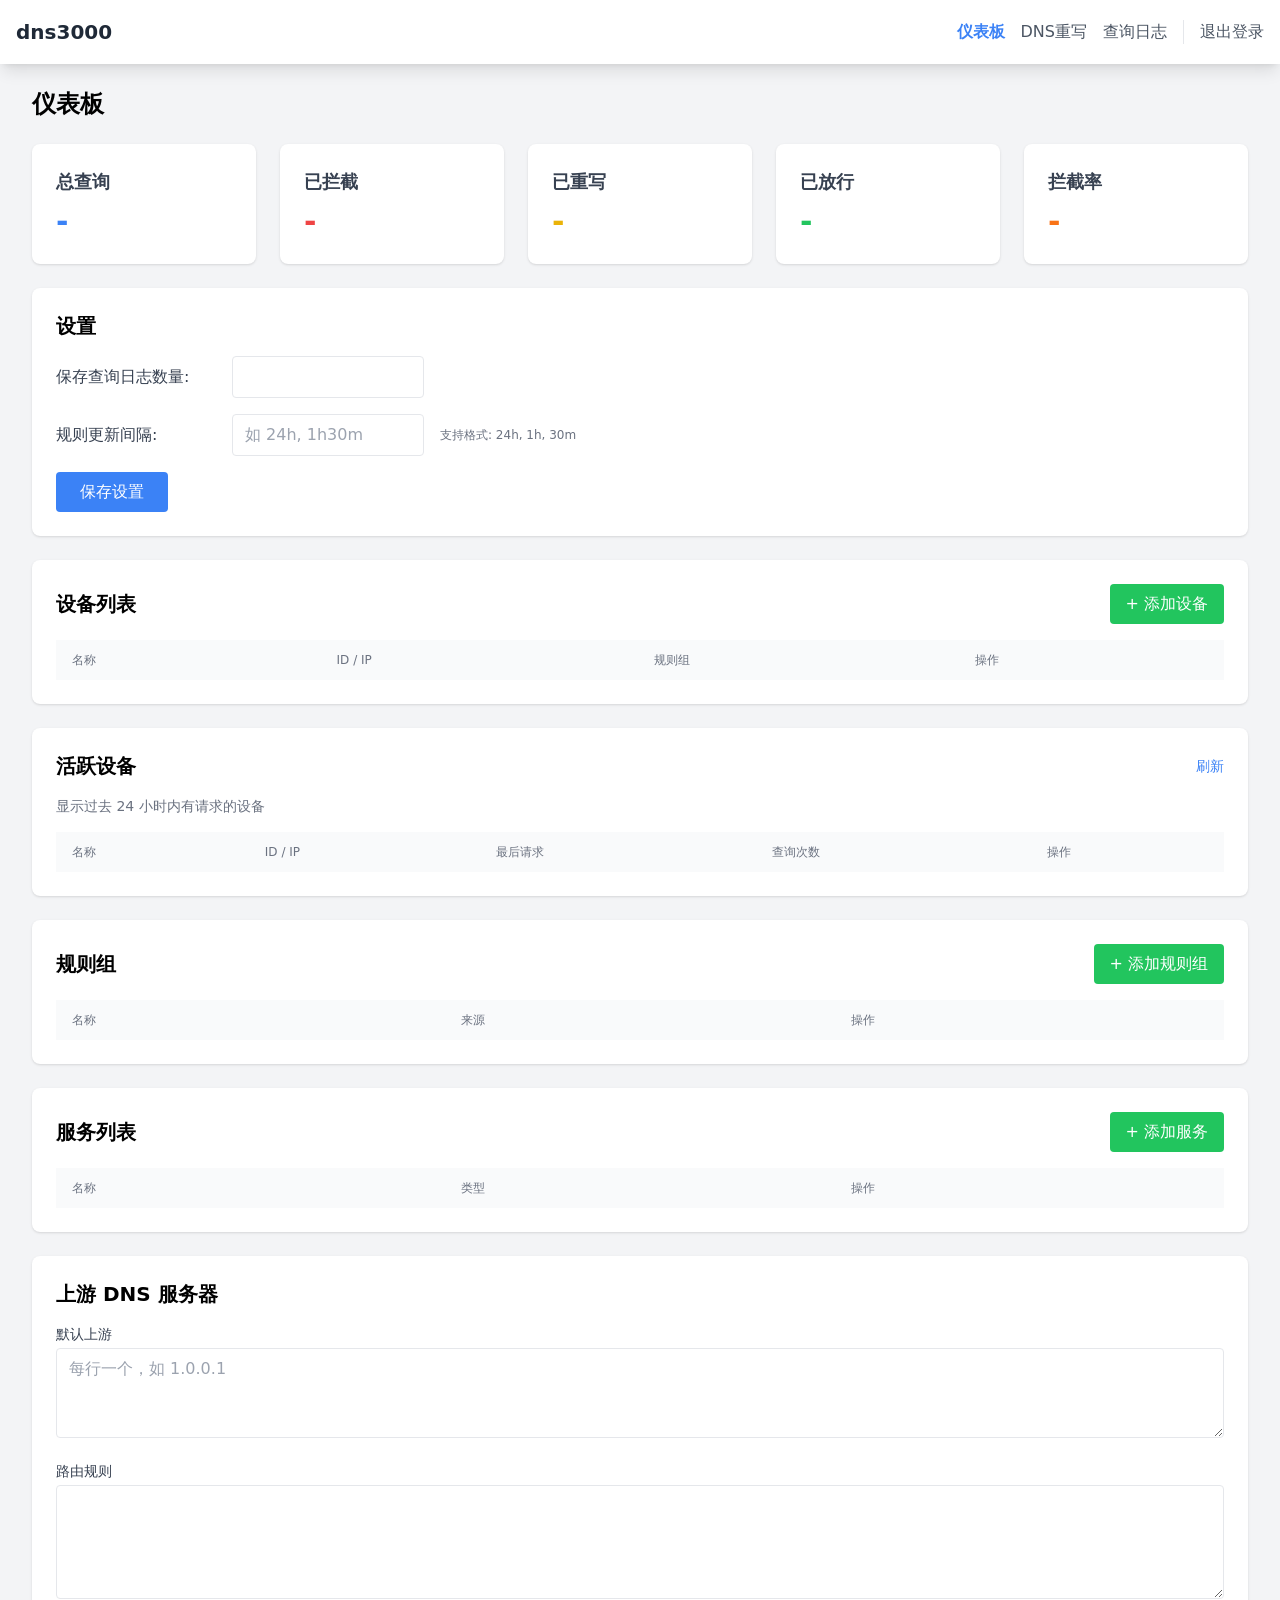
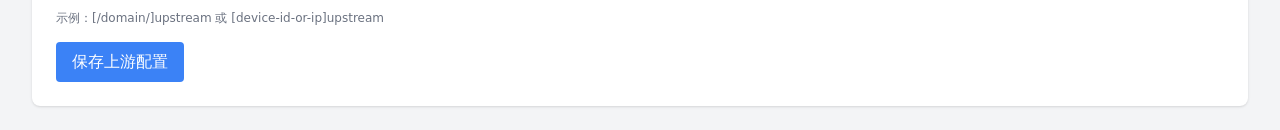
==== data/www/index.html @ 15c59735 "move upstream rule info" ====
<!DOCTYPE html>
<html lang="zh-CN">

<head>
    <meta charset="UTF-8">
    <meta name="viewport" content="width=device-width, initial-scale=1.0">
    <title>dns3000 管理后台</title>
    <script src="tailwindcss.js"></script>
    <script>
        tailwind.config = {
            theme: {
                extend: {
                    colors: {
                        primary: '#3b82f6',
                    }
                }
            }
        }
    </script>
    <style>
        .modal-overlay {
            display: none;
        }

        .modal-overlay.active {
            display: flex;
        }
    </style>
</head>

<body class="bg-gray-100 min-h-screen">
    <nav class="bg-white shadow-lg">
        <div class="max-w-7xl mx-auto px-4">
            <div class="flex justify-between h-16">
                <div class="flex items-center">
                    <span class="text-xl font-bold text-gray-800">dns3000</span>
                </div>
                <div class="flex items-center space-x-4">
                    <a href="javascript:void(0)" onclick="showTab('dashboard'); return false;" id="nav-dashboard"
                        class="nav-link text-primary font-semibold">仪表板</a>
                    <a href="javascript:void(0)" onclick="showTab('rewrites'); return false;" id="nav-rewrites"
                        class="nav-link text-gray-600 hover:text-gray-900">DNS重写</a>
                    <a href="javascript:void(0)" onclick="showTab('logs'); return false;" id="nav-logs"
                        class="nav-link text-gray-600 hover:text-gray-900">查询日志</a>
                    <a href="javascript:void(0)" onclick="logout(); return false;"
                        class="nav-link text-gray-600 hover:text-gray-900 border-l pl-4 ml-2">退出登录</a>
                </div>
            </div>
        </div>
    </nav>

    <main class="max-w-7xl mx-auto py-6 px-4 sm:px-6 lg:px-8">
        <!-- Dashboard Tab -->
        <div id="tab-dashboard" class="space-y-6">
            <h2 class="text-2xl font-bold">仪表板</h2>
            <div class="grid grid-cols-1 sm:grid-cols-2 lg:grid-cols-5 gap-6">
                <div class="bg-white p-6 rounded-lg shadow">
                    <h3 class="text-lg font-semibold text-gray-700">总查询</h3>
                    <p id="stat-total" class="text-3xl font-bold text-primary mt-2">-</p>
                </div>
                <div class="bg-white p-6 rounded-lg shadow">
                    <h3 class="text-lg font-semibold text-gray-700">已拦截</h3>
                    <p id="stat-blocked" class="text-3xl font-bold text-red-500 mt-2">-</p>
                </div>
                <div class="bg-white p-6 rounded-lg shadow">
                    <h3 class="text-lg font-semibold text-gray-700">已重写</h3>
                    <p id="stat-rewritten" class="text-3xl font-bold text-yellow-500 mt-2">-</p>
                </div>
                <div class="bg-white p-6 rounded-lg shadow">
                    <h3 class="text-lg font-semibold text-gray-700">已放行</h3>
                    <p id="stat-allowed" class="text-3xl font-bold text-green-500 mt-2">-</p>
                </div>
                <div class="bg-white p-6 rounded-lg shadow">
                    <h3 class="text-lg font-semibold text-gray-700">拦截率</h3>
                    <p id="stat-percentage" class="text-3xl font-bold text-orange-500 mt-2">-</p>
                </div>
            </div>



            <div class="bg-white p-6 rounded-lg shadow">
                <h3 class="text-xl font-semibold mb-4">设置</h3>
                <div class="space-y-4">
                    <div class="flex items-center space-x-4">
                        <label class="text-gray-700 w-40">保存查询日志数量:</label>
                        <input type="number" id="log-count-input" class="border rounded px-3 py-2 w-48" min="100"
                            max="50000">
                    </div>
                    <div class="flex items-center space-x-4">
                        <label class="text-gray-700 w-40">规则更新间隔:</label>
                        <input type="text" id="rule-update-interval-input" class="border rounded px-3 py-2 w-48"
                            placeholder="如 24h, 1h30m">
                        <span class="text-xs text-gray-500">支持格式: 24h, 1h, 30m</span>
                    </div>
                    <button onclick="saveSettings()"
                        class="bg-primary text-white px-6 py-2 rounded hover:bg-blue-600 transition-colors">保存设置</button>
                </div>
            </div>

            <!-- Devices Section -->
            <div class="bg-white p-6 rounded-lg shadow">
                <div class="flex justify-between items-center mb-4">
                    <h3 class="text-xl font-semibold">设备列表</h3>
                    <button onclick="showAddDeviceModal()"
                        class="bg-green-500 text-white px-4 py-2 rounded hover:bg-green-600">+ 添加设备</button>
                </div>
                <table class="min-w-full divide-y divide-gray-200">
                    <thead class="bg-gray-50">
                        <tr>
                            <th class="px-4 py-3 text-left text-xs font-medium text-gray-500 uppercase">名称</th>
                            <th class="px-4 py-3 text-left text-xs font-medium text-gray-500 uppercase">ID / IP</th>
                            <th class="px-4 py-3 text-left text-xs font-medium text-gray-500 uppercase">规则组</th>
                            <th class="px-4 py-3 text-left text-xs font-medium text-gray-500 uppercase">操作</th>
                        </tr>
                    </thead>
                    <tbody id="devices-table-body" class="bg-white divide-y divide-gray-200"></tbody>
                </table>
            </div>

            <!-- Active Devices Section -->
            <div class="bg-white p-6 rounded-lg shadow">
                <div class="flex justify-between items-center mb-4">
                    <h3 class="text-xl font-semibold">活跃设备</h3>
                    <button onclick="fetchActiveDevices()" class="text-primary hover:underline text-sm">刷新</button>
                </div>
                <p class="text-sm text-gray-500 mb-4">显示过去 24 小时内有请求的设备</p>
                <table class="min-w-full divide-y divide-gray-200">
                    <thead class="bg-gray-50">
                        <tr>
                            <th class="px-4 py-3 text-left text-xs font-medium text-gray-500 uppercase">名称</th>
                            <th class="px-4 py-3 text-left text-xs font-medium text-gray-500 uppercase">ID / IP</th>
                            <th class="px-4 py-3 text-left text-xs font-medium text-gray-500 uppercase">最后请求</th>
                            <th class="px-4 py-3 text-left text-xs font-medium text-gray-500 uppercase">查询次数</th>
                            <th class="px-4 py-3 text-left text-xs font-medium text-gray-500 uppercase">操作</th>
                        </tr>
                    </thead>
                    <tbody id="active-devices-table-body" class="bg-white divide-y divide-gray-200"></tbody>
                </table>
            </div>

            <!-- Rule Groups Section -->
            <div class="bg-white p-6 rounded-lg shadow">
                <div class="flex justify-between items-center mb-4">
                    <h3 class="text-xl font-semibold">规则组</h3>
                    <button onclick="showAddRuleGroupModal()"
                        class="bg-green-500 text-white px-4 py-2 rounded hover:bg-green-600">+ 添加规则组</button>
                </div>
                <table class="min-w-full divide-y divide-gray-200">
                    <thead class="bg-gray-50">
                        <tr>
                            <th class="px-4 py-3 text-left text-xs font-medium text-gray-500 uppercase">名称</th>
                            <th class="px-4 py-3 text-left text-xs font-medium text-gray-500 uppercase">来源</th>
                            <th class="px-4 py-3 text-left text-xs font-medium text-gray-500 uppercase">操作</th>
                        </tr>
                    </thead>
                    <tbody id="rule-groups-table-body" class="bg-white divide-y divide-gray-200"></tbody>
                </table>
            </div>

            <!-- Services Section -->
            <div class="bg-white p-6 rounded-lg shadow">
                <div class="flex justify-between items-center mb-4">
                    <h3 class="text-xl font-semibold">服务列表</h3>
                    <button onclick="showAddServiceModal()"
                        class="bg-green-500 text-white px-4 py-2 rounded hover:bg-green-600">+ 添加服务</button>
                </div>
                <table class="min-w-full divide-y divide-gray-200">
                    <thead class="bg-gray-50">
                        <tr>
                            <th class="px-4 py-3 text-left text-xs font-medium text-gray-500 uppercase">名称</th>
                            <th class="px-4 py-3 text-left text-xs font-medium text-gray-500 uppercase">类型</th>
                            <th class="px-4 py-3 text-left text-xs font-medium text-gray-500 uppercase">操作</th>
                        </tr>
                    </thead>
                    <tbody id="services-table-body" class="bg-white divide-y divide-gray-200"></tbody>
                </table>
            </div>

            <!-- Upstreams Section -->
            <div class="bg-white p-6 rounded-lg shadow">
                <h3 class="text-xl font-semibold mb-4">上游 DNS 服务器</h3>
                <div class="space-y-4">
                    <div>
                        <label class="block text-sm font-medium text-gray-700 mb-1">默认上游</label>
                        <textarea id="upstreams-default" rows="3" class="w-full border rounded px-3 py-2"
                            placeholder="每行一个，如 1.0.0.1"></textarea>
                    </div>
                    <div>
                        <label class="block text-sm font-medium text-gray-700 mb-1">路由规则</label>
                        <textarea id="upstreams-rules" rows="4" class="w-full border rounded px-3 py-2"></textarea>
                        <p class="mt-1 text-xs text-gray-500">示例：[/domain/]upstream 或 [device-id-or-ip]upstream</p>
                    </div>
                    <button onclick="saveUpstreams()"
                        class="bg-primary text-white px-4 py-2 rounded hover:bg-blue-600">保存上游配置</button>
                </div>
            </div>
        </div>

        <!-- Logs Tab -->
        <div id="tab-logs" class="hidden space-y-6">
            <h2 class="text-2xl font-bold">查询日志</h2>
            <!-- Search Filters -->
            <div class="bg-white p-4 rounded-lg shadow flex flex-wrap gap-4 items-center">
                <input type="text" id="filter-domain" placeholder="域名"
                    class="border rounded px-3 py-2 flex-1 min-w-[150px]">
                <input type="text" id="filter-device" placeholder="设备IP/名称"
                    class="border rounded px-3 py-2 flex-1 min-w-[150px]">
                <select id="filter-status" class="border rounded px-3 py-2">
                    <option value="">全部状态</option>
                    <option value="Blocked">已拦截</option>
                    <option value="Allowed">已处理</option>
                    <option value="Rewritten">已重写</option>
                </select>
                <button onclick="fetchLogs(1)"
                    class="bg-primary text-white px-4 py-2 rounded hover:bg-blue-600">搜索</button>
            </div>
            <div class="bg-white shadow overflow-hidden rounded-lg">
                <div class="overflow-x-auto">
                    <table class="min-w-full divide-y divide-gray-200">
                        <thead class="bg-gray-50">
                            <tr>
                                <th class="px-4 py-3 text-left text-xs font-medium text-gray-500 uppercase">时间</th>
                                <th class="px-4 py-3 text-left text-xs font-medium text-gray-500 uppercase">请求</th>
                                <th class="px-4 py-3 text-left text-xs font-medium text-gray-500 uppercase">状态/规则</th>
                                <th class="px-4 py-3 text-left text-xs font-medium text-gray-500 uppercase">设备</th>
                            </tr>
                        </thead>
                        <tbody id="logs-table-body" class="bg-white divide-y divide-gray-200"></tbody>
                    </table>
                </div>
                <!-- Pagination -->
                <div class="px-4 py-3 bg-gray-50 flex items-center justify-between">
                    <span id="logs-info" class="text-sm text-gray-700"></span>
                    <div class="flex space-x-2">
                        <button onclick="fetchLogs(currentPage-1)" id="btn-prev"
                            class="px-3 py-1 border rounded disabled:opacity-50">上一页</button>
                        <span id="page-info" class="px-3 py-1"></span>
                        <button onclick="fetchLogs(currentPage+1)" id="btn-next"
                            class="px-3 py-1 border rounded disabled:opacity-50">下一页</button>
                    </div>
                </div>
            </div>
        </div>

        <!-- Rewrites Tab -->
        <div id="tab-rewrites" class="hidden space-y-6">
            <h2 class="text-2xl font-bold">DNS 重写</h2>
            <div class="bg-white p-6 rounded-lg shadow">
                <div class="flex flex-wrap gap-2 mb-4">
                    <input type="text" id="rewrite-name" placeholder="域名 (如 example.com 或 *.example.com)"
                        class="flex-1 min-w-[200px] border rounded px-3 py-2">
                    <input type="text" id="rewrite-value" placeholder="IP 或 域名"
                        class="flex-1 min-w-[150px] border rounded px-3 py-2">
                    <button onclick="addRewrite()"
                        class="bg-green-500 text-white px-4 py-2 rounded hover:bg-green-600">添加</button>
                </div>
                <table class="min-w-full divide-y divide-gray-200">
                    <thead class="bg-gray-50">
                        <tr>
                            <th class="px-4 py-3 text-left text-xs font-medium text-gray-500 uppercase">域名</th>
                            <th class="px-4 py-3 text-left text-xs font-medium text-gray-500 uppercase">响应</th>
                            <th class="px-4 py-3 text-left text-xs font-medium text-gray-500 uppercase">操作</th>
                        </tr>
                    </thead>
                    <tbody id="rewrites-table-body" class="bg-white divide-y divide-gray-200"></tbody>
                </table>
                <!-- Pagination -->
                <div class="px-4 py-3 bg-gray-50 flex items-center justify-between border-t">
                    <span id="rewrites-info" class="text-sm text-gray-700"></span>
                    <div class="flex space-x-2">
                        <button onclick="fetchRewrites(rewritePage-1)" id="rewrites-btn-prev"
                            class="px-3 py-1 border rounded disabled:opacity-50 text-sm">上一页</button>
                        <span id="rewrites-page-info" class="px-3 py-1 text-sm"></span>
                        <button onclick="fetchRewrites(rewritePage+1)" id="rewrites-btn-next"
                            class="px-3 py-1 border rounded disabled:opacity-50 text-sm">下一页</button>
                    </div>
                </div>
            </div>
        </div>


    </main>

    <!-- Log Details Modal -->
    <div id="modal-log-details"
        class="modal-overlay fixed inset-0 bg-gray-600 bg-opacity-50 items-center justify-center z-50"
        onclick="closeModal('modal-log-details')">
        <div class="bg-white rounded-lg shadow-xl max-w-lg w-full mx-4 p-6" onclick="event.stopPropagation()">
            <h3 class="text-lg font-semibold mb-4">响应细节</h3>
            <div id="modal-log-content" class="space-y-2 text-sm"></div>
            <div class="mt-4 text-right">
                <button onclick="closeModal('modal-log-details')"
                    class="bg-gray-200 px-4 py-2 rounded hover:bg-gray-300">关闭</button>
            </div>
        </div>
    </div>

    <!-- Generic Edit Modal -->
    <div id="modal-edit" class="modal-overlay fixed inset-0 bg-gray-600 bg-opacity-50 items-center justify-center z-50"
        onclick="closeModal('modal-edit')">
        <div class="bg-white rounded-lg shadow-xl max-w-lg w-full mx-4 p-6" onclick="event.stopPropagation()">
            <h3 id="modal-edit-title" class="text-lg font-semibold mb-4">编辑</h3>
            <div id="modal-edit-content" class="space-y-4"></div>
            <div class="mt-4 flex justify-end space-x-2">
                <button onclick="closeModal('modal-edit')"
                    class="bg-gray-200 px-4 py-2 rounded hover:bg-gray-300">取消</button>
                <button id="modal-edit-save"
                    class="bg-primary text-white px-4 py-2 rounded hover:bg-blue-600">保存</button>
            </div>
        </div>
    </div>

    <!-- Custom Alert Modal -->
    <div id="modal-alert"
        class="modal-overlay fixed inset-0 bg-gray-600 bg-opacity-50 items-center justify-center z-[60]"
        onclick="closeModal('modal-alert')">
        <div class="bg-white rounded-lg shadow-2xl max-w-sm w-full mx-4 overflow-hidden transform transition-all"
            onclick="event.stopPropagation()">
            <div id="modal-alert-header" class="px-6 py-4 border-b flex items-center space-x-3">
                <div id="modal-alert-icon"
                    class="flex-shrink-0 w-10 h-10 rounded-full flex items-center justify-center">
                    <!-- Icon will be inserted here -->
                </div>
                <h3 id="modal-alert-title" class="text-lg font-bold text-gray-900">提示</h3>
            </div>
            <div class="px-6 py-4">
                <p id="modal-alert-message" class="text-sm text-gray-600 leading-relaxed"></p>
            </div>
            <div class="px-6 py-4 bg-gray-50 flex justify-end">
                <button onclick="closeModal('modal-alert')"
                    class="px-4 py-2 bg-gray-900 text-white rounded-md text-sm font-medium hover:bg-gray-800 transition-colors focus:outline-none focus:ring-2 focus:ring-offset-2 focus:ring-gray-900">
                    确定
                </button>
            </div>
        </div>
    </div>

    <!-- Confirm Delete Modal -->
    <div id="modal-confirm"
        class="modal-overlay fixed inset-0 bg-gray-600 bg-opacity-50 items-center justify-center z-50"
        onclick="closeModal('modal-confirm')">
        <div class="bg-white rounded-lg shadow-xl max-w-sm w-full mx-4 p-6" onclick="event.stopPropagation()">
            <h3 class="text-lg font-semibold mb-4">确认删除</h3>
            <p id="modal-confirm-text" class="text-gray-600 mb-4"></p>
            <div class="flex justify-end space-x-2">
                <button onclick="closeModal('modal-confirm')"
                    class="bg-gray-200 px-4 py-2 rounded hover:bg-gray-300">取消</button>
                <button id="modal-confirm-btn"
                    class="bg-red-500 text-white px-4 py-2 rounded hover:bg-red-600">删除</button>
            </div>
        </div>
    </div>

    <script>
        let currentPage = 1;
        let totalPages = 1;
        let rewritePage = 1;

        let rewriteTotalPages = 1;

        // Global data stores to avoid passing JSON in HTML attributes
        let allDevices = [];
        let allRuleGroups = [];

        async function logout() {
            try {
                await fetch('/api/auth/logout');
                window.location.href = '/login.html';
            } catch (e) { console.error(e); }
        }

        function showTab(tabName) {
            document.querySelectorAll('[id^="tab-"]').forEach(el => el.classList.add('hidden'));
            document.getElementById('tab-' + tabName).classList.remove('hidden');
            document.querySelectorAll('.nav-link').forEach(el => {
                el.classList.remove('text-primary', 'font-semibold');
                el.classList.add('text-gray-600');
            });
            document.getElementById('nav-' + tabName).classList.add('text-primary', 'font-semibold');
            document.getElementById('nav-' + tabName).classList.remove('text-gray-600');

            if (tabName === 'dashboard') {
                fetchStats();
                fetchSettings();
                fetchDevices();
                fetchActiveDevices();
                fetchRuleGroups();
                fetchServices();
                fetchUpstreams();
            }
            if (tabName === 'logs') fetchLogs(1);
            if (tabName === 'rewrites') fetchRewrites(1);
        }

        function closeModal(id) { document.getElementById(id).classList.remove('active'); }
        function openModal(id) { document.getElementById(id).classList.add('active'); }

        function showAlert(message, type = 'error') {
            const titleEl = document.getElementById('modal-alert-title');
            const messageEl = document.getElementById('modal-alert-message');
            const headerEl = document.getElementById('modal-alert-header');
            const iconEl = document.getElementById('modal-alert-icon');

            messageEl.textContent = message;

            if (type === 'error') {
                titleEl.textContent = '操作失败';
                headerEl.className = 'px-6 py-4 border-b flex items-center space-x-3 bg-red-50';
                iconEl.innerHTML = `
                    <svg class="h-6 w-6 text-red-600" fill="none" viewBox="0 0 24 24" stroke="currentColor">
                        <path stroke-linecap="round" stroke-linejoin="round" stroke-width="2" d="M12 9v2m0 4h.01m-6.938 4h13.856c1.54 0 2.502-1.667 1.732-3L13.732 4c-.77-1.333-2.694-1.333-3.464 0L3.34 15c-.77 1.333.192 3 1.732 3z" />
                    </svg>`;
                iconEl.className = 'flex-shrink-0 w-10 h-10 rounded-full flex items-center justify-center bg-red-100';
            } else {
                titleEl.textContent = '提示';
                headerEl.className = 'px-6 py-4 border-b flex items-center space-x-3 bg-blue-50';
                iconEl.innerHTML = `
                    <svg class="h-6 w-6 text-blue-600" fill="none" viewBox="0 0 24 24" stroke="currentColor">
                        <path stroke-linecap="round" stroke-linejoin="round" stroke-width="2" d="M13 16h-1v-4h-1m1-4h.01M21 12a9 9 0 11-18 0 9 9 0 0118 0z" />
                    </svg>`;
                iconEl.className = 'flex-shrink-0 w-10 h-10 rounded-full flex items-center justify-center bg-blue-100';
            }

            openModal('modal-alert');
        }

        // Stats
        async function fetchStats() {
            try {
                const res = await fetch('/api/stats');
                const data = await res.json();
                document.getElementById('stat-total').textContent = data.total_queries;
                document.getElementById('stat-blocked').textContent = data.blocked;
                document.getElementById('stat-rewritten').textContent = data.rewritten;
                document.getElementById('stat-allowed').textContent = data.allowed;
                document.getElementById('stat-percentage').textContent = data.blocked_percentage.toFixed(1) + '%';
            } catch (e) { console.error(e); }
        }

        // Settings
        async function fetchSettings() {
            try {
                const res = await fetch('/api/settings');
                const data = await res.json();
                document.getElementById('log-count-input').value = data.log_count;
                document.getElementById('rule-update-interval-input').value = data.rule_update_interval || '24h';
            } catch (e) { console.error(e); }
        }

        async function saveSettings() {
            const logCount = parseInt(document.getElementById('log-count-input').value);
            const interval = document.getElementById('rule-update-interval-input').value.trim();
            const res = await fetch('/api/settings', {
                method: 'POST',
                headers: { 'Content-Type': 'application/json' },
                body: JSON.stringify({ log_count: logCount, rule_update_interval: interval })
            });
            if (!res.ok) {
                showAlert('保存设置失败: ' + await res.text());
            } else {
                showAlert('设置已保存', 'success');
            }
        }

        // Logs
        async function fetchLogs(page) {
            if (page < 1) return;
            const domain = document.getElementById('filter-domain').value;
            const device = document.getElementById('filter-device').value;
            const status = document.getElementById('filter-status').value;
            const params = new URLSearchParams({ page, limit: 50, domain, device, status });

            try {
                const res = await fetch('/api/logs?' + params);
                const data = await res.json();
                currentPage = data.page;
                totalPages = Math.ceil(data.total / data.limit) || 1;

                const tbody = document.getElementById('logs-table-body');
                tbody.innerHTML = '';
                (data.logs || []).forEach(log => {
                    const tr = document.createElement('tr');
                    tr.className = 'cursor-pointer hover:bg-gray-50';
                    tr.onclick = () => showLogDetails(log);
                    const statusText = log.status === 'Blocked' ? '已拦截' : (log.status === 'Rewritten' ? '已重写' : '已处理');
                    const statusClass = log.status === 'Blocked' ? 'text-red-600' : (log.status === 'Rewritten' ? 'text-yellow-600' : 'text-green-600');
                    const time = new Date(log.time);
                    tr.innerHTML = `
                        <td class="px-4 py-3 text-sm text-gray-500">
                            <div>${time.toLocaleTimeString()}</div>
                            <div class="text-xs">${time.toLocaleDateString()}</div>
                        </td>
                        <td class="px-4 py-3 text-sm">
                            <div class="font-medium text-gray-900">${log.domain}</div>
                            <div class="text-xs text-gray-500">类型: ${log.type}, ${log.protocol}</div>
                        </td>
                        <td class="px-4 py-3 text-sm">
                            <div class="font-medium ${statusClass}">${statusText}</div>
                            <div class="text-xs text-gray-500 truncate max-w-[150px]">${log.rule || log.rule_group || (log.latency_ms !== undefined ? log.latency_ms.toFixed(2) + ' ms' : '-')}</div>
                        </td>
                        <td class="px-4 py-3 text-sm">
                            <div class="text-gray-900">${log.device_name || '-'}</div>
                            <div class="text-xs text-gray-500">${log.device_ip} (${log.device_id || '-'})</div>
                        </td>
                    `;
                    tbody.appendChild(tr);
                });

                document.getElementById('logs-info').textContent = `共 ${data.total} 条`;
                document.getElementById('page-info').textContent = `${currentPage} / ${totalPages}`;
                document.getElementById('btn-prev').disabled = currentPage <= 1;
                document.getElementById('btn-next').disabled = currentPage >= totalPages;
            } catch (e) { console.error(e); }
        }

        function showLogDetails(log) {
            const statusText = log.status === 'Blocked' ? '已拦截' : (log.status === 'Rewritten' ? '已重写' : '已处理');
            let html = `
                <p><strong>状态:</strong> ${statusText}</p>
                <p><strong>耗时:</strong> ${log.latency_ms.toFixed(2)} 毫秒</p>
                <p><strong>域名:</strong> ${log.domain}</p>
                <p><strong>类型:</strong> ${log.type}</p>
                <p><strong>协议:</strong> ${log.protocol}</p>
                <p><strong>设备:</strong> ${log.device_name ? (log.device_name + ' (' + log.device_ip + ')') : log.device_ip}</p>
                <p><strong>设备 ID:</strong> ${log.device_id || '-'}</p>
            `;
            if (log.upstream) html += `<p><strong>上游 DNS:</strong> ${log.upstream}</p>`;
            if (log.rule) html += `<p><strong>规则:</strong> <span class="text-xs bg-gray-100 px-1 py-0.5 rounded">${log.rule}</span></p>`;
            if (log.rule_group) html += `<p><strong>规则组:</strong> ${log.rule_group}</p>`;
            if (log.rule_source) html += `<p><strong>规则来源:</strong> ${log.rule_source}</p>`;
            if (log.response) {
                const parts = log.response.split('|');
                let respHtml = `<div class="mt-2"><strong>响应:</strong><div class="mt-1 p-2 bg-gray-100 rounded border border-gray-200 font-mono text-xs whitespace-pre-wrap leading-relaxed shadow-sm">`;
                parts.forEach(p => {
                    respHtml += `<div>${p}</div>`;
                });
                respHtml += `</div></div>`;
                html += respHtml;
            }

            document.getElementById('modal-log-content').innerHTML = html;
            openModal('modal-log-details');
        }

        // Rewrites
        async function fetchRewrites(page = 1) {
            rewritePage = page;
            try {
                const res = await fetch(`/api/rewrites?page=${page}&limit=20`);
                const data = await res.json();
                const list = data.rewrites || [];
                const total = data.total;
                rewriteTotalPages = Math.ceil(total / 20);

                const tbody = document.getElementById('rewrites-table-body');
                tbody.innerHTML = '';
                list.forEach(item => {
                    const tr = document.createElement('tr');
                    tr.innerHTML = `
                        <td class="px-4 py-3 text-sm text-gray-900">${item.name}</td>
                        <td class="px-4 py-3 text-sm text-gray-500">${item.value}</td>
                        <td class="px-4 py-3 text-sm space-x-2">
                            <button onclick="editRewrite('${item.name}', '${item.value}')" class="text-blue-600 hover:underline">编辑</button>
                            <button onclick="confirmDelete('rewrite', '${item.name}')" class="text-red-600 hover:underline">删除</button>
                        </td>
                    `;
                    tbody.appendChild(tr);
                });

                document.getElementById('rewrites-info').textContent = `共 ${total} 条`;
                document.getElementById('rewrites-page-info').textContent = `${rewritePage} / ${rewriteTotalPages}`;
                document.getElementById('rewrites-btn-prev').disabled = rewritePage <= 1;
                document.getElementById('rewrites-btn-next').disabled = rewritePage >= rewriteTotalPages;
            } catch (e) { console.error(e); }
        }

        async function addRewrite() {
            const name = document.getElementById('rewrite-name').value.trim();
            const value = document.getElementById('rewrite-value').value.trim();
            if (!name || !value) return;
            await fetch('/api/rewrites', {
                method: 'POST',
                headers: { 'Content-Type': 'application/json' },
                body: JSON.stringify({ name, value })
            });
            document.getElementById('rewrite-name').value = '';
            document.getElementById('rewrite-value').value = '';
            fetchRewrites(1);
        }

        function editRewrite(oldName, oldValue) {
            document.getElementById('modal-edit-title').textContent = '编辑重写';
            document.getElementById('modal-edit-content').innerHTML = `
                <div><label class="block text-sm font-medium mb-1">域名</label><input type="text" id="edit-name" value="${oldName}" class="w-full border rounded px-3 py-2"></div>
                <div><label class="block text-sm font-medium mb-1">响应</label><input type="text" id="edit-value" value="${oldValue}" class="w-full border rounded px-3 py-2"></div>
            `;
            document.getElementById('modal-edit-save').onclick = async () => {
                const res = await fetch('/api/rewrites', {
                    method: 'PUT',
                    headers: { 'Content-Type': 'application/json' },
                    body: JSON.stringify({ old_name: oldName, name: document.getElementById('edit-name').value, value: document.getElementById('edit-value').value })
                });
                if (!res.ok) showAlert('编辑失败: ' + await res.text());
                closeModal('modal-edit');
                fetchRewrites(rewritePage);
            };
            openModal('modal-edit');
        }
        // Devices
        function summarizeDeviceRuleGroups(ruleGroups) {
            if (!ruleGroups || ruleGroups.length === 0) {
                return '<span class="text-gray-400 text-xs">default</span>';
            }

            return ruleGroups.map(rg => {
                let scheduleHtml = '';
                if (rg.schedules && rg.schedules.length > 0) {
                    const scheduleDetails = rg.schedules.map(s => {
                        const days = (s.days || []).join(', ');
                        const ranges = (s.ranges || []).join(', ');
                        return `${days} ${ranges}`.trim();
                    }).filter(Boolean).join('; ');
                    if (scheduleDetails) {
                        scheduleHtml = `<div class="text-gray-400 text-xs pl-2">skip: ${scheduleDetails}</div>`;
                    }
                }
                return `<div class="mb-1"><span class="inline-block bg-blue-100 text-blue-800 text-xs px-2 py-0.5 rounded">${rg.name}</span>${scheduleHtml}</div>`;
            }).join('');
        }

        async function fetchDevices() {
            try {
                const res = await fetch('/api/devices');
                const list = await res.json() || [];
                allDevices = list;
                const tbody = document.getElementById('devices-table-body');
                tbody.innerHTML = '';
                list.forEach((d, index) => {
                    const tr = document.createElement('tr');
                    tr.innerHTML = `
                        <td class="px-4 py-3 text-sm text-gray-900">${d.name}</td>
                        <td class="px-4 py-3 text-sm">
                            <div class="font-mono text-xs">
                                <div>${d.id || '-'}</div>
                                <div class="text-gray-500">${d.ip || '-'}</div>
                            </div>
                        </td>
                        <td class="px-4 py-3 text-sm text-gray-500">${summarizeDeviceRuleGroups(d.rule_groups)}</td>
                        <td class="px-4 py-3 text-sm space-x-2">
                            <button onclick="editDevice(${index})" class="text-blue-600 hover:underline">编辑</button>
                            <button onclick="confirmDelete('device', '${d.id || ''}', '${d.ip || ''}')" class="text-red-600 hover:underline">删除</button>
                        </td>
                    `;
                    tbody.appendChild(tr);
                });
            } catch (e) { console.error(e); }
        }

        // Active Devices
        async function fetchActiveDevices() {
            try {
                const res = await fetch('/api/active-devices');
                const list = await res.json() || [];
                const tbody = document.getElementById('active-devices-table-body');
                tbody.innerHTML = '';
                if (list.length === 0) {
                    tbody.innerHTML = '<tr><td colspan="5" class="px-4 py-3 text-sm text-gray-500 text-center">暂无活跃设备</td></tr>';
                    return;
                }
                list.forEach(d => {
                    const tr = document.createElement('tr');
                    const lastSeen = new Date(d.last_seen);
                    tr.innerHTML = `
                        <td class="px-4 py-3 text-sm text-gray-900">${d.name || 'Unknown'}</td>
                        <td class="px-4 py-3 text-sm">
                            <div class="font-mono text-xs">
                                <div>${d.id || '-'}</div>
                                <div class="text-gray-500">${d.ip}</div>
                            </div>
                        </td>
                        <td class="px-4 py-3 text-sm text-gray-500">${lastSeen.toLocaleString()}</td>
                        <td class="px-4 py-3 text-sm text-gray-500">${d.query_count}</td>
                        <td class="px-4 py-3 text-sm">
                            <button onclick="addActiveAsDevice('${d.id || ''}', '${d.name || ''}', '${d.ip}')" class="text-green-600 hover:underline">添加为设备</button>
                        </td>
                    `;
                    tbody.appendChild(tr);
                });
            } catch (e) { console.error(e); }
        }

        async function openDeviceEditor(device, isNew = false, refreshActiveDevices = false) {
            let availableRuleGroups = [];
            try {
                const res = await fetch('/api/rule-groups');
                availableRuleGroups = await res.json() || [];
            } catch (e) { console.error(e); }

            const editingDevice = JSON.parse(JSON.stringify(device));
            let currentRuleGroups = JSON.parse(JSON.stringify(device.rule_groups || []));

            const render = () => {
                const html = `
                    <div><label class="block text-sm font-medium mb-1">名称</label><input type="text" id="edit-name" value="${editingDevice.name || ''}" class="w-full border rounded px-3 py-2"></div>
                    <div><label class="block text-sm font-medium mb-1">IP 地址</label><input type="text" id="edit-ip" value="${editingDevice.ip || ''}" class="w-full border rounded px-3 py-2"></div>
                    <div><label class="block text-sm font-medium mb-1">设备 ID</label><input type="text" id="edit-id" value="${editingDevice.id || ''}" class="w-full border rounded px-3 py-2"></div>
                    <p class="text-xs text-gray-400">IP 和 ID 只需填写一个；rule groups 为空时运行时默认使用 default</p>
                    <div class="mb-2 flex justify-between items-center">
                        <label class="block text-sm font-medium">Rule Groups</label>
                        <div class="flex space-x-2">
                            <select id="device-add-rg-select" class="text-sm border rounded px-2 py-1">
                                <option value="">-- 选择规则组 --</option>
                                ${availableRuleGroups.map(group => `<option value="${group.name}">${group.name}</option>`).join('')}
                            </select>
                            <button onclick="window.addRuleGroupToDevice()" class="bg-blue-500 text-white px-2 py-1 rounded text-xs">添加</button>
                        </div>
                    </div>
                    <div class="space-y-3 max-h-[400px] overflow-y-auto border-t pt-2">
                        ${currentRuleGroups.length === 0 ? '<p class="text-xs text-gray-500 text-center py-4">未显式配置规则组，运行时会回退到 default</p>' : ''}
                        ${currentRuleGroups.map((rg, idx) => `
                            <div class="border rounded p-3 bg-gray-50 relative">
                                <div class="flex justify-between items-start mb-2">
                                    <span class="font-medium text-sm">${idx + 1}. ${rg.name}</span>
                                    <div class="flex space-x-1">
                                        <button onclick="window.moveRuleGroupInDevice(${idx}, -1)" class="p-1 hover:bg-gray-200 rounded" title="上移">↑</button>
                                        <button onclick="window.moveRuleGroupInDevice(${idx}, 1)" class="p-1 hover:bg-gray-200 rounded" title="下移">↓</button>
                                        <button onclick="window.removeRuleGroupFromDevice(${idx})" class="p-1 hover:bg-red-100 text-red-600 rounded" title="移除">×</button>
                                    </div>
                                </div>
                                <div class="space-y-2">
                                    <div class="flex justify-between items-center">
                                        <label class="text-xs font-semibold text-gray-600">时间表（命中时跳过该规则组）</label>
                                        <button onclick="window.addScheduleToDeviceRuleGroup(${idx})" class="text-[10px] text-blue-600 hover:underline">+ 添加时间段</button>
                                    </div>
                                    ${(rg.schedules || []).map((s, sIdx) => `
                                        <div class="bg-white p-2 border rounded text-xs space-y-1">
                                            <div class="flex justify-between">
                                                <div class="flex flex-wrap gap-1">
                                                    ${['Mon', 'Tue', 'Wed', 'Thu', 'Fri', 'Sat', 'Sun'].map(day => `
                                                        <label class="inline-flex items-center mr-1">
                                                            <input type="checkbox" class="mr-0.5" ${s.days?.includes(day) ? 'checked' : ''}
                                                                onchange="window.updateDeviceScheduleDay(${idx}, ${sIdx}, '${day}', this.checked)">
                                                            ${day}
                                                        </label>
                                                    `).join('')}
                                                </div>
                                                <button onclick="window.removeDeviceSchedule(${idx}, ${sIdx})" class="text-red-500 hover:text-red-700">移除</button>
                                            </div>
                                            <div>
                                                <input type="text" placeholder="10:00-12:00, 14:00-16:00"
                                                    value="${s.ranges?.join(', ') || ''}"
                                                    class="w-full border rounded px-2 py-1 text-[11px]"
                                                    onchange="window.updateDeviceScheduleRanges(${idx}, ${sIdx}, this.value)">
                                            </div>
                                        </div>
                                    `).join('')}
                                </div>
                            </div>
                        `).join('')}
                    </div>
                `;
                document.getElementById('modal-edit-content').innerHTML = html;
            };

            window.addRuleGroupToDevice = () => {
                const select = document.getElementById('device-add-rg-select');
                if (!select.value) return;
                currentRuleGroups.push({ name: select.value, schedules: [] });
                render();
            };
            window.removeRuleGroupFromDevice = (idx) => {
                currentRuleGroups.splice(idx, 1);
                render();
            };
            window.moveRuleGroupInDevice = (idx, dir) => {
                const target = idx + dir;
                if (target < 0 || target >= currentRuleGroups.length) return;
                const temp = currentRuleGroups[idx];
                currentRuleGroups[idx] = currentRuleGroups[target];
                currentRuleGroups[target] = temp;
                render();
            };
            window.addScheduleToDeviceRuleGroup = (idx) => {
                if (!currentRuleGroups[idx].schedules) currentRuleGroups[idx].schedules = [];
                currentRuleGroups[idx].schedules.push({ days: ['Mon', 'Tue', 'Wed', 'Thu', 'Fri', 'Sat', 'Sun'], ranges: [] });
                render();
            };
            window.removeDeviceSchedule = (idx, sIdx) => {
                currentRuleGroups[idx].schedules.splice(sIdx, 1);
                render();
            };
            window.updateDeviceScheduleDay = (idx, sIdx, day, checked) => {
                let days = currentRuleGroups[idx].schedules[sIdx].days || [];
                if (checked && !days.includes(day)) days.push(day);
                else if (!checked) days = days.filter(d => d !== day);
                currentRuleGroups[idx].schedules[sIdx].days = days;
            };
            window.updateDeviceScheduleRanges = (idx, sIdx, value) => {
                currentRuleGroups[idx].schedules[sIdx].ranges = value.split(',').map(v => v.trim()).filter(v => v);
            };

            document.getElementById('modal-edit-title').textContent = isNew ? '添加设备' : '编辑设备';
            document.getElementById('modal-edit-save').onclick = async () => {
                const editIp = document.getElementById('edit-ip').value.trim();
                const editID = document.getElementById('edit-id').value.trim();
                if (!editIp && !editID) {
                    showAlert('请填写 IP 或 ID');
                    return;
                }

                const payload = {
                    name: document.getElementById('edit-name').value,
                    ip: editIp,
                    id: editID,
                    rule_groups: currentRuleGroups
                        .filter(rg => (rg.name || '').trim())
                        .map(rg => ({
                            name: rg.name.trim(),
                            schedules: (rg.schedules || []).map(s => ({
                                days: s.days || [],
                                ranges: s.ranges || []
                            }))
                        }))
                };

                const res = await fetch('/api/devices', {
                    method: isNew ? 'POST' : 'PUT',
                    headers: { 'Content-Type': 'application/json' },
                    body: JSON.stringify(isNew ? payload : { old_id: editingDevice.id || '', old_ip: editingDevice.ip || '', ...payload })
                });
                if (!res.ok) {
                    showAlert((isNew ? '添加失败: ' : '更新失败: ') + await res.text());
                    return;
                }
                closeModal('modal-edit');
                fetchDevices();
                if (refreshActiveDevices) fetchActiveDevices();
            };

            render();
            openModal('modal-edit');
        }

        function showAddDeviceModal() {
            openDeviceEditor({ name: '', ip: '', id: '', rule_groups: [] }, true);
        }

        function editDevice(index) {
            openDeviceEditor(allDevices[index] || { name: '', ip: '', id: '', rule_groups: [] }, false);
        }

        function addActiveAsDevice(id, name, ip) {
            openDeviceEditor({
                name: name !== 'Unknown' ? name : '',
                ip: ip || '',
                id: id || '',
                rule_groups: []
            }, true, true);
        }

        // Rule Groups
        async function fetchRuleGroups() {
            try {
                const res = await fetch('/api/rule-groups');
                const list = await res.json() || [];
                allRuleGroups = list; // Store globally
                const tbody = document.getElementById('rule-groups-table-body');
                tbody.innerHTML = '';
                list.forEach((g, index) => {
                    const tr = document.createElement('tr');
                    // Build sources display
                    let sourcesHtml = '';
                    if (g.sources && g.sources.length > 0) {
                        sourcesHtml = g.sources.map(src => {
                            let detail = '';
                            if (src.url) {
                                // Truncate long URLs for display
                                const truncUrl = src.url.length > 40 ? src.url.substring(0, 40) + '...' : src.url;
                                detail = `<span class="text-gray-400 text-xs ml-1" title="${src.url}">(${truncUrl})</span>`;
                            } else if (src.services && src.services.length > 0) {
                                detail = `<span class="text-green-600 text-xs ml-1">(服务: ${src.services.join(', ')})</span>`;
                            }
                            return `<div class="mb-1"><span class="inline-block bg-purple-100 text-purple-800 text-xs px-2 py-0.5 rounded">${src.name}</span>${detail}</div>`;
                        }).join('');
                    } else {
                        sourcesHtml = '<span class="text-gray-400 text-xs">无来源</span>';
                    }
                    tr.innerHTML = `
                        <td class="px-4 py-3 text-sm text-gray-900">${g.name}</td>
                        <td class="px-4 py-3 text-sm">${sourcesHtml}</td>
                        <td class="px-4 py-3 text-sm space-x-2">
                            <button onclick='showRuleGroupDetails(${index})' class="text-gray-600 hover:underline">详情</button>
                            <button onclick='editRuleGroup(${index})' class="text-blue-600 hover:underline">编辑</button>
                            ${g.name === 'default' ? '' : `<button onclick="confirmDelete('rule-group', '${g.name}')" class="text-red-600 hover:underline">删除</button>`}
                        </td>
                    `;
                    tbody.appendChild(tr);
                });
            } catch (e) { console.error(e); }
        }

        function showAddRuleGroupModal() {
            editRuleGroup({ name: '', sources: [] }, true);
        }

        async function editRuleGroup(arg, isNew = false) {
            const g = (typeof arg === 'number') ? allRuleGroups[arg] : arg;
            console.log('Opening Edit Rule Group Modal:', g, 'isNew:', isNew);
            document.getElementById('modal-edit-title').textContent = isNew ? '添加规则组' : '编辑规则组';

            let currentSources = JSON.parse(JSON.stringify(g.sources || []));
            let allServices = [];

            try {
                const res = await fetch('/api/services');
                allServices = await res.json() || [];
            } catch (e) {
                console.error('Failed to fetch services:', e);
            }

            const render = () => {
                let html = `
                    <div class="mb-4">
                        <label class="block text-sm font-medium mb-1">规则组名称</label>
                        <input type="text" id="rg-edit-name" value="${g.name}" ${isNew ? '' : 'readonly'} 
                            class="w-full border rounded px-3 py-2 ${isNew ? '' : 'bg-gray-100'}" placeholder="如 my-rules">
                    </div>
                    <div class="mb-2 flex justify-between items-center bg-gray-50 border-b pb-2">
                        <label class="block text-sm font-bold text-gray-700">规则来源 (Sources)</label>
                        <button onclick="window.addSourceToRg()" class="bg-blue-600 text-white px-3 py-1.5 rounded text-sm hover:bg-blue-700 shadow-sm transition-colors">+ 添加规则来源</button>
                    </div>
                    <div id="rg-sources-list" class="space-y-4 max-h-[450px] overflow-y-auto mt-2 pr-1">
                        ${currentSources.length === 0 ? '<p class="text-sm text-gray-500 text-center py-8">点右上方按钮添加规则来源</p>' : ''}
                        ${currentSources.map((src, idx) => `
                            <div class="border rounded-lg p-3 bg-white shadow-sm relative border-l-4 ${src.hasOwnProperty('url') ? 'border-l-blue-400' : 'border-l-green-400'}">
                                <div class="flex justify-between items-center mb-3">
                                    <div class="w-full mr-2">
                                        <label class="block text-[10px] font-bold text-gray-400 uppercase leading-none mb-1">
                                            来源名称 <span class="text-red-400">(必填)</span>
                                        </label>
                                        <input type="text" value="${src.name || ''}" placeholder="如: 我的订阅源" 
                                            onchange="window.updateSourceField(${idx}, 'name', this.value)"
                                            class="text-sm font-semibold border rounded px-2 py-1 w-full focus:ring-1 focus:ring-blue-200">
                                    </div>
                                    <button onclick="window.removeSourceFromRg(${idx})" class="p-1.5 hover:bg-red-50 text-red-500 rounded-full transition-colors self-end" title="删除当前来源">
                                        <svg xmlns="http://www.w3.org/2000/svg" class="h-5 w-5" viewBox="0 0 20 20" fill="currentColor">
                                            <path fill-rule="evenodd" d="M9 2a1 1 0 00-.894.553L7.382 4H4a1 1 0 000 2v10a2 2 0 002 2h8a2 2 0 002-2V6a1 1 0 100-2h-3.382l-.724-1.447A1 1 0 0011 2H9zM7 8a1 1 0 012 0v6a1 1 0 11-2 0V8zm5-1a1 1 0 00-1 1v6a1 1 0 102 0V8a1 1 0 00-1-1z" clip-rule="evenodd" />
                                        </svg>
                                    </button>
                                </div>
                                <div class="flex items-center space-x-4 mb-3 border-t pt-2">
                                    <label class="inline-flex items-center text-xs text-gray-600 cursor-pointer">
                                        <input type="radio" name="src-type-${idx}" class="form-radio text-blue-500 h-3 w-3" 
                                            ${src.hasOwnProperty('url') ? 'checked' : ''} onclick="window.switchSourceType(${idx}, 'url')">
                                        <span class="ml-1 font-medium">URL 订阅从网络拉取</span>
                                    </label>
                                    <label class="inline-flex items-center text-xs text-gray-600 cursor-pointer">
                                        <input type="radio" name="src-type-${idx}" class="form-radio text-green-500 h-3 w-3" 
                                            ${!src.hasOwnProperty('url') ? 'checked' : ''} onclick="window.switchSourceType(${idx}, 'services')">
                                        <span class="ml-1 font-medium">引用内部预定义服务</span>
                                    </label>
                                </div>
                                <div>
                                    ${src.hasOwnProperty('url') ? `
                                        <div>
                                            <label class="block text-[10px] font-bold text-gray-400 uppercase leading-none mb-1">订阅 URL 地址</label>
                                            <input type="text" value="${src.url || ''}" placeholder="https://example.com/rules.txt" 
                                                onchange="window.updateSourceField(${idx}, 'url', this.value)"
                                                class="w-full border rounded px-3 py-2 text-xs bg-gray-50 focus:bg-white transition-all">
                                        </div>
                                    ` : `
                                        <div>
                                            <label class="block text-[10px] font-bold text-gray-400 uppercase leading-none mb-1">选择包含的服务</label>
                                            <div class="bg-gray-50 border rounded p-2 max-h-32 overflow-y-auto mt-1">
                                                <div class="grid grid-cols-2 gap-x-2 gap-y-1">
                                                    ${allServices.length === 0 ? '<p class="text-[10px] text-gray-400 col-span-2 italic text-center py-2">无可用的服务</p>' : ''}
                                                    ${allServices.map(svc => `
                                                        <label class="inline-flex items-center text-[11px] truncate text-gray-700 hover:text-green-700 transition-colors">
                                                            <input type="checkbox" class="rounded text-green-500 h-3 w-3 mr-1" 
                                                                ${src.services?.includes(svc.name) ? 'checked' : ''} 
                                                                onchange="window.toggleSourceService(${idx}, '${svc.name}', this.checked)">
                                                            ${svc.name}
                                                        </label>
                                                    `).join('')}
                                                </div>
                                            </div>
                                        </div>
                                    `}
                                </div>
                            </div>
                        `).join('')}
                    </div>
                `;
                document.getElementById('modal-edit-content').innerHTML = html;
            };

            const syncName = () => {
                const el = document.getElementById('rg-edit-name');
                if (el) g.name = el.value;
            };

            window.addSourceToRg = () => {
                syncName();
                currentSources.push({ name: '', url: '' });
                render();
            };
            window.removeSourceFromRg = (idx) => {
                syncName();
                currentSources.splice(idx, 1);
                render();
            };
            window.updateSourceField = (idx, field, value) => {
                if (currentSources[idx]) currentSources[idx][field] = value;
            };
            window.switchSourceType = (idx, type) => {
                syncName();
                if (!currentSources[idx]) return;
                const oldName = currentSources[idx].name || '';
                if (type === 'url') {
                    currentSources[idx] = { name: oldName, url: '' };
                } else {
                    currentSources[idx] = { name: oldName, services: [] };
                }
                render();
            };
            window.toggleSourceService = (idx, svcName, checked) => {
                if (!currentSources[idx]) return;
                if (!currentSources[idx].services) currentSources[idx].services = [];
                if (checked) {
                    if (!currentSources[idx].services.includes(svcName)) currentSources[idx].services.push(svcName);
                } else {
                    currentSources[idx].services = currentSources[idx].services.filter(s => s !== svcName);
                }
            };

            document.getElementById('modal-edit-save').onclick = async () => {
                console.log('Attempting to save rule group. Current sources:', currentSources);
                try {
                    const groupNameInput = document.getElementById('rg-edit-name');
                    if (!groupNameInput) throw new Error('Cannot find group name input');
                    const name = groupNameInput.value.trim();
                    if (!name) { showAlert('请输入规则组名称'); return; }

                    // Validation: ALL sources MUST have a name
                    for (let i = 0; i < currentSources.length; i++) {
                        const s = currentSources[i];
                        if (!(s.name || '').trim()) {
                            showAlert(`第 ${i + 1} 个规则来源必须填写名称`);
                            return;
                        }
                    }

                    const cleanSources = currentSources.map(s => {
                        const clean = { name: (s.name || '').trim() };
                        if (s.hasOwnProperty('url')) {
                            clean.url = (s.url || '').trim();
                        } else {
                            clean.services = s.services || [];
                        }
                        return clean;
                    });

                    const body = { name, sources: cleanSources };
                    const method = isNew ? 'POST' : 'PUT';
                    const url = isNew ? '/api/rule-groups' : '/api/rule-groups?name=' + encodeURIComponent(g.name);

                    console.log('Request Method:', method, 'URL:', url, 'Body:', body);

                    const res = await fetch(url, {
                        method: method,
                        headers: { 'Content-Type': 'application/json' },
                        body: JSON.stringify(body)
                    });

                    if (!res.ok) {
                        const errText = await res.text();
                        console.error('Save failed:', res.status, errText);
                        showAlert('保存失败: ' + errText);
                        return;
                    }

                    console.log('Save successful');
                    closeModal('modal-edit');
                    fetchRuleGroups();
                } catch (e) {
                    console.error('Save Rule Group Critical Error:', e);
                    showAlert('保存过程中发生错误: ' + e.message);
                }
            };

            render();
            openModal('modal-edit');
        }

        function showRuleGroupDetails(arg) {
            const g = (typeof arg === 'number') ? allRuleGroups[arg] : arg;
            let html = `<p><strong>名称:</strong> ${g.name}</p>`;
            if (g.sources && g.sources.length > 0) {
                html += '<p class="mt-2 text-sm font-semibold text-gray-700">规则来源:</p><div class="space-y-2 mt-1">';
                g.sources.forEach(s => {
                    html += `
                        <div class="border rounded p-2 bg-gray-50 text-xs">
                            <div class="flex justify-between items-center mb-1">
                                <span class="font-medium text-gray-900">${s.name}</span>
                                <span class="px-1.5 py-0.5 rounded ${s.url ? 'bg-blue-100 text-blue-700' : 'bg-green-100 text-green-700'} text-[10px] uppercase font-bold">
                                    ${s.url ? 'URL' : '服务'}
                                </span>
                            </div>
                            <div class="text-gray-600 break-all">
                                ${s.url ? s.url : (s.services?.join(', ') || '未配置服务')}
                            </div>
                        </div>
                    `;
                });
                html += '</div>';
            } else {
                html += '<p class="text-gray-500 mt-2 text-sm italic">无来源配置</p>';
            }
            document.getElementById('modal-log-content').innerHTML = html;
            document.querySelector('#modal-log-details h3').textContent = '规则组详情';
            openModal('modal-log-details');
        }



        // Services
        async function fetchServices() {
            try {
                const res = await fetch('/api/services');
                const list = await res.json() || [];
                const tbody = document.getElementById('services-table-body');
                tbody.innerHTML = '';
                list.forEach(s => {
                    const tr = document.createElement('tr');
                    tr.innerHTML = `
                        <td class="px-4 py-3 text-sm text-gray-900">${s.name}</td>
                        <td class="px-4 py-3 text-sm text-gray-500">${s.type || '-'}</td>
                        <td class="px-4 py-3 text-sm space-x-2">
                            <button onclick='showServiceDetails(${JSON.stringify(s)})' class="text-gray-600 hover:underline">详情</button>
                            <button onclick='editService(${JSON.stringify(s)})' class="text-blue-600 hover:underline">编辑</button>
                            <button onclick="confirmDelete('service', '${s.name}')" class="text-red-600 hover:underline">删除</button>
                        </td>
                    `;
                    tbody.appendChild(tr);
                });
            } catch (e) { console.error(e); }
        }

        function showAddServiceModal() {
            document.getElementById('modal-edit-title').textContent = '添加服务';
            document.getElementById('modal-edit-content').innerHTML = `
                <div><label class="block text-sm font-medium mb-1">名称</label><input type="text" id="edit-name" class="w-full border rounded px-3 py-2"></div>
                <div><label class="block text-sm font-medium mb-1">类型</label><input type="text" id="edit-type" class="w-full border rounded px-3 py-2" placeholder="如 game, video"></div>
                <div><label class="block text-sm font-medium mb-1">规则内容</label><textarea id="edit-content" rows="5" class="w-full border rounded px-3 py-2" placeholder="每行一条规则"></textarea></div>
            `;
            document.getElementById('modal-edit-save').onclick = async () => {
                const res = await fetch('/api/services', {
                    method: 'POST',
                    headers: { 'Content-Type': 'application/json' },
                    body: JSON.stringify({ name: document.getElementById('edit-name').value, type: document.getElementById('edit-type').value, content: document.getElementById('edit-content').value })
                });
                if (!res.ok) showAlert('添加失败: ' + await res.text());
                closeModal('modal-edit');
                fetchServices();
            };
            openModal('modal-edit');
        }

        function showServiceDetails(s) {
            document.getElementById('modal-log-content').innerHTML = `
                <p><strong>名称:</strong> ${s.name}</p>
                <p><strong>类型:</strong> ${s.type || '-'}</p>
                <p class="mt-2"><strong>规则内容:</strong></p>
                <pre class="bg-gray-100 p-2 rounded text-xs mt-1 max-h-60 overflow-auto">${s.content || '-'}</pre>
            `;
            document.querySelector('#modal-log-details h3').textContent = '服务详情';
            openModal('modal-log-details');
        }

        function editService(s) {
            document.getElementById('modal-edit-title').textContent = '编辑服务';
            document.getElementById('modal-edit-content').innerHTML = `
                <div><label class="block text-sm font-medium mb-1">名称</label><input type="text" id="edit-name" value="${s.name}" class="w-full border rounded px-3 py-2"></div>
                <div><label class="block text-sm font-medium mb-1">类型</label><input type="text" id="edit-type" value="${s.type || ''}" class="w-full border rounded px-3 py-2"></div>
                <div><label class="block text-sm font-medium mb-1">规则内容</label><textarea id="edit-content" rows="5" class="w-full border rounded px-3 py-2">${s.content || ''}</textarea></div>
            `;
            document.getElementById('modal-edit-save').onclick = async () => {
                const res = await fetch('/api/services?name=' + encodeURIComponent(s.name), {
                    method: 'PUT',
                    headers: { 'Content-Type': 'application/json' },
                    body: JSON.stringify({ name: document.getElementById('edit-name').value, type: document.getElementById('edit-type').value, content: document.getElementById('edit-content').value })
                });
                if (!res.ok) showAlert('更新失败: ' + await res.text());
                closeModal('modal-edit');
                fetchServices();
            };
            openModal('modal-edit');
        }

        // Upstreams
        async function fetchUpstreams() {
            try {
                const res = await fetch('/api/upstreams');
                const data = await res.json() || {};
                document.getElementById('upstreams-default').value = (data.default || []).join('\n');
                document.getElementById('upstreams-rules').value = (data.rules || []).join('\n');
            } catch (e) { console.error(e); }
        }

        async function saveUpstreams() {
            const defaultUp = document.getElementById('upstreams-default').value.split('\n').map(s => s.trim()).filter(s => s);
            const rules = document.getElementById('upstreams-rules').value.split('\n').map(s => s.trim()).filter(s => s);
            const res = await fetch('/api/upstreams', {
                method: 'POST',
                headers: { 'Content-Type': 'application/json' },
                body: JSON.stringify({ default: defaultUp, rules })
            });
            if (!res.ok) showAlert('保存上游配置失败: ' + await res.text());
            else showAlert('保存上游配置成功', 'success');
        }


        // Confirm Delete
        let deleteType = '', deleteKey = '', deleteIp = '';
        function confirmDelete(type, key, ip) {
            deleteType = type;
            deleteKey = key;
            deleteIp = ip || '';
            const displayKey = key || ip || '';
            document.getElementById('modal-confirm-text').textContent = `确定要删除 ${displayKey} 吗？`;
            document.getElementById('modal-confirm-btn').onclick = doDelete;
            openModal('modal-confirm');
        }

        async function doDelete() {
            let url = '';
            if (deleteType === 'rewrite') url = '/api/rewrites?name=' + encodeURIComponent(deleteKey);
            else if (deleteType === 'device') {
                if (deleteKey) {
                    url = '/api/devices?id=' + encodeURIComponent(deleteKey);
                } else if (deleteIp) {
                    url = '/api/devices?ip=' + encodeURIComponent(deleteIp);
                }
            }
            else if (deleteType === 'rule-group') url = '/api/rule-groups?name=' + encodeURIComponent(deleteKey);
            else if (deleteType === 'service') url = '/api/services?name=' + encodeURIComponent(deleteKey);

            const res = await fetch(url, { method: 'DELETE' });
            closeModal('modal-confirm');
            if (!res.ok) {
                const text = await res.text();
                showAlert('删除失败: ' + text);
                return;
            }
            if (deleteType === 'rewrite') fetchRewrites(rewritePage);
            else if (deleteType === 'device') fetchDevices();
            else if (deleteType === 'rule-group') fetchRuleGroups();
            else if (deleteType === 'service') fetchServices();
        }

        // Init
        showTab('dashboard');
    </script>
</body>

</html>
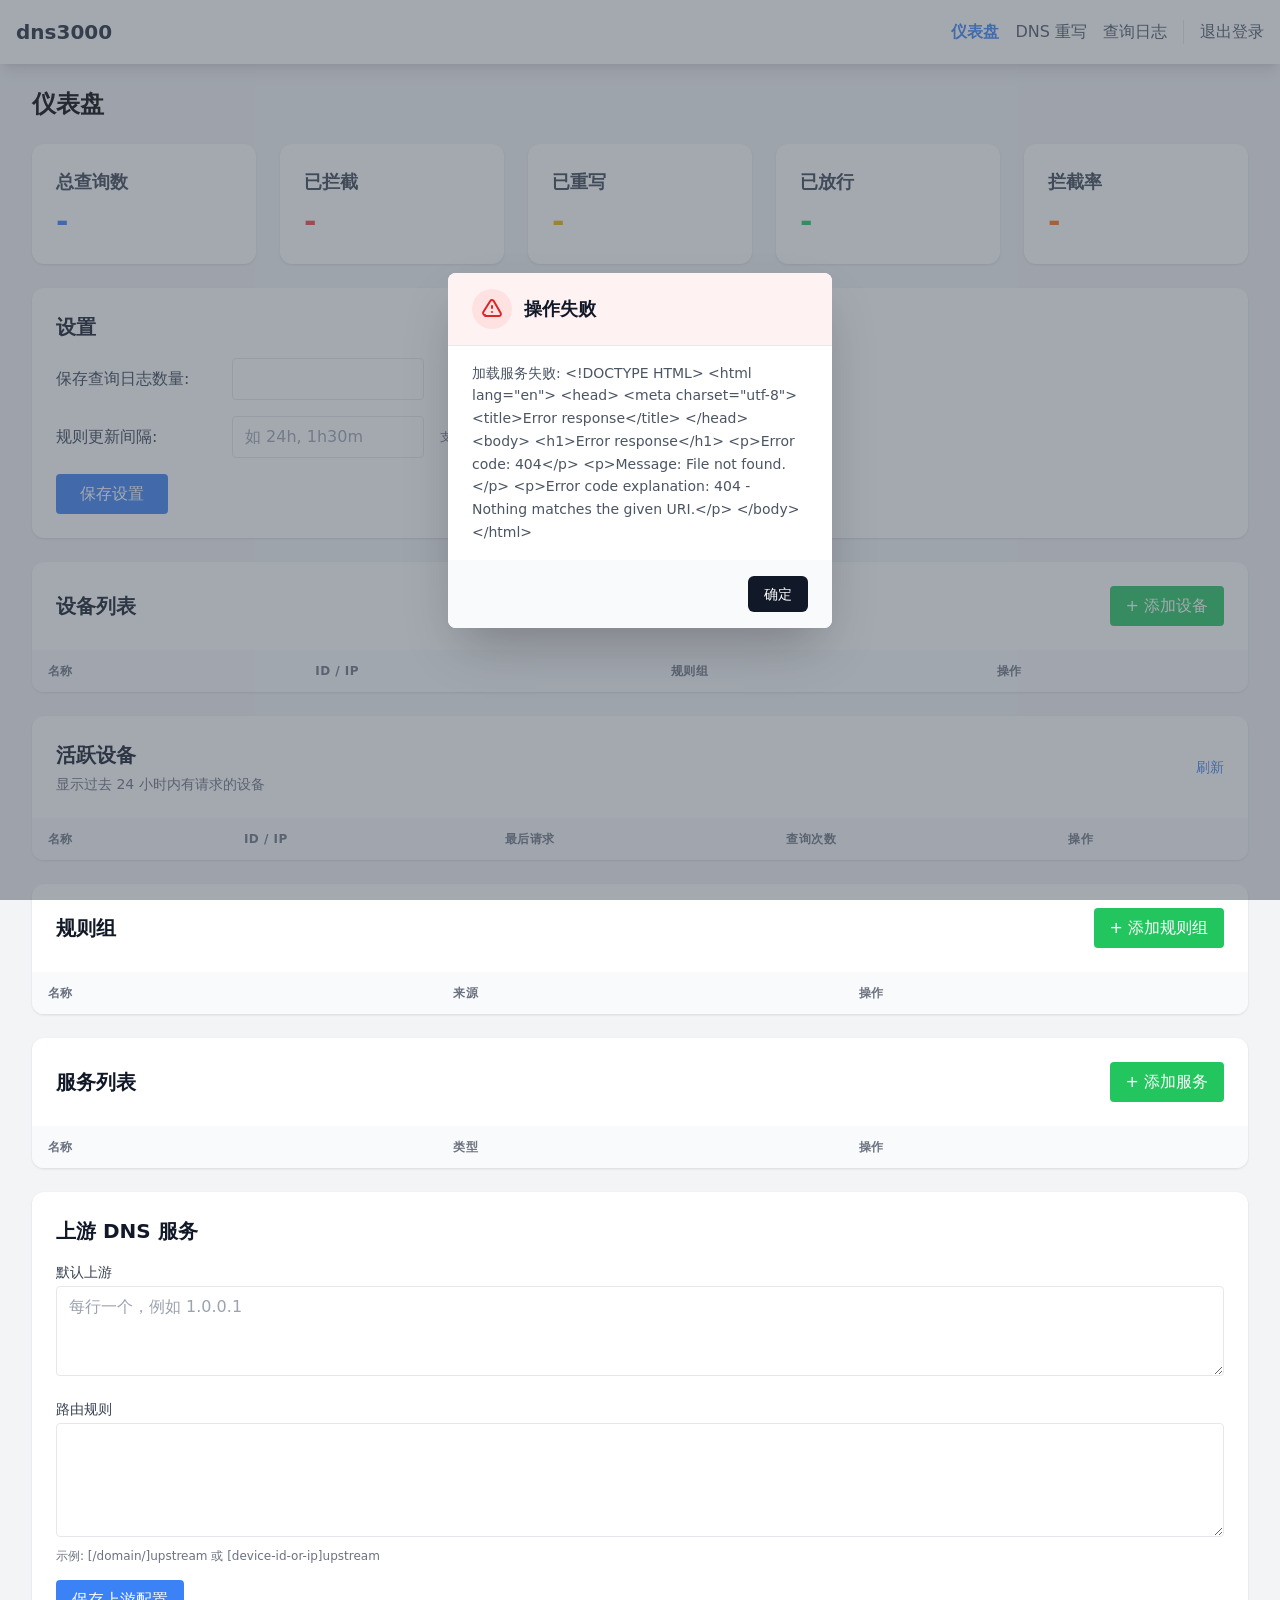
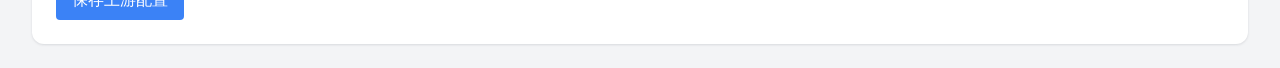
==== commit f87490f2: "refactor admin dashboard" ====
--- a/data/www/index.html
+++ b/data/www/index.html
@@ -1,1266 +1,238 @@
-<!DOCTYPE html>
-<html lang="zh-CN">
-
-<head>
-    <meta charset="UTF-8">
-    <meta name="viewport" content="width=device-width, initial-scale=1.0">
-    <title>dns3000 管理后台</title>
-    <script src="tailwindcss.js"></script>
-    <script>
-        tailwind.config = {
-            theme: {
-                extend: {
-                    colors: {
-                        primary: '#3b82f6',
-                    }
-                }
-            }
-        }
-    </script>
-    <style>
-        .modal-overlay {
-            display: none;
-        }
-
-        .modal-overlay.active {
-            display: flex;
-        }
-    </style>
-</head>
-
-<body class="bg-gray-100 min-h-screen">
-    <nav class="bg-white shadow-lg">
-        <div class="max-w-7xl mx-auto px-4">
-            <div class="flex justify-between h-16">
-                <div class="flex items-center">
-                    <span class="text-xl font-bold text-gray-800">dns3000</span>
-                </div>
-                <div class="flex items-center space-x-4">
-                    <a href="javascript:void(0)" onclick="showTab('dashboard'); return false;" id="nav-dashboard"
-                        class="nav-link text-primary font-semibold">仪表板</a>
-                    <a href="javascript:void(0)" onclick="showTab('rewrites'); return false;" id="nav-rewrites"
-                        class="nav-link text-gray-600 hover:text-gray-900">DNS重写</a>
-                    <a href="javascript:void(0)" onclick="showTab('logs'); return false;" id="nav-logs"
-                        class="nav-link text-gray-600 hover:text-gray-900">查询日志</a>
-                    <a href="javascript:void(0)" onclick="logout(); return false;"
-                        class="nav-link text-gray-600 hover:text-gray-900 border-l pl-4 ml-2">退出登录</a>
-                </div>
-            </div>
-        </div>
-    </nav>
-
-    <main class="max-w-7xl mx-auto py-6 px-4 sm:px-6 lg:px-8">
-        <!-- Dashboard Tab -->
-        <div id="tab-dashboard" class="space-y-6">
-            <h2 class="text-2xl font-bold">仪表板</h2>
-            <div class="grid grid-cols-1 sm:grid-cols-2 lg:grid-cols-5 gap-6">
-                <div class="bg-white p-6 rounded-lg shadow">
-                    <h3 class="text-lg font-semibold text-gray-700">总查询</h3>
-                    <p id="stat-total" class="text-3xl font-bold text-primary mt-2">-</p>
-                </div>
-                <div class="bg-white p-6 rounded-lg shadow">
-                    <h3 class="text-lg font-semibold text-gray-700">已拦截</h3>
-                    <p id="stat-blocked" class="text-3xl font-bold text-red-500 mt-2">-</p>
-                </div>
-                <div class="bg-white p-6 rounded-lg shadow">
-                    <h3 class="text-lg font-semibold text-gray-700">已重写</h3>
-                    <p id="stat-rewritten" class="text-3xl font-bold text-yellow-500 mt-2">-</p>
-                </div>
-                <div class="bg-white p-6 rounded-lg shadow">
-                    <h3 class="text-lg font-semibold text-gray-700">已放行</h3>
-                    <p id="stat-allowed" class="text-3xl font-bold text-green-500 mt-2">-</p>
-                </div>
-                <div class="bg-white p-6 rounded-lg shadow">
-                    <h3 class="text-lg font-semibold text-gray-700">拦截率</h3>
-                    <p id="stat-percentage" class="text-3xl font-bold text-orange-500 mt-2">-</p>
-                </div>
-            </div>
-
-
-
-            <div class="bg-white p-6 rounded-lg shadow">
-                <h3 class="text-xl font-semibold mb-4">设置</h3>
-                <div class="space-y-4">
-                    <div class="flex items-center space-x-4">
-                        <label class="text-gray-700 w-40">保存查询日志数量:</label>
-                        <input type="number" id="log-count-input" class="border rounded px-3 py-2 w-48" min="100"
-                            max="50000">
-                    </div>
-                    <div class="flex items-center space-x-4">
-                        <label class="text-gray-700 w-40">规则更新间隔:</label>
-                        <input type="text" id="rule-update-interval-input" class="border rounded px-3 py-2 w-48"
-                            placeholder="如 24h, 1h30m">
-                        <span class="text-xs text-gray-500">支持格式: 24h, 1h, 30m</span>
-                    </div>
-                    <button onclick="saveSettings()"
-                        class="bg-primary text-white px-6 py-2 rounded hover:bg-blue-600 transition-colors">保存设置</button>
-                </div>
-            </div>
-
-            <!-- Devices Section -->
-            <div class="bg-white p-6 rounded-lg shadow">
-                <div class="flex justify-between items-center mb-4">
-                    <h3 class="text-xl font-semibold">设备列表</h3>
-                    <button onclick="showAddDeviceModal()"
-                        class="bg-green-500 text-white px-4 py-2 rounded hover:bg-green-600">+ 添加设备</button>
-                </div>
-                <table class="min-w-full divide-y divide-gray-200">
-                    <thead class="bg-gray-50">
-                        <tr>
-                            <th class="px-4 py-3 text-left text-xs font-medium text-gray-500 uppercase">名称</th>
-                            <th class="px-4 py-3 text-left text-xs font-medium text-gray-500 uppercase">ID / IP</th>
-                            <th class="px-4 py-3 text-left text-xs font-medium text-gray-500 uppercase">规则组</th>
-                            <th class="px-4 py-3 text-left text-xs font-medium text-gray-500 uppercase">操作</th>
-                        </tr>
-                    </thead>
-                    <tbody id="devices-table-body" class="bg-white divide-y divide-gray-200"></tbody>
-                </table>
-            </div>
-
-            <!-- Active Devices Section -->
-            <div class="bg-white p-6 rounded-lg shadow">
-                <div class="flex justify-between items-center mb-4">
-                    <h3 class="text-xl font-semibold">活跃设备</h3>
-                    <button onclick="fetchActiveDevices()" class="text-primary hover:underline text-sm">刷新</button>
-                </div>
-                <p class="text-sm text-gray-500 mb-4">显示过去 24 小时内有请求的设备</p>
-                <table class="min-w-full divide-y divide-gray-200">
-                    <thead class="bg-gray-50">
-                        <tr>
-                            <th class="px-4 py-3 text-left text-xs font-medium text-gray-500 uppercase">名称</th>
-                            <th class="px-4 py-3 text-left text-xs font-medium text-gray-500 uppercase">ID / IP</th>
-                            <th class="px-4 py-3 text-left text-xs font-medium text-gray-500 uppercase">最后请求</th>
-                            <th class="px-4 py-3 text-left text-xs font-medium text-gray-500 uppercase">查询次数</th>
-                            <th class="px-4 py-3 text-left text-xs font-medium text-gray-500 uppercase">操作</th>
-                        </tr>
-                    </thead>
-                    <tbody id="active-devices-table-body" class="bg-white divide-y divide-gray-200"></tbody>
-                </table>
-            </div>
-
-            <!-- Rule Groups Section -->
-            <div class="bg-white p-6 rounded-lg shadow">
-                <div class="flex justify-between items-center mb-4">
-                    <h3 class="text-xl font-semibold">规则组</h3>
-                    <button onclick="showAddRuleGroupModal()"
-                        class="bg-green-500 text-white px-4 py-2 rounded hover:bg-green-600">+ 添加规则组</button>
-                </div>
-                <table class="min-w-full divide-y divide-gray-200">
-                    <thead class="bg-gray-50">
-                        <tr>
-                            <th class="px-4 py-3 text-left text-xs font-medium text-gray-500 uppercase">名称</th>
-                            <th class="px-4 py-3 text-left text-xs font-medium text-gray-500 uppercase">来源</th>
-                            <th class="px-4 py-3 text-left text-xs font-medium text-gray-500 uppercase">操作</th>
-                        </tr>
-                    </thead>
-                    <tbody id="rule-groups-table-body" class="bg-white divide-y divide-gray-200"></tbody>
-                </table>
-            </div>
-
-            <!-- Services Section -->
-            <div class="bg-white p-6 rounded-lg shadow">
-                <div class="flex justify-between items-center mb-4">
-                    <h3 class="text-xl font-semibold">服务列表</h3>
-                    <button onclick="showAddServiceModal()"
-                        class="bg-green-500 text-white px-4 py-2 rounded hover:bg-green-600">+ 添加服务</button>
-                </div>
-                <table class="min-w-full divide-y divide-gray-200">
-                    <thead class="bg-gray-50">
-                        <tr>
-                            <th class="px-4 py-3 text-left text-xs font-medium text-gray-500 uppercase">名称</th>
-                            <th class="px-4 py-3 text-left text-xs font-medium text-gray-500 uppercase">类型</th>
-                            <th class="px-4 py-3 text-left text-xs font-medium text-gray-500 uppercase">操作</th>
-                        </tr>
-                    </thead>
-                    <tbody id="services-table-body" class="bg-white divide-y divide-gray-200"></tbody>
-                </table>
-            </div>
-
-            <!-- Upstreams Section -->
-            <div class="bg-white p-6 rounded-lg shadow">
-                <h3 class="text-xl font-semibold mb-4">上游 DNS 服务器</h3>
-                <div class="space-y-4">
-                    <div>
-                        <label class="block text-sm font-medium text-gray-700 mb-1">默认上游</label>
-                        <textarea id="upstreams-default" rows="3" class="w-full border rounded px-3 py-2"
-                            placeholder="每行一个，如 1.0.0.1"></textarea>
-                    </div>
-                    <div>
-                        <label class="block text-sm font-medium text-gray-700 mb-1">路由规则</label>
-                        <textarea id="upstreams-rules" rows="4" class="w-full border rounded px-3 py-2"></textarea>
-                        <p class="mt-1 text-xs text-gray-500">示例：[/domain/]upstream 或 [device-id-or-ip]upstream</p>
-                    </div>
-                    <button onclick="saveUpstreams()"
-                        class="bg-primary text-white px-4 py-2 rounded hover:bg-blue-600">保存上游配置</button>
-                </div>
-            </div>
-        </div>
-
-        <!-- Logs Tab -->
-        <div id="tab-logs" class="hidden space-y-6">
-            <h2 class="text-2xl font-bold">查询日志</h2>
-            <!-- Search Filters -->
-            <div class="bg-white p-4 rounded-lg shadow flex flex-wrap gap-4 items-center">
-                <input type="text" id="filter-domain" placeholder="域名"
-                    class="border rounded px-3 py-2 flex-1 min-w-[150px]">
-                <input type="text" id="filter-device" placeholder="设备IP/名称"
-                    class="border rounded px-3 py-2 flex-1 min-w-[150px]">
-                <select id="filter-status" class="border rounded px-3 py-2">
-                    <option value="">全部状态</option>
-                    <option value="Blocked">已拦截</option>
-                    <option value="Allowed">已处理</option>
-                    <option value="Rewritten">已重写</option>
-                </select>
-                <button onclick="fetchLogs(1)"
-                    class="bg-primary text-white px-4 py-2 rounded hover:bg-blue-600">搜索</button>
-            </div>
-            <div class="bg-white shadow overflow-hidden rounded-lg">
-                <div class="overflow-x-auto">
-                    <table class="min-w-full divide-y divide-gray-200">
-                        <thead class="bg-gray-50">
-                            <tr>
-                                <th class="px-4 py-3 text-left text-xs font-medium text-gray-500 uppercase">时间</th>
-                                <th class="px-4 py-3 text-left text-xs font-medium text-gray-500 uppercase">请求</th>
-                                <th class="px-4 py-3 text-left text-xs font-medium text-gray-500 uppercase">状态/规则</th>
-                                <th class="px-4 py-3 text-left text-xs font-medium text-gray-500 uppercase">设备</th>
-                            </tr>
-                        </thead>
-                        <tbody id="logs-table-body" class="bg-white divide-y divide-gray-200"></tbody>
-                    </table>
-                </div>
-                <!-- Pagination -->
-                <div class="px-4 py-3 bg-gray-50 flex items-center justify-between">
-                    <span id="logs-info" class="text-sm text-gray-700"></span>
-                    <div class="flex space-x-2">
-                        <button onclick="fetchLogs(currentPage-1)" id="btn-prev"
-                            class="px-3 py-1 border rounded disabled:opacity-50">上一页</button>
-                        <span id="page-info" class="px-3 py-1"></span>
-                        <button onclick="fetchLogs(currentPage+1)" id="btn-next"
-                            class="px-3 py-1 border rounded disabled:opacity-50">下一页</button>
-                    </div>
-                </div>
-            </div>
-        </div>
-
-        <!-- Rewrites Tab -->
-        <div id="tab-rewrites" class="hidden space-y-6">
-            <h2 class="text-2xl font-bold">DNS 重写</h2>
-            <div class="bg-white p-6 rounded-lg shadow">
-                <div class="flex flex-wrap gap-2 mb-4">
-                    <input type="text" id="rewrite-name" placeholder="域名 (如 example.com 或 *.example.com)"
-                        class="flex-1 min-w-[200px] border rounded px-3 py-2">
-                    <input type="text" id="rewrite-value" placeholder="IP 或 域名"
-                        class="flex-1 min-w-[150px] border rounded px-3 py-2">
-                    <button onclick="addRewrite()"
-                        class="bg-green-500 text-white px-4 py-2 rounded hover:bg-green-600">添加</button>
-                </div>
-                <table class="min-w-full divide-y divide-gray-200">
-                    <thead class="bg-gray-50">
-                        <tr>
-                            <th class="px-4 py-3 text-left text-xs font-medium text-gray-500 uppercase">域名</th>
-                            <th class="px-4 py-3 text-left text-xs font-medium text-gray-500 uppercase">响应</th>
-                            <th class="px-4 py-3 text-left text-xs font-medium text-gray-500 uppercase">操作</th>
-                        </tr>
-                    </thead>
-                    <tbody id="rewrites-table-body" class="bg-white divide-y divide-gray-200"></tbody>
-                </table>
-                <!-- Pagination -->
-                <div class="px-4 py-3 bg-gray-50 flex items-center justify-between border-t">
-                    <span id="rewrites-info" class="text-sm text-gray-700"></span>
-                    <div class="flex space-x-2">
-                        <button onclick="fetchRewrites(rewritePage-1)" id="rewrites-btn-prev"
-                            class="px-3 py-1 border rounded disabled:opacity-50 text-sm">上一页</button>
-                        <span id="rewrites-page-info" class="px-3 py-1 text-sm"></span>
-                        <button onclick="fetchRewrites(rewritePage+1)" id="rewrites-btn-next"
-                            class="px-3 py-1 border rounded disabled:opacity-50 text-sm">下一页</button>
-                    </div>
-                </div>
-            </div>
-        </div>
-
-
-    </main>
-
-    <!-- Log Details Modal -->
-    <div id="modal-log-details"
-        class="modal-overlay fixed inset-0 bg-gray-600 bg-opacity-50 items-center justify-center z-50"
-        onclick="closeModal('modal-log-details')">
-        <div class="bg-white rounded-lg shadow-xl max-w-lg w-full mx-4 p-6" onclick="event.stopPropagation()">
-            <h3 class="text-lg font-semibold mb-4">响应细节</h3>
-            <div id="modal-log-content" class="space-y-2 text-sm"></div>
-            <div class="mt-4 text-right">
-                <button onclick="closeModal('modal-log-details')"
-                    class="bg-gray-200 px-4 py-2 rounded hover:bg-gray-300">关闭</button>
-            </div>
-        </div>
-    </div>
-
-    <!-- Generic Edit Modal -->
-    <div id="modal-edit" class="modal-overlay fixed inset-0 bg-gray-600 bg-opacity-50 items-center justify-center z-50"
-        onclick="closeModal('modal-edit')">
-        <div class="bg-white rounded-lg shadow-xl max-w-lg w-full mx-4 p-6" onclick="event.stopPropagation()">
-            <h3 id="modal-edit-title" class="text-lg font-semibold mb-4">编辑</h3>
-            <div id="modal-edit-content" class="space-y-4"></div>
-            <div class="mt-4 flex justify-end space-x-2">
-                <button onclick="closeModal('modal-edit')"
-                    class="bg-gray-200 px-4 py-2 rounded hover:bg-gray-300">取消</button>
-                <button id="modal-edit-save"
-                    class="bg-primary text-white px-4 py-2 rounded hover:bg-blue-600">保存</button>
-            </div>
-        </div>
-    </div>
-
-    <!-- Custom Alert Modal -->
-    <div id="modal-alert"
-        class="modal-overlay fixed inset-0 bg-gray-600 bg-opacity-50 items-center justify-center z-[60]"
-        onclick="closeModal('modal-alert')">
-        <div class="bg-white rounded-lg shadow-2xl max-w-sm w-full mx-4 overflow-hidden transform transition-all"
-            onclick="event.stopPropagation()">
-            <div id="modal-alert-header" class="px-6 py-4 border-b flex items-center space-x-3">
-                <div id="modal-alert-icon"
-                    class="flex-shrink-0 w-10 h-10 rounded-full flex items-center justify-center">
-                    <!-- Icon will be inserted here -->
-                </div>
-                <h3 id="modal-alert-title" class="text-lg font-bold text-gray-900">提示</h3>
-            </div>
-            <div class="px-6 py-4">
-                <p id="modal-alert-message" class="text-sm text-gray-600 leading-relaxed"></p>
-            </div>
-            <div class="px-6 py-4 bg-gray-50 flex justify-end">
-                <button onclick="closeModal('modal-alert')"
-                    class="px-4 py-2 bg-gray-900 text-white rounded-md text-sm font-medium hover:bg-gray-800 transition-colors focus:outline-none focus:ring-2 focus:ring-offset-2 focus:ring-gray-900">
-                    确定
-                </button>
-            </div>
-        </div>
-    </div>
-
-    <!-- Confirm Delete Modal -->
-    <div id="modal-confirm"
-        class="modal-overlay fixed inset-0 bg-gray-600 bg-opacity-50 items-center justify-center z-50"
-        onclick="closeModal('modal-confirm')">
-        <div class="bg-white rounded-lg shadow-xl max-w-sm w-full mx-4 p-6" onclick="event.stopPropagation()">
-            <h3 class="text-lg font-semibold mb-4">确认删除</h3>
-            <p id="modal-confirm-text" class="text-gray-600 mb-4"></p>
-            <div class="flex justify-end space-x-2">
-                <button onclick="closeModal('modal-confirm')"
-                    class="bg-gray-200 px-4 py-2 rounded hover:bg-gray-300">取消</button>
-                <button id="modal-confirm-btn"
-                    class="bg-red-500 text-white px-4 py-2 rounded hover:bg-red-600">删除</button>
-            </div>
-        </div>
-    </div>
-
-    <script>
-        let currentPage = 1;
-        let totalPages = 1;
-        let rewritePage = 1;
-
-        let rewriteTotalPages = 1;
-
-        // Global data stores to avoid passing JSON in HTML attributes
-        let allDevices = [];
-        let allRuleGroups = [];
-
-        async function logout() {
-            try {
-                await fetch('/api/auth/logout');
-                window.location.href = '/login.html';
-            } catch (e) { console.error(e); }
-        }
-
-        function showTab(tabName) {
-            document.querySelectorAll('[id^="tab-"]').forEach(el => el.classList.add('hidden'));
-            document.getElementById('tab-' + tabName).classList.remove('hidden');
-            document.querySelectorAll('.nav-link').forEach(el => {
-                el.classList.remove('text-primary', 'font-semibold');
-                el.classList.add('text-gray-600');
-            });
-            document.getElementById('nav-' + tabName).classList.add('text-primary', 'font-semibold');
-            document.getElementById('nav-' + tabName).classList.remove('text-gray-600');
-
-            if (tabName === 'dashboard') {
-                fetchStats();
-                fetchSettings();
-                fetchDevices();
-                fetchActiveDevices();
-                fetchRuleGroups();
-                fetchServices();
-                fetchUpstreams();
-            }
-            if (tabName === 'logs') fetchLogs(1);
-            if (tabName === 'rewrites') fetchRewrites(1);
-        }
-
-        function closeModal(id) { document.getElementById(id).classList.remove('active'); }
-        function openModal(id) { document.getElementById(id).classList.add('active'); }
-
-        function showAlert(message, type = 'error') {
-            const titleEl = document.getElementById('modal-alert-title');
-            const messageEl = document.getElementById('modal-alert-message');
-            const headerEl = document.getElementById('modal-alert-header');
-            const iconEl = document.getElementById('modal-alert-icon');
-
-            messageEl.textContent = message;
-
-            if (type === 'error') {
-                titleEl.textContent = '操作失败';
-                headerEl.className = 'px-6 py-4 border-b flex items-center space-x-3 bg-red-50';
-                iconEl.innerHTML = `
-                    <svg class="h-6 w-6 text-red-600" fill="none" viewBox="0 0 24 24" stroke="currentColor">
-                        <path stroke-linecap="round" stroke-linejoin="round" stroke-width="2" d="M12 9v2m0 4h.01m-6.938 4h13.856c1.54 0 2.502-1.667 1.732-3L13.732 4c-.77-1.333-2.694-1.333-3.464 0L3.34 15c-.77 1.333.192 3 1.732 3z" />
-                    </svg>`;
-                iconEl.className = 'flex-shrink-0 w-10 h-10 rounded-full flex items-center justify-center bg-red-100';
-            } else {
-                titleEl.textContent = '提示';
-                headerEl.className = 'px-6 py-4 border-b flex items-center space-x-3 bg-blue-50';
-                iconEl.innerHTML = `
-                    <svg class="h-6 w-6 text-blue-600" fill="none" viewBox="0 0 24 24" stroke="currentColor">
-                        <path stroke-linecap="round" stroke-linejoin="round" stroke-width="2" d="M13 16h-1v-4h-1m1-4h.01M21 12a9 9 0 11-18 0 9 9 0 0118 0z" />
-                    </svg>`;
-                iconEl.className = 'flex-shrink-0 w-10 h-10 rounded-full flex items-center justify-center bg-blue-100';
-            }
-
-            openModal('modal-alert');
-        }
-
-        // Stats
-        async function fetchStats() {
-            try {
-                const res = await fetch('/api/stats');
-                const data = await res.json();
-                document.getElementById('stat-total').textContent = data.total_queries;
-                document.getElementById('stat-blocked').textContent = data.blocked;
-                document.getElementById('stat-rewritten').textContent = data.rewritten;
-                document.getElementById('stat-allowed').textContent = data.allowed;
-                document.getElementById('stat-percentage').textContent = data.blocked_percentage.toFixed(1) + '%';
-            } catch (e) { console.error(e); }
-        }
-
-        // Settings
-        async function fetchSettings() {
-            try {
-                const res = await fetch('/api/settings');
-                const data = await res.json();
-                document.getElementById('log-count-input').value = data.log_count;
-                document.getElementById('rule-update-interval-input').value = data.rule_update_interval || '24h';
-            } catch (e) { console.error(e); }
-        }
-
-        async function saveSettings() {
-            const logCount = parseInt(document.getElementById('log-count-input').value);
-            const interval = document.getElementById('rule-update-interval-input').value.trim();
-            const res = await fetch('/api/settings', {
-                method: 'POST',
-                headers: { 'Content-Type': 'application/json' },
-                body: JSON.stringify({ log_count: logCount, rule_update_interval: interval })
-            });
-            if (!res.ok) {
-                showAlert('保存设置失败: ' + await res.text());
-            } else {
-                showAlert('设置已保存', 'success');
-            }
-        }
-
-        // Logs
-        async function fetchLogs(page) {
-            if (page < 1) return;
-            const domain = document.getElementById('filter-domain').value;
-            const device = document.getElementById('filter-device').value;
-            const status = document.getElementById('filter-status').value;
-            const params = new URLSearchParams({ page, limit: 50, domain, device, status });
-
-            try {
-                const res = await fetch('/api/logs?' + params);
-                const data = await res.json();
-                currentPage = data.page;
-                totalPages = Math.ceil(data.total / data.limit) || 1;
-
-                const tbody = document.getElementById('logs-table-body');
-                tbody.innerHTML = '';
-                (data.logs || []).forEach(log => {
-                    const tr = document.createElement('tr');
-                    tr.className = 'cursor-pointer hover:bg-gray-50';
-                    tr.onclick = () => showLogDetails(log);
-                    const statusText = log.status === 'Blocked' ? '已拦截' : (log.status === 'Rewritten' ? '已重写' : '已处理');
-                    const statusClass = log.status === 'Blocked' ? 'text-red-600' : (log.status === 'Rewritten' ? 'text-yellow-600' : 'text-green-600');
-                    const time = new Date(log.time);
-                    tr.innerHTML = `
-                        <td class="px-4 py-3 text-sm text-gray-500">
-                            <div>${time.toLocaleTimeString()}</div>
-                            <div class="text-xs">${time.toLocaleDateString()}</div>
-                        </td>
-                        <td class="px-4 py-3 text-sm">
-                            <div class="font-medium text-gray-900">${log.domain}</div>
-                            <div class="text-xs text-gray-500">类型: ${log.type}, ${log.protocol}</div>
-                        </td>
-                        <td class="px-4 py-3 text-sm">
-                            <div class="font-medium ${statusClass}">${statusText}</div>
-                            <div class="text-xs text-gray-500 truncate max-w-[150px]">${log.rule || log.rule_group || (log.latency_ms !== undefined ? log.latency_ms.toFixed(2) + ' ms' : '-')}</div>
-                        </td>
-                        <td class="px-4 py-3 text-sm">
-                            <div class="text-gray-900">${log.device_name || '-'}</div>
-                            <div class="text-xs text-gray-500">${log.device_ip} (${log.device_id || '-'})</div>
-                        </td>
-                    `;
-                    tbody.appendChild(tr);
-                });
-
-                document.getElementById('logs-info').textContent = `共 ${data.total} 条`;
-                document.getElementById('page-info').textContent = `${currentPage} / ${totalPages}`;
-                document.getElementById('btn-prev').disabled = currentPage <= 1;
-                document.getElementById('btn-next').disabled = currentPage >= totalPages;
-            } catch (e) { console.error(e); }
-        }
-
-        function showLogDetails(log) {
-            const statusText = log.status === 'Blocked' ? '已拦截' : (log.status === 'Rewritten' ? '已重写' : '已处理');
-            let html = `
-                <p><strong>状态:</strong> ${statusText}</p>
-                <p><strong>耗时:</strong> ${log.latency_ms.toFixed(2)} 毫秒</p>
-                <p><strong>域名:</strong> ${log.domain}</p>
-                <p><strong>类型:</strong> ${log.type}</p>
-                <p><strong>协议:</strong> ${log.protocol}</p>
-                <p><strong>设备:</strong> ${log.device_name ? (log.device_name + ' (' + log.device_ip + ')') : log.device_ip}</p>
-                <p><strong>设备 ID:</strong> ${log.device_id || '-'}</p>
-            `;
-            if (log.upstream) html += `<p><strong>上游 DNS:</strong> ${log.upstream}</p>`;
-            if (log.rule) html += `<p><strong>规则:</strong> <span class="text-xs bg-gray-100 px-1 py-0.5 rounded">${log.rule}</span></p>`;
-            if (log.rule_group) html += `<p><strong>规则组:</strong> ${log.rule_group}</p>`;
-            if (log.rule_source) html += `<p><strong>规则来源:</strong> ${log.rule_source}</p>`;
-            if (log.response) {
-                const parts = log.response.split('|');
-                let respHtml = `<div class="mt-2"><strong>响应:</strong><div class="mt-1 p-2 bg-gray-100 rounded border border-gray-200 font-mono text-xs whitespace-pre-wrap leading-relaxed shadow-sm">`;
-                parts.forEach(p => {
-                    respHtml += `<div>${p}</div>`;
-                });
-                respHtml += `</div></div>`;
-                html += respHtml;
-            }
-
-            document.getElementById('modal-log-content').innerHTML = html;
-            openModal('modal-log-details');
-        }
-
-        // Rewrites
-        async function fetchRewrites(page = 1) {
-            rewritePage = page;
-            try {
-                const res = await fetch(`/api/rewrites?page=${page}&limit=20`);
-                const data = await res.json();
-                const list = data.rewrites || [];
-                const total = data.total;
-                rewriteTotalPages = Math.ceil(total / 20);
-
-                const tbody = document.getElementById('rewrites-table-body');
-                tbody.innerHTML = '';
-                list.forEach(item => {
-                    const tr = document.createElement('tr');
-                    tr.innerHTML = `
-                        <td class="px-4 py-3 text-sm text-gray-900">${item.name}</td>
-                        <td class="px-4 py-3 text-sm text-gray-500">${item.value}</td>
-                        <td class="px-4 py-3 text-sm space-x-2">
-                            <button onclick="editRewrite('${item.name}', '${item.value}')" class="text-blue-600 hover:underline">编辑</button>
-                            <button onclick="confirmDelete('rewrite', '${item.name}')" class="text-red-600 hover:underline">删除</button>
-                        </td>
-                    `;
-                    tbody.appendChild(tr);
-                });
-
-                document.getElementById('rewrites-info').textContent = `共 ${total} 条`;
-                document.getElementById('rewrites-page-info').textContent = `${rewritePage} / ${rewriteTotalPages}`;
-                document.getElementById('rewrites-btn-prev').disabled = rewritePage <= 1;
-                document.getElementById('rewrites-btn-next').disabled = rewritePage >= rewriteTotalPages;
-            } catch (e) { console.error(e); }
-        }
-
-        async function addRewrite() {
-            const name = document.getElementById('rewrite-name').value.trim();
-            const value = document.getElementById('rewrite-value').value.trim();
-            if (!name || !value) return;
-            await fetch('/api/rewrites', {
-                method: 'POST',
-                headers: { 'Content-Type': 'application/json' },
-                body: JSON.stringify({ name, value })
-            });
-            document.getElementById('rewrite-name').value = '';
-            document.getElementById('rewrite-value').value = '';
-            fetchRewrites(1);
-        }
-
-        function editRewrite(oldName, oldValue) {
-            document.getElementById('modal-edit-title').textContent = '编辑重写';
-            document.getElementById('modal-edit-content').innerHTML = `
-                <div><label class="block text-sm font-medium mb-1">域名</label><input type="text" id="edit-name" value="${oldName}" class="w-full border rounded px-3 py-2"></div>
-                <div><label class="block text-sm font-medium mb-1">响应</label><input type="text" id="edit-value" value="${oldValue}" class="w-full border rounded px-3 py-2"></div>
-            `;
-            document.getElementById('modal-edit-save').onclick = async () => {
-                const res = await fetch('/api/rewrites', {
-                    method: 'PUT',
-                    headers: { 'Content-Type': 'application/json' },
-                    body: JSON.stringify({ old_name: oldName, name: document.getElementById('edit-name').value, value: document.getElementById('edit-value').value })
-                });
-                if (!res.ok) showAlert('编辑失败: ' + await res.text());
-                closeModal('modal-edit');
-                fetchRewrites(rewritePage);
-            };
-            openModal('modal-edit');
-        }
-        // Devices
-        function summarizeDeviceRuleGroups(ruleGroups) {
-            if (!ruleGroups || ruleGroups.length === 0) {
-                return '<span class="text-gray-400 text-xs">default</span>';
-            }
-
-            return ruleGroups.map(rg => {
-                let scheduleHtml = '';
-                if (rg.schedules && rg.schedules.length > 0) {
-                    const scheduleDetails = rg.schedules.map(s => {
-                        const days = (s.days || []).join(', ');
-                        const ranges = (s.ranges || []).join(', ');
-                        return `${days} ${ranges}`.trim();
-                    }).filter(Boolean).join('; ');
-                    if (scheduleDetails) {
-                        scheduleHtml = `<div class="text-gray-400 text-xs pl-2">skip: ${scheduleDetails}</div>`;
-                    }
-                }
-                return `<div class="mb-1"><span class="inline-block bg-blue-100 text-blue-800 text-xs px-2 py-0.5 rounded">${rg.name}</span>${scheduleHtml}</div>`;
-            }).join('');
-        }
-
-        async function fetchDevices() {
-            try {
-                const res = await fetch('/api/devices');
-                const list = await res.json() || [];
-                allDevices = list;
-                const tbody = document.getElementById('devices-table-body');
-                tbody.innerHTML = '';
-                list.forEach((d, index) => {
-                    const tr = document.createElement('tr');
-                    tr.innerHTML = `
-                        <td class="px-4 py-3 text-sm text-gray-900">${d.name}</td>
-                        <td class="px-4 py-3 text-sm">
-                            <div class="font-mono text-xs">
-                                <div>${d.id || '-'}</div>
-                                <div class="text-gray-500">${d.ip || '-'}</div>
-                            </div>
-                        </td>
-                        <td class="px-4 py-3 text-sm text-gray-500">${summarizeDeviceRuleGroups(d.rule_groups)}</td>
-                        <td class="px-4 py-3 text-sm space-x-2">
-                            <button onclick="editDevice(${index})" class="text-blue-600 hover:underline">编辑</button>
-                            <button onclick="confirmDelete('device', '${d.id || ''}', '${d.ip || ''}')" class="text-red-600 hover:underline">删除</button>
-                        </td>
-                    `;
-                    tbody.appendChild(tr);
-                });
-            } catch (e) { console.error(e); }
-        }
-
-        // Active Devices
-        async function fetchActiveDevices() {
-            try {
-                const res = await fetch('/api/active-devices');
-                const list = await res.json() || [];
-                const tbody = document.getElementById('active-devices-table-body');
-                tbody.innerHTML = '';
-                if (list.length === 0) {
-                    tbody.innerHTML = '<tr><td colspan="5" class="px-4 py-3 text-sm text-gray-500 text-center">暂无活跃设备</td></tr>';
-                    return;
-                }
-                list.forEach(d => {
-                    const tr = document.createElement('tr');
-                    const lastSeen = new Date(d.last_seen);
-                    tr.innerHTML = `
-                        <td class="px-4 py-3 text-sm text-gray-900">${d.name || 'Unknown'}</td>
-                        <td class="px-4 py-3 text-sm">
-                            <div class="font-mono text-xs">
-                                <div>${d.id || '-'}</div>
-                                <div class="text-gray-500">${d.ip}</div>
-                            </div>
-                        </td>
-                        <td class="px-4 py-3 text-sm text-gray-500">${lastSeen.toLocaleString()}</td>
-                        <td class="px-4 py-3 text-sm text-gray-500">${d.query_count}</td>
-                        <td class="px-4 py-3 text-sm">
-                            <button onclick="addActiveAsDevice('${d.id || ''}', '${d.name || ''}', '${d.ip}')" class="text-green-600 hover:underline">添加为设备</button>
-                        </td>
-                    `;
-                    tbody.appendChild(tr);
-                });
-            } catch (e) { console.error(e); }
-        }
-
-        async function openDeviceEditor(device, isNew = false, refreshActiveDevices = false) {
-            let availableRuleGroups = [];
-            try {
-                const res = await fetch('/api/rule-groups');
-                availableRuleGroups = await res.json() || [];
-            } catch (e) { console.error(e); }
-
-            const editingDevice = JSON.parse(JSON.stringify(device));
-            let currentRuleGroups = JSON.parse(JSON.stringify(device.rule_groups || []));
-
-            const render = () => {
-                const html = `
-                    <div><label class="block text-sm font-medium mb-1">名称</label><input type="text" id="edit-name" value="${editingDevice.name || ''}" class="w-full border rounded px-3 py-2"></div>
-                    <div><label class="block text-sm font-medium mb-1">IP 地址</label><input type="text" id="edit-ip" value="${editingDevice.ip || ''}" class="w-full border rounded px-3 py-2"></div>
-                    <div><label class="block text-sm font-medium mb-1">设备 ID</label><input type="text" id="edit-id" value="${editingDevice.id || ''}" class="w-full border rounded px-3 py-2"></div>
-                    <p class="text-xs text-gray-400">IP 和 ID 只需填写一个；rule groups 为空时运行时默认使用 default</p>
-                    <div class="mb-2 flex justify-between items-center">
-                        <label class="block text-sm font-medium">Rule Groups</label>
-                        <div class="flex space-x-2">
-                            <select id="device-add-rg-select" class="text-sm border rounded px-2 py-1">
-                                <option value="">-- 选择规则组 --</option>
-                                ${availableRuleGroups.map(group => `<option value="${group.name}">${group.name}</option>`).join('')}
-                            </select>
-                            <button onclick="window.addRuleGroupToDevice()" class="bg-blue-500 text-white px-2 py-1 rounded text-xs">添加</button>
-                        </div>
-                    </div>
-                    <div class="space-y-3 max-h-[400px] overflow-y-auto border-t pt-2">
-                        ${currentRuleGroups.length === 0 ? '<p class="text-xs text-gray-500 text-center py-4">未显式配置规则组，运行时会回退到 default</p>' : ''}
-                        ${currentRuleGroups.map((rg, idx) => `
-                            <div class="border rounded p-3 bg-gray-50 relative">
-                                <div class="flex justify-between items-start mb-2">
-                                    <span class="font-medium text-sm">${idx + 1}. ${rg.name}</span>
-                                    <div class="flex space-x-1">
-                                        <button onclick="window.moveRuleGroupInDevice(${idx}, -1)" class="p-1 hover:bg-gray-200 rounded" title="上移">↑</button>
-                                        <button onclick="window.moveRuleGroupInDevice(${idx}, 1)" class="p-1 hover:bg-gray-200 rounded" title="下移">↓</button>
-                                        <button onclick="window.removeRuleGroupFromDevice(${idx})" class="p-1 hover:bg-red-100 text-red-600 rounded" title="移除">×</button>
-                                    </div>
-                                </div>
-                                <div class="space-y-2">
-                                    <div class="flex justify-between items-center">
-                                        <label class="text-xs font-semibold text-gray-600">时间表（命中时跳过该规则组）</label>
-                                        <button onclick="window.addScheduleToDeviceRuleGroup(${idx})" class="text-[10px] text-blue-600 hover:underline">+ 添加时间段</button>
-                                    </div>
-                                    ${(rg.schedules || []).map((s, sIdx) => `
-                                        <div class="bg-white p-2 border rounded text-xs space-y-1">
-                                            <div class="flex justify-between">
-                                                <div class="flex flex-wrap gap-1">
-                                                    ${['Mon', 'Tue', 'Wed', 'Thu', 'Fri', 'Sat', 'Sun'].map(day => `
-                                                        <label class="inline-flex items-center mr-1">
-                                                            <input type="checkbox" class="mr-0.5" ${s.days?.includes(day) ? 'checked' : ''}
-                                                                onchange="window.updateDeviceScheduleDay(${idx}, ${sIdx}, '${day}', this.checked)">
-                                                            ${day}
-                                                        </label>
-                                                    `).join('')}
-                                                </div>
-                                                <button onclick="window.removeDeviceSchedule(${idx}, ${sIdx})" class="text-red-500 hover:text-red-700">移除</button>
-                                            </div>
-                                            <div>
-                                                <input type="text" placeholder="10:00-12:00, 14:00-16:00"
-                                                    value="${s.ranges?.join(', ') || ''}"
-                                                    class="w-full border rounded px-2 py-1 text-[11px]"
-                                                    onchange="window.updateDeviceScheduleRanges(${idx}, ${sIdx}, this.value)">
-                                            </div>
-                                        </div>
-                                    `).join('')}
-                                </div>
-                            </div>
-                        `).join('')}
-                    </div>
-                `;
-                document.getElementById('modal-edit-content').innerHTML = html;
-            };
-
-            window.addRuleGroupToDevice = () => {
-                const select = document.getElementById('device-add-rg-select');
-                if (!select.value) return;
-                currentRuleGroups.push({ name: select.value, schedules: [] });
-                render();
-            };
-            window.removeRuleGroupFromDevice = (idx) => {
-                currentRuleGroups.splice(idx, 1);
-                render();
-            };
-            window.moveRuleGroupInDevice = (idx, dir) => {
-                const target = idx + dir;
-                if (target < 0 || target >= currentRuleGroups.length) return;
-                const temp = currentRuleGroups[idx];
-                currentRuleGroups[idx] = currentRuleGroups[target];
-                currentRuleGroups[target] = temp;
-                render();
-            };
-            window.addScheduleToDeviceRuleGroup = (idx) => {
-                if (!currentRuleGroups[idx].schedules) currentRuleGroups[idx].schedules = [];
-                currentRuleGroups[idx].schedules.push({ days: ['Mon', 'Tue', 'Wed', 'Thu', 'Fri', 'Sat', 'Sun'], ranges: [] });
-                render();
-            };
-            window.removeDeviceSchedule = (idx, sIdx) => {
-                currentRuleGroups[idx].schedules.splice(sIdx, 1);
-                render();
-            };
-            window.updateDeviceScheduleDay = (idx, sIdx, day, checked) => {
-                let days = currentRuleGroups[idx].schedules[sIdx].days || [];
-                if (checked && !days.includes(day)) days.push(day);
-                else if (!checked) days = days.filter(d => d !== day);
-                currentRuleGroups[idx].schedules[sIdx].days = days;
-            };
-            window.updateDeviceScheduleRanges = (idx, sIdx, value) => {
-                currentRuleGroups[idx].schedules[sIdx].ranges = value.split(',').map(v => v.trim()).filter(v => v);
-            };
-
-            document.getElementById('modal-edit-title').textContent = isNew ? '添加设备' : '编辑设备';
-            document.getElementById('modal-edit-save').onclick = async () => {
-                const editIp = document.getElementById('edit-ip').value.trim();
-                const editID = document.getElementById('edit-id').value.trim();
-                if (!editIp && !editID) {
-                    showAlert('请填写 IP 或 ID');
-                    return;
-                }
-
-                const payload = {
-                    name: document.getElementById('edit-name').value,
-                    ip: editIp,
-                    id: editID,
-                    rule_groups: currentRuleGroups
-                        .filter(rg => (rg.name || '').trim())
-                        .map(rg => ({
-                            name: rg.name.trim(),
-                            schedules: (rg.schedules || []).map(s => ({
-                                days: s.days || [],
-                                ranges: s.ranges || []
-                            }))
-                        }))
-                };
-
-                const res = await fetch('/api/devices', {
-                    method: isNew ? 'POST' : 'PUT',
-                    headers: { 'Content-Type': 'application/json' },
-                    body: JSON.stringify(isNew ? payload : { old_id: editingDevice.id || '', old_ip: editingDevice.ip || '', ...payload })
-                });
-                if (!res.ok) {
-                    showAlert((isNew ? '添加失败: ' : '更新失败: ') + await res.text());
-                    return;
-                }
-                closeModal('modal-edit');
-                fetchDevices();
-                if (refreshActiveDevices) fetchActiveDevices();
-            };
-
-            render();
-            openModal('modal-edit');
-        }
-
-        function showAddDeviceModal() {
-            openDeviceEditor({ name: '', ip: '', id: '', rule_groups: [] }, true);
-        }
-
-        function editDevice(index) {
-            openDeviceEditor(allDevices[index] || { name: '', ip: '', id: '', rule_groups: [] }, false);
-        }
-
-        function addActiveAsDevice(id, name, ip) {
-            openDeviceEditor({
-                name: name !== 'Unknown' ? name : '',
-                ip: ip || '',
-                id: id || '',
-                rule_groups: []
-            }, true, true);
-        }
-
-        // Rule Groups
-        async function fetchRuleGroups() {
-            try {
-                const res = await fetch('/api/rule-groups');
-                const list = await res.json() || [];
-                allRuleGroups = list; // Store globally
-                const tbody = document.getElementById('rule-groups-table-body');
-                tbody.innerHTML = '';
-                list.forEach((g, index) => {
-                    const tr = document.createElement('tr');
-                    // Build sources display
-                    let sourcesHtml = '';
-                    if (g.sources && g.sources.length > 0) {
-                        sourcesHtml = g.sources.map(src => {
-                            let detail = '';
-                            if (src.url) {
-                                // Truncate long URLs for display
-                                const truncUrl = src.url.length > 40 ? src.url.substring(0, 40) + '...' : src.url;
-                                detail = `<span class="text-gray-400 text-xs ml-1" title="${src.url}">(${truncUrl})</span>`;
-                            } else if (src.services && src.services.length > 0) {
-                                detail = `<span class="text-green-600 text-xs ml-1">(服务: ${src.services.join(', ')})</span>`;
-                            }
-                            return `<div class="mb-1"><span class="inline-block bg-purple-100 text-purple-800 text-xs px-2 py-0.5 rounded">${src.name}</span>${detail}</div>`;
-                        }).join('');
-                    } else {
-                        sourcesHtml = '<span class="text-gray-400 text-xs">无来源</span>';
-                    }
-                    tr.innerHTML = `
-                        <td class="px-4 py-3 text-sm text-gray-900">${g.name}</td>
-                        <td class="px-4 py-3 text-sm">${sourcesHtml}</td>
-                        <td class="px-4 py-3 text-sm space-x-2">
-                            <button onclick='showRuleGroupDetails(${index})' class="text-gray-600 hover:underline">详情</button>
-                            <button onclick='editRuleGroup(${index})' class="text-blue-600 hover:underline">编辑</button>
-                            ${g.name === 'default' ? '' : `<button onclick="confirmDelete('rule-group', '${g.name}')" class="text-red-600 hover:underline">删除</button>`}
-                        </td>
-                    `;
-                    tbody.appendChild(tr);
-                });
-            } catch (e) { console.error(e); }
-        }
-
-        function showAddRuleGroupModal() {
-            editRuleGroup({ name: '', sources: [] }, true);
-        }
-
-        async function editRuleGroup(arg, isNew = false) {
-            const g = (typeof arg === 'number') ? allRuleGroups[arg] : arg;
-            console.log('Opening Edit Rule Group Modal:', g, 'isNew:', isNew);
-            document.getElementById('modal-edit-title').textContent = isNew ? '添加规则组' : '编辑规则组';
-
-            let currentSources = JSON.parse(JSON.stringify(g.sources || []));
-            let allServices = [];
-
-            try {
-                const res = await fetch('/api/services');
-                allServices = await res.json() || [];
-            } catch (e) {
-                console.error('Failed to fetch services:', e);
-            }
-
-            const render = () => {
-                let html = `
-                    <div class="mb-4">
-                        <label class="block text-sm font-medium mb-1">规则组名称</label>
-                        <input type="text" id="rg-edit-name" value="${g.name}" ${isNew ? '' : 'readonly'} 
-                            class="w-full border rounded px-3 py-2 ${isNew ? '' : 'bg-gray-100'}" placeholder="如 my-rules">
-                    </div>
-                    <div class="mb-2 flex justify-between items-center bg-gray-50 border-b pb-2">
-                        <label class="block text-sm font-bold text-gray-700">规则来源 (Sources)</label>
-                        <button onclick="window.addSourceToRg()" class="bg-blue-600 text-white px-3 py-1.5 rounded text-sm hover:bg-blue-700 shadow-sm transition-colors">+ 添加规则来源</button>
-                    </div>
-                    <div id="rg-sources-list" class="space-y-4 max-h-[450px] overflow-y-auto mt-2 pr-1">
-                        ${currentSources.length === 0 ? '<p class="text-sm text-gray-500 text-center py-8">点右上方按钮添加规则来源</p>' : ''}
-                        ${currentSources.map((src, idx) => `
-                            <div class="border rounded-lg p-3 bg-white shadow-sm relative border-l-4 ${src.hasOwnProperty('url') ? 'border-l-blue-400' : 'border-l-green-400'}">
-                                <div class="flex justify-between items-center mb-3">
-                                    <div class="w-full mr-2">
-                                        <label class="block text-[10px] font-bold text-gray-400 uppercase leading-none mb-1">
-                                            来源名称 <span class="text-red-400">(必填)</span>
-                                        </label>
-                                        <input type="text" value="${src.name || ''}" placeholder="如: 我的订阅源" 
-                                            onchange="window.updateSourceField(${idx}, 'name', this.value)"
-                                            class="text-sm font-semibold border rounded px-2 py-1 w-full focus:ring-1 focus:ring-blue-200">
-                                    </div>
-                                    <button onclick="window.removeSourceFromRg(${idx})" class="p-1.5 hover:bg-red-50 text-red-500 rounded-full transition-colors self-end" title="删除当前来源">
-                                        <svg xmlns="http://www.w3.org/2000/svg" class="h-5 w-5" viewBox="0 0 20 20" fill="currentColor">
-                                            <path fill-rule="evenodd" d="M9 2a1 1 0 00-.894.553L7.382 4H4a1 1 0 000 2v10a2 2 0 002 2h8a2 2 0 002-2V6a1 1 0 100-2h-3.382l-.724-1.447A1 1 0 0011 2H9zM7 8a1 1 0 012 0v6a1 1 0 11-2 0V8zm5-1a1 1 0 00-1 1v6a1 1 0 102 0V8a1 1 0 00-1-1z" clip-rule="evenodd" />
-                                        </svg>
-                                    </button>
-                                </div>
-                                <div class="flex items-center space-x-4 mb-3 border-t pt-2">
-                                    <label class="inline-flex items-center text-xs text-gray-600 cursor-pointer">
-                                        <input type="radio" name="src-type-${idx}" class="form-radio text-blue-500 h-3 w-3" 
-                                            ${src.hasOwnProperty('url') ? 'checked' : ''} onclick="window.switchSourceType(${idx}, 'url')">
-                                        <span class="ml-1 font-medium">URL 订阅从网络拉取</span>
-                                    </label>
-                                    <label class="inline-flex items-center text-xs text-gray-600 cursor-pointer">
-                                        <input type="radio" name="src-type-${idx}" class="form-radio text-green-500 h-3 w-3" 
-                                            ${!src.hasOwnProperty('url') ? 'checked' : ''} onclick="window.switchSourceType(${idx}, 'services')">
-                                        <span class="ml-1 font-medium">引用内部预定义服务</span>
-                                    </label>
-                                </div>
-                                <div>
-                                    ${src.hasOwnProperty('url') ? `
-                                        <div>
-                                            <label class="block text-[10px] font-bold text-gray-400 uppercase leading-none mb-1">订阅 URL 地址</label>
-                                            <input type="text" value="${src.url || ''}" placeholder="https://example.com/rules.txt" 
-                                                onchange="window.updateSourceField(${idx}, 'url', this.value)"
-                                                class="w-full border rounded px-3 py-2 text-xs bg-gray-50 focus:bg-white transition-all">
-                                        </div>
-                                    ` : `
-                                        <div>
-                                            <label class="block text-[10px] font-bold text-gray-400 uppercase leading-none mb-1">选择包含的服务</label>
-                                            <div class="bg-gray-50 border rounded p-2 max-h-32 overflow-y-auto mt-1">
-                                                <div class="grid grid-cols-2 gap-x-2 gap-y-1">
-                                                    ${allServices.length === 0 ? '<p class="text-[10px] text-gray-400 col-span-2 italic text-center py-2">无可用的服务</p>' : ''}
-                                                    ${allServices.map(svc => `
-                                                        <label class="inline-flex items-center text-[11px] truncate text-gray-700 hover:text-green-700 transition-colors">
-                                                            <input type="checkbox" class="rounded text-green-500 h-3 w-3 mr-1" 
-                                                                ${src.services?.includes(svc.name) ? 'checked' : ''} 
-                                                                onchange="window.toggleSourceService(${idx}, '${svc.name}', this.checked)">
-                                                            ${svc.name}
-                                                        </label>
-                                                    `).join('')}
-                                                </div>
-                                            </div>
-                                        </div>
-                                    `}
-                                </div>
-                            </div>
-                        `).join('')}
-                    </div>
-                `;
-                document.getElementById('modal-edit-content').innerHTML = html;
-            };
-
-            const syncName = () => {
-                const el = document.getElementById('rg-edit-name');
-                if (el) g.name = el.value;
-            };
-
-            window.addSourceToRg = () => {
-                syncName();
-                currentSources.push({ name: '', url: '' });
-                render();
-            };
-            window.removeSourceFromRg = (idx) => {
-                syncName();
-                currentSources.splice(idx, 1);
-                render();
-            };
-            window.updateSourceField = (idx, field, value) => {
-                if (currentSources[idx]) currentSources[idx][field] = value;
-            };
-            window.switchSourceType = (idx, type) => {
-                syncName();
-                if (!currentSources[idx]) return;
-                const oldName = currentSources[idx].name || '';
-                if (type === 'url') {
-                    currentSources[idx] = { name: oldName, url: '' };
-                } else {
-                    currentSources[idx] = { name: oldName, services: [] };
-                }
-                render();
-            };
-            window.toggleSourceService = (idx, svcName, checked) => {
-                if (!currentSources[idx]) return;
-                if (!currentSources[idx].services) currentSources[idx].services = [];
-                if (checked) {
-                    if (!currentSources[idx].services.includes(svcName)) currentSources[idx].services.push(svcName);
-                } else {
-                    currentSources[idx].services = currentSources[idx].services.filter(s => s !== svcName);
-                }
-            };
-
-            document.getElementById('modal-edit-save').onclick = async () => {
-                console.log('Attempting to save rule group. Current sources:', currentSources);
-                try {
-                    const groupNameInput = document.getElementById('rg-edit-name');
-                    if (!groupNameInput) throw new Error('Cannot find group name input');
-                    const name = groupNameInput.value.trim();
-                    if (!name) { showAlert('请输入规则组名称'); return; }
-
-                    // Validation: ALL sources MUST have a name
-                    for (let i = 0; i < currentSources.length; i++) {
-                        const s = currentSources[i];
-                        if (!(s.name || '').trim()) {
-                            showAlert(`第 ${i + 1} 个规则来源必须填写名称`);
-                            return;
-                        }
-                    }
-
-                    const cleanSources = currentSources.map(s => {
-                        const clean = { name: (s.name || '').trim() };
-                        if (s.hasOwnProperty('url')) {
-                            clean.url = (s.url || '').trim();
-                        } else {
-                            clean.services = s.services || [];
-                        }
-                        return clean;
-                    });
-
-                    const body = { name, sources: cleanSources };
-                    const method = isNew ? 'POST' : 'PUT';
-                    const url = isNew ? '/api/rule-groups' : '/api/rule-groups?name=' + encodeURIComponent(g.name);
-
-                    console.log('Request Method:', method, 'URL:', url, 'Body:', body);
-
-                    const res = await fetch(url, {
-                        method: method,
-                        headers: { 'Content-Type': 'application/json' },
-                        body: JSON.stringify(body)
-                    });
-
-                    if (!res.ok) {
-                        const errText = await res.text();
-                        console.error('Save failed:', res.status, errText);
-                        showAlert('保存失败: ' + errText);
-                        return;
-                    }
-
-                    console.log('Save successful');
-                    closeModal('modal-edit');
-                    fetchRuleGroups();
-                } catch (e) {
-                    console.error('Save Rule Group Critical Error:', e);
-                    showAlert('保存过程中发生错误: ' + e.message);
-                }
-            };
-
-            render();
-            openModal('modal-edit');
-        }
-
-        function showRuleGroupDetails(arg) {
-            const g = (typeof arg === 'number') ? allRuleGroups[arg] : arg;
-            let html = `<p><strong>名称:</strong> ${g.name}</p>`;
-            if (g.sources && g.sources.length > 0) {
-                html += '<p class="mt-2 text-sm font-semibold text-gray-700">规则来源:</p><div class="space-y-2 mt-1">';
-                g.sources.forEach(s => {
-                    html += `
-                        <div class="border rounded p-2 bg-gray-50 text-xs">
-                            <div class="flex justify-between items-center mb-1">
-                                <span class="font-medium text-gray-900">${s.name}</span>
-                                <span class="px-1.5 py-0.5 rounded ${s.url ? 'bg-blue-100 text-blue-700' : 'bg-green-100 text-green-700'} text-[10px] uppercase font-bold">
-                                    ${s.url ? 'URL' : '服务'}
-                                </span>
-                            </div>
-                            <div class="text-gray-600 break-all">
-                                ${s.url ? s.url : (s.services?.join(', ') || '未配置服务')}
-                            </div>
-                        </div>
-                    `;
-                });
-                html += '</div>';
-            } else {
-                html += '<p class="text-gray-500 mt-2 text-sm italic">无来源配置</p>';
-            }
-            document.getElementById('modal-log-content').innerHTML = html;
-            document.querySelector('#modal-log-details h3').textContent = '规则组详情';
-            openModal('modal-log-details');
-        }
-
-
-
-        // Services
-        async function fetchServices() {
-            try {
-                const res = await fetch('/api/services');
-                const list = await res.json() || [];
-                const tbody = document.getElementById('services-table-body');
-                tbody.innerHTML = '';
-                list.forEach(s => {
-                    const tr = document.createElement('tr');
-                    tr.innerHTML = `
-                        <td class="px-4 py-3 text-sm text-gray-900">${s.name}</td>
-                        <td class="px-4 py-3 text-sm text-gray-500">${s.type || '-'}</td>
-                        <td class="px-4 py-3 text-sm space-x-2">
-                            <button onclick='showServiceDetails(${JSON.stringify(s)})' class="text-gray-600 hover:underline">详情</button>
-                            <button onclick='editService(${JSON.stringify(s)})' class="text-blue-600 hover:underline">编辑</button>
-                            <button onclick="confirmDelete('service', '${s.name}')" class="text-red-600 hover:underline">删除</button>
-                        </td>
-                    `;
-                    tbody.appendChild(tr);
-                });
-            } catch (e) { console.error(e); }
-        }
-
-        function showAddServiceModal() {
-            document.getElementById('modal-edit-title').textContent = '添加服务';
-            document.getElementById('modal-edit-content').innerHTML = `
-                <div><label class="block text-sm font-medium mb-1">名称</label><input type="text" id="edit-name" class="w-full border rounded px-3 py-2"></div>
-                <div><label class="block text-sm font-medium mb-1">类型</label><input type="text" id="edit-type" class="w-full border rounded px-3 py-2" placeholder="如 game, video"></div>
-                <div><label class="block text-sm font-medium mb-1">规则内容</label><textarea id="edit-content" rows="5" class="w-full border rounded px-3 py-2" placeholder="每行一条规则"></textarea></div>
-            `;
-            document.getElementById('modal-edit-save').onclick = async () => {
-                const res = await fetch('/api/services', {
-                    method: 'POST',
-                    headers: { 'Content-Type': 'application/json' },
-                    body: JSON.stringify({ name: document.getElementById('edit-name').value, type: document.getElementById('edit-type').value, content: document.getElementById('edit-content').value })
-                });
-                if (!res.ok) showAlert('添加失败: ' + await res.text());
-                closeModal('modal-edit');
-                fetchServices();
-            };
-            openModal('modal-edit');
-        }
-
-        function showServiceDetails(s) {
-            document.getElementById('modal-log-content').innerHTML = `
-                <p><strong>名称:</strong> ${s.name}</p>
-                <p><strong>类型:</strong> ${s.type || '-'}</p>
-                <p class="mt-2"><strong>规则内容:</strong></p>
-                <pre class="bg-gray-100 p-2 rounded text-xs mt-1 max-h-60 overflow-auto">${s.content || '-'}</pre>
-            `;
-            document.querySelector('#modal-log-details h3').textContent = '服务详情';
-            openModal('modal-log-details');
-        }
-
-        function editService(s) {
-            document.getElementById('modal-edit-title').textContent = '编辑服务';
-            document.getElementById('modal-edit-content').innerHTML = `
-                <div><label class="block text-sm font-medium mb-1">名称</label><input type="text" id="edit-name" value="${s.name}" class="w-full border rounded px-3 py-2"></div>
-                <div><label class="block text-sm font-medium mb-1">类型</label><input type="text" id="edit-type" value="${s.type || ''}" class="w-full border rounded px-3 py-2"></div>
-                <div><label class="block text-sm font-medium mb-1">规则内容</label><textarea id="edit-content" rows="5" class="w-full border rounded px-3 py-2">${s.content || ''}</textarea></div>
-            `;
-            document.getElementById('modal-edit-save').onclick = async () => {
-                const res = await fetch('/api/services?name=' + encodeURIComponent(s.name), {
-                    method: 'PUT',
-                    headers: { 'Content-Type': 'application/json' },
-                    body: JSON.stringify({ name: document.getElementById('edit-name').value, type: document.getElementById('edit-type').value, content: document.getElementById('edit-content').value })
-                });
-                if (!res.ok) showAlert('更新失败: ' + await res.text());
-                closeModal('modal-edit');
-                fetchServices();
-            };
-            openModal('modal-edit');
-        }
-
-        // Upstreams
-        async function fetchUpstreams() {
-            try {
-                const res = await fetch('/api/upstreams');
-                const data = await res.json() || {};
-                document.getElementById('upstreams-default').value = (data.default || []).join('\n');
-                document.getElementById('upstreams-rules').value = (data.rules || []).join('\n');
-            } catch (e) { console.error(e); }
-        }
-
-        async function saveUpstreams() {
-            const defaultUp = document.getElementById('upstreams-default').value.split('\n').map(s => s.trim()).filter(s => s);
-            const rules = document.getElementById('upstreams-rules').value.split('\n').map(s => s.trim()).filter(s => s);
-            const res = await fetch('/api/upstreams', {
-                method: 'POST',
-                headers: { 'Content-Type': 'application/json' },
-                body: JSON.stringify({ default: defaultUp, rules })
-            });
-            if (!res.ok) showAlert('保存上游配置失败: ' + await res.text());
-            else showAlert('保存上游配置成功', 'success');
-        }
-
-
-        // Confirm Delete
-        let deleteType = '', deleteKey = '', deleteIp = '';
-        function confirmDelete(type, key, ip) {
-            deleteType = type;
-            deleteKey = key;
-            deleteIp = ip || '';
-            const displayKey = key || ip || '';
-            document.getElementById('modal-confirm-text').textContent = `确定要删除 ${displayKey} 吗？`;
-            document.getElementById('modal-confirm-btn').onclick = doDelete;
-            openModal('modal-confirm');
-        }
-
-        async function doDelete() {
-            let url = '';
-            if (deleteType === 'rewrite') url = '/api/rewrites?name=' + encodeURIComponent(deleteKey);
-            else if (deleteType === 'device') {
-                if (deleteKey) {
-                    url = '/api/devices?id=' + encodeURIComponent(deleteKey);
-                } else if (deleteIp) {
-                    url = '/api/devices?ip=' + encodeURIComponent(deleteIp);
-                }
-            }
-            else if (deleteType === 'rule-group') url = '/api/rule-groups?name=' + encodeURIComponent(deleteKey);
-            else if (deleteType === 'service') url = '/api/services?name=' + encodeURIComponent(deleteKey);
-
-            const res = await fetch(url, { method: 'DELETE' });
-            closeModal('modal-confirm');
-            if (!res.ok) {
-                const text = await res.text();
-                showAlert('删除失败: ' + text);
-                return;
-            }
-            if (deleteType === 'rewrite') fetchRewrites(rewritePage);
-            else if (deleteType === 'device') fetchDevices();
-            else if (deleteType === 'rule-group') fetchRuleGroups();
-            else if (deleteType === 'service') fetchServices();
-        }
-
-        // Init
-        showTab('dashboard');
-    </script>
-</body>
-
-</html>+﻿<!DOCTYPE html>
+<html lang="zh-CN">
+<head>
+    <meta charset="UTF-8">
+    <meta name="viewport" content="width=device-width, initial-scale=1.0">
+    <title>dns3000 管理后台</title>
+    <script src="tailwindcss.js"></script>
+    <script>
+        tailwind.config = {
+            theme: {
+                extend: {
+                    colors: {
+                        primary: '#3b82f6',
+                    }
+                }
+            }
+        };
+    </script>
+    <link rel="stylesheet" href="index.css">
+</head>
+<body class="bg-gray-100 min-h-screen">
+    <nav class="bg-white shadow-lg">
+        <div class="max-w-7xl mx-auto px-4">
+            <div class="flex justify-between h-16">
+                <div class="flex items-center">
+                    <span class="text-xl font-bold text-gray-800">dns3000</span>
+                </div>
+                <div class="flex items-center space-x-4">
+                    <a href="#" id="nav-dashboard" data-action="nav-tab" data-tab="dashboard" class="nav-link text-primary font-semibold">仪表盘</a>
+                    <a href="#" id="nav-rewrites" data-action="nav-tab" data-tab="rewrites" class="nav-link text-gray-600 hover:text-gray-900">DNS 重写</a>
+                    <a href="#" id="nav-logs" data-action="nav-tab" data-tab="logs" class="nav-link text-gray-600 hover:text-gray-900">查询日志</a>
+                    <a href="#" data-action="logout" class="nav-link text-gray-600 hover:text-gray-900 border-l pl-4 ml-2">退出登录</a>
+                </div>
+            </div>
+        </div>
+    </nav>
+
+    <main class="max-w-7xl mx-auto py-6 px-4 sm:px-6 lg:px-8">
+        <section id="tab-dashboard" class="space-y-6">
+            <h2 class="text-2xl font-bold">仪表盘</h2>
+
+            <div class="grid grid-cols-1 sm:grid-cols-2 lg:grid-cols-5 gap-6">
+                <div class="panel-card panel-card-body"><h3 class="text-lg font-semibold text-gray-700">总查询数</h3><p id="stat-total" class="text-3xl font-bold text-primary mt-2">-</p></div>
+                <div class="panel-card panel-card-body"><h3 class="text-lg font-semibold text-gray-700">已拦截</h3><p id="stat-blocked" class="text-3xl font-bold text-red-500 mt-2">-</p></div>
+                <div class="panel-card panel-card-body"><h3 class="text-lg font-semibold text-gray-700">已重写</h3><p id="stat-rewritten" class="text-3xl font-bold text-yellow-500 mt-2">-</p></div>
+                <div class="panel-card panel-card-body"><h3 class="text-lg font-semibold text-gray-700">已放行</h3><p id="stat-allowed" class="text-3xl font-bold text-green-500 mt-2">-</p></div>
+                <div class="panel-card panel-card-body"><h3 class="text-lg font-semibold text-gray-700">拦截率</h3><p id="stat-percentage" class="text-3xl font-bold text-orange-500 mt-2">-</p></div>
+            </div>
+
+            <section class="panel-card panel-card-body space-y-4">
+                <h3 class="section-title">设置</h3>
+                <div class="flex items-center space-x-4">
+                    <label for="log-count-input" class="text-gray-700 w-40">保存查询日志数量:</label>
+                    <input type="number" id="log-count-input" class="border rounded px-3 py-2 w-48" min="100" max="50000">
+                </div>
+                <div class="flex items-center space-x-4">
+                    <label for="rule-update-interval-input" class="text-gray-700 w-40">规则更新间隔:</label>
+                    <input type="text" id="rule-update-interval-input" class="border rounded px-3 py-2 w-48" placeholder="如 24h, 1h30m">
+                    <span class="form-help">支持格式: 24h, 1h, 30m</span>
+                </div>
+                <button type="button" data-action="save-settings" class="bg-primary text-white px-6 py-2 rounded hover:bg-blue-600 transition-colors">保存设置</button>
+            </section>
+
+            <section class="panel-card">
+                <div class="panel-card-body flex justify-between items-center">
+                    <h3 class="section-title">设备列表</h3>
+                    <button type="button" data-action="show-add-device-modal" class="bg-green-500 text-white px-4 py-2 rounded hover:bg-green-600">+ 添加设备</button>
+                </div>
+                <div class="table-shell">
+                    <table class="table-base divide-y divide-gray-200">
+                        <thead><tr><th>名称</th><th>ID / IP</th><th>规则组</th><th>操作</th></tr></thead>
+                        <tbody id="devices-table-body" class="bg-white divide-y divide-gray-200"></tbody>
+                    </table>
+                </div>
+            </section>
+
+            <section class="panel-card">
+                <div class="panel-card-body flex justify-between items-center">
+                    <div>
+                        <h3 class="section-title">活跃设备</h3>
+                        <p class="text-sm text-gray-500 mt-1">显示过去 24 小时内有请求的设备</p>
+                    </div>
+                    <button type="button" data-action="refresh-active-devices" class="text-primary hover:underline text-sm">刷新</button>
+                </div>
+                <div class="table-shell">
+                    <table class="table-base divide-y divide-gray-200">
+                        <thead><tr><th>名称</th><th>ID / IP</th><th>最后请求</th><th>查询次数</th><th>操作</th></tr></thead>
+                        <tbody id="active-devices-table-body" class="bg-white divide-y divide-gray-200"></tbody>
+                    </table>
+                </div>
+            </section>
+
+            <section class="panel-card">
+                <div class="panel-card-body flex justify-between items-center">
+                    <h3 class="section-title">规则组</h3>
+                    <button type="button" data-action="show-add-rule-group-modal" class="bg-green-500 text-white px-4 py-2 rounded hover:bg-green-600">+ 添加规则组</button>
+                </div>
+                <div class="table-shell">
+                    <table class="table-base divide-y divide-gray-200">
+                        <thead><tr><th>名称</th><th>来源</th><th>操作</th></tr></thead>
+                        <tbody id="rule-groups-table-body" class="bg-white divide-y divide-gray-200"></tbody>
+                    </table>
+                </div>
+            </section>
+
+            <section class="panel-card">
+                <div class="panel-card-body flex justify-between items-center">
+                    <h3 class="section-title">服务列表</h3>
+                    <button type="button" data-action="show-add-service-modal" class="bg-green-500 text-white px-4 py-2 rounded hover:bg-green-600">+ 添加服务</button>
+                </div>
+                <div class="table-shell">
+                    <table class="table-base divide-y divide-gray-200">
+                        <thead><tr><th>名称</th><th>类型</th><th>操作</th></tr></thead>
+                        <tbody id="services-table-body" class="bg-white divide-y divide-gray-200"></tbody>
+                    </table>
+                </div>
+            </section>
+
+            <section class="panel-card panel-card-body space-y-4">
+                <h3 class="section-title">上游 DNS 服务</h3>
+                <div>
+                    <label for="upstreams-default" class="block text-sm font-medium text-gray-700 mb-1">默认上游</label>
+                    <textarea id="upstreams-default" rows="3" class="w-full border rounded px-3 py-2" placeholder="每行一个，例如 1.0.0.1"></textarea>
+                </div>
+                <div>
+                    <label for="upstreams-rules" class="block text-sm font-medium text-gray-700 mb-1">路由规则</label>
+                    <textarea id="upstreams-rules" rows="4" class="w-full border rounded px-3 py-2"></textarea>
+                    <p class="mt-1 text-xs text-gray-500">示例: [/domain/]upstream 或 [device-id-or-ip]upstream</p>
+                </div>
+                <button type="button" data-action="save-upstreams" class="bg-primary text-white px-4 py-2 rounded hover:bg-blue-600">保存上游配置</button>
+            </section>
+        </section>
+
+        <section id="tab-logs" class="hidden space-y-6">
+            <h2 class="text-2xl font-bold">查询日志</h2>
+            <div class="panel-card panel-card-body flex flex-wrap gap-4 items-center">
+                <input type="text" id="filter-domain" placeholder="域名" class="border rounded px-3 py-2 flex-1 min-w-[150px]">
+                <input type="text" id="filter-device" placeholder="设备 IP / 名称" class="border rounded px-3 py-2 flex-1 min-w-[150px]">
+                <select id="filter-status" class="border rounded px-3 py-2">
+                    <option value="">全部状态</option>
+                    <option value="Blocked">已拦截</option>
+                    <option value="Allowed">已放行</option>
+                    <option value="Rewritten">已重写</option>
+                </select>
+                <button type="button" data-action="fetch-logs" class="bg-primary text-white px-4 py-2 rounded hover:bg-blue-600">搜索</button>
+            </div>
+            <section class="panel-card">
+                <div class="table-shell">
+                    <table class="table-base divide-y divide-gray-200">
+                        <thead><tr><th>时间</th><th>请求</th><th>状态 / 规则</th><th>设备</th></tr></thead>
+                        <tbody id="logs-table-body" class="bg-white divide-y divide-gray-200"></tbody>
+                    </table>
+                </div>
+                <div class="px-4 py-3 bg-gray-50 flex items-center justify-between">
+                    <span id="logs-info" class="text-sm text-gray-700"></span>
+                    <div class="flex space-x-2">
+                        <button type="button" id="btn-prev" data-action="logs-prev" class="px-3 py-1 border rounded disabled:opacity-50">上一页</button>
+                        <span id="page-info" class="px-3 py-1"></span>
+                        <button type="button" id="btn-next" data-action="logs-next" class="px-3 py-1 border rounded disabled:opacity-50">下一页</button>
+                    </div>
+                </div>
+            </section>
+        </section>
+
+        <section id="tab-rewrites" class="hidden space-y-6">
+            <h2 class="text-2xl font-bold">DNS 重写</h2>
+            <section class="panel-card panel-card-body">
+                <div class="flex flex-wrap gap-2 mb-4">
+                    <input type="text" id="rewrite-name" placeholder="域名，例如 example.com 或 *.example.com" class="flex-1 min-w-[200px] border rounded px-3 py-2">
+                    <input type="text" id="rewrite-value" placeholder="IP 或域名" class="flex-1 min-w-[150px] border rounded px-3 py-2">
+                    <button type="button" data-action="add-rewrite" class="bg-green-500 text-white px-4 py-2 rounded hover:bg-green-600">添加</button>
+                </div>
+                <div class="table-shell">
+                    <table class="table-base divide-y divide-gray-200">
+                        <thead><tr><th>域名</th><th>响应</th><th>操作</th></tr></thead>
+                        <tbody id="rewrites-table-body" class="bg-white divide-y divide-gray-200"></tbody>
+                    </table>
+                </div>
+                <div class="px-4 py-3 bg-gray-50 flex items-center justify-between border-t">
+                    <span id="rewrites-info" class="text-sm text-gray-700"></span>
+                    <div class="flex space-x-2">
+                        <button type="button" id="rewrites-btn-prev" data-action="rewrites-prev" class="px-3 py-1 border rounded disabled:opacity-50 text-sm">上一页</button>
+                        <span id="rewrites-page-info" class="px-3 py-1 text-sm"></span>
+                        <button type="button" id="rewrites-btn-next" data-action="rewrites-next" class="px-3 py-1 border rounded disabled:opacity-50 text-sm">下一页</button>
+                    </div>
+                </div>
+            </section>
+        </section>
+    </main>
+
+    <div id="modal-log-details" class="modal-overlay fixed inset-0 bg-gray-600 bg-opacity-50 items-center justify-center z-50">
+        <div class="bg-white rounded-lg shadow-xl max-w-lg w-full mx-4 p-6">
+            <h3 class="text-lg font-semibold mb-4">日志详情</h3>
+            <div id="modal-log-content" class="space-y-2 text-sm"></div>
+            <div class="mt-4 text-right">
+                <button type="button" data-action="modal-close" data-modal-id="modal-log-details" class="bg-gray-200 px-4 py-2 rounded hover:bg-gray-300">关闭</button>
+            </div>
+        </div>
+    </div>
+
+    <div id="modal-edit" class="modal-overlay fixed inset-0 bg-gray-600 bg-opacity-50 items-center justify-center z-50">
+        <div class="bg-white rounded-lg shadow-xl max-w-lg w-full mx-4 p-6">
+            <h3 id="modal-edit-title" class="text-lg font-semibold mb-4">编辑</h3>
+            <div id="modal-edit-content" class="space-y-4"></div>
+            <div class="mt-4 flex justify-end space-x-2">
+                <button type="button" data-action="modal-close" data-modal-id="modal-edit" class="bg-gray-200 px-4 py-2 rounded hover:bg-gray-300">取消</button>
+                <button type="button" id="modal-edit-save" data-action="modal-save" class="bg-primary text-white px-4 py-2 rounded hover:bg-blue-600">保存</button>
+            </div>
+        </div>
+    </div>
+
+    <div id="modal-alert" class="modal-overlay fixed inset-0 bg-gray-600 bg-opacity-50 items-center justify-center z-[60]">
+        <div class="bg-white rounded-lg shadow-2xl max-w-sm w-full mx-4 overflow-hidden transform transition-all">
+            <div id="modal-alert-header" class="px-6 py-4 border-b flex items-center space-x-3">
+                <div id="modal-alert-icon" class="flex-shrink-0 w-10 h-10 rounded-full flex items-center justify-center"></div>
+                <h3 id="modal-alert-title" class="text-lg font-bold text-gray-900">提示</h3>
+            </div>
+            <div class="px-6 py-4"><p id="modal-alert-message" class="text-sm text-gray-600 leading-relaxed"></p></div>
+            <div class="px-6 py-4 bg-gray-50 flex justify-end">
+                <button type="button" data-action="modal-close" data-modal-id="modal-alert" class="px-4 py-2 bg-gray-900 text-white rounded-md text-sm font-medium hover:bg-gray-800 transition-colors focus:outline-none focus:ring-2 focus:ring-offset-2 focus:ring-gray-900">确定</button>
+            </div>
+        </div>
+    </div>
+
+    <div id="modal-confirm" class="modal-overlay fixed inset-0 bg-gray-600 bg-opacity-50 items-center justify-center z-50">
+        <div class="bg-white rounded-lg shadow-xl max-w-sm w-full mx-4 p-6">
+            <h3 class="text-lg font-semibold mb-4">确认删除</h3>
+            <p id="modal-confirm-text" class="text-gray-600 mb-4"></p>
+            <div class="flex justify-end space-x-2">
+                <button type="button" data-action="modal-close" data-modal-id="modal-confirm" class="bg-gray-200 px-4 py-2 rounded hover:bg-gray-300">取消</button>
+                <button type="button" id="modal-confirm-btn" data-action="modal-confirm-delete" class="bg-red-500 text-white px-4 py-2 rounded hover:bg-red-600">删除</button>
+            </div>
+        </div>
+    </div>
+
+    <script src="app.js"></script>
+</body>
+</html>
--- a/data/www/index.css
+++ b/data/www/index.css
@@ -0,0 +1,66 @@
+.modal-overlay {
+    display: none;
+}
+
+.modal-overlay.active {
+    display: flex;
+}
+
+.panel-card {
+    overflow: hidden;
+    border-radius: 0.75rem;
+    background: #fff;
+    box-shadow: 0 1px 3px rgba(15, 23, 42, 0.08), 0 1px 2px rgba(15, 23, 42, 0.04);
+}
+
+.panel-card-body {
+    padding: 1.5rem;
+}
+
+.section-title {
+    font-size: 1.25rem;
+    font-weight: 700;
+    color: #111827;
+}
+
+.table-shell {
+    overflow-x: auto;
+}
+
+.table-base {
+    min-width: 100%;
+}
+
+.table-base th {
+    background: #f9fafb;
+    color: #6b7280;
+    font-size: 0.75rem;
+    font-weight: 600;
+    letter-spacing: 0.04em;
+    text-transform: uppercase;
+}
+
+.table-base td,
+.table-base th {
+    padding: 0.75rem 1rem;
+    text-align: left;
+    vertical-align: top;
+}
+
+.action-link {
+    color: #2563eb;
+}
+
+.action-link:hover,
+.action-link-danger:hover {
+    text-decoration: underline;
+}
+
+.action-link-danger {
+    color: #dc2626;
+}
+
+.form-help {
+    font-size: 0.75rem;
+    color: #6b7280;
+}
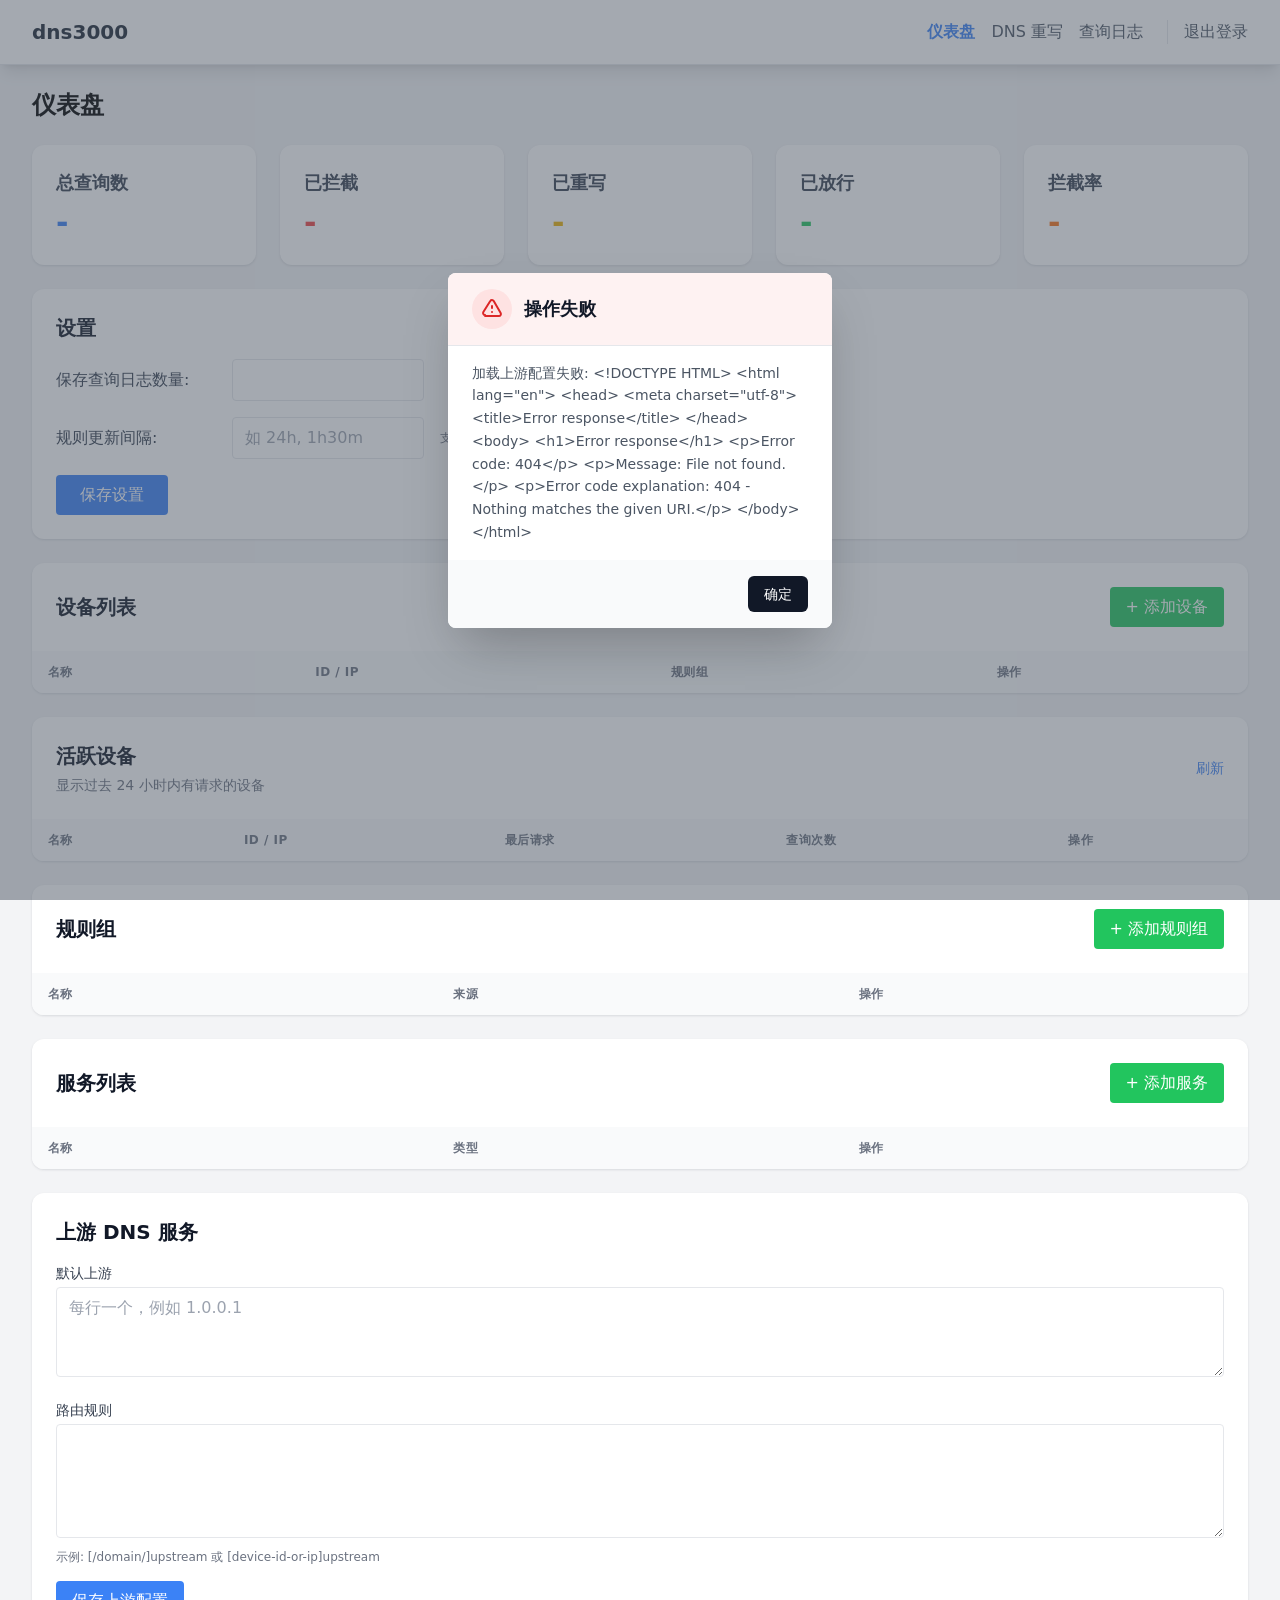
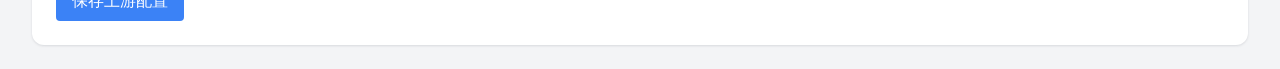
==== commit 09ef4841: "refactor for phone" ====
--- a/data/www/index.html
+++ b/data/www/index.html
@@ -19,18 +19,31 @@
     <link rel="stylesheet" href="index.css">
 </head>
 <body class="bg-gray-100 min-h-screen">
-    <nav class="bg-white shadow-lg">
-        <div class="max-w-7xl mx-auto px-4">
-            <div class="flex justify-between h-16">
+    <nav class="bg-white shadow-lg border-b border-gray-200">
+        <div class="max-w-7xl mx-auto px-4 sm:px-6 lg:px-8">
+            <div class="flex h-16 items-center justify-between">
                 <div class="flex items-center">
                     <span class="text-xl font-bold text-gray-800">dns3000</span>
                 </div>
-                <div class="flex items-center space-x-4">
+                <div class="hidden md:flex items-center gap-4">
                     <a href="#" id="nav-dashboard" data-action="nav-tab" data-tab="dashboard" class="nav-link text-primary font-semibold">仪表盘</a>
                     <a href="#" id="nav-rewrites" data-action="nav-tab" data-tab="rewrites" class="nav-link text-gray-600 hover:text-gray-900">DNS 重写</a>
                     <a href="#" id="nav-logs" data-action="nav-tab" data-tab="logs" class="nav-link text-gray-600 hover:text-gray-900">查询日志</a>
                     <a href="#" data-action="logout" class="nav-link text-gray-600 hover:text-gray-900 border-l pl-4 ml-2">退出登录</a>
                 </div>
+                <div class="md:hidden">
+                    <button type="button" data-action="toggle-nav-menu" id="nav-menu-toggle" class="inline-flex items-center justify-center rounded-md border border-gray-300 bg-white px-4 py-2 text-sm font-medium text-gray-700 shadow-sm hover:bg-gray-50" aria-expanded="false" aria-controls="app-nav-links">
+                        菜单
+                    </button>
+                </div>
+            </div>
+        </div>
+        <div id="app-nav-links" class="hidden border-t border-gray-200 bg-white md:hidden">
+            <div class="space-y-1 px-4 py-3">
+                <a href="#" id="nav-dashboard-mobile" data-action="nav-tab" data-tab="dashboard" class="nav-link-mobile block rounded-lg px-4 py-3 text-base font-medium text-primary bg-blue-50">仪表盘</a>
+                <a href="#" id="nav-rewrites-mobile" data-action="nav-tab" data-tab="rewrites" class="nav-link-mobile block rounded-lg px-4 py-3 text-base font-medium text-gray-700 hover:bg-gray-50">DNS 重写</a>
+                <a href="#" id="nav-logs-mobile" data-action="nav-tab" data-tab="logs" class="nav-link-mobile block rounded-lg px-4 py-3 text-base font-medium text-gray-700 hover:bg-gray-50">查询日志</a>
+                <a href="#" data-action="logout" class="block rounded-lg px-4 py-3 text-base font-medium text-red-600 hover:bg-red-50">退出登录</a>
             </div>
         </div>
     </nav>
@@ -49,25 +62,25 @@
 
             <section class="panel-card panel-card-body space-y-4">
                 <h3 class="section-title">设置</h3>
-                <div class="flex items-center space-x-4">
+                <div class="settings-row flex items-center space-x-4">
                     <label for="log-count-input" class="text-gray-700 w-40">保存查询日志数量:</label>
                     <input type="number" id="log-count-input" class="border rounded px-3 py-2 w-48" min="100" max="50000">
                 </div>
-                <div class="flex items-center space-x-4">
+                <div class="settings-row flex items-center space-x-4">
                     <label for="rule-update-interval-input" class="text-gray-700 w-40">规则更新间隔:</label>
                     <input type="text" id="rule-update-interval-input" class="border rounded px-3 py-2 w-48" placeholder="如 24h, 1h30m">
                     <span class="form-help">支持格式: 24h, 1h, 30m</span>
                 </div>
-                <button type="button" data-action="save-settings" class="bg-primary text-white px-6 py-2 rounded hover:bg-blue-600 transition-colors">保存设置</button>
-            </section>
-
-            <section class="panel-card">
-                <div class="panel-card-body flex justify-between items-center">
+                <button type="button" data-action="save-settings" class="settings-submit bg-primary text-white px-6 py-2 rounded hover:bg-blue-600 transition-colors">保存设置</button>
+            </section>
+
+            <section class="panel-card">
+                <div class="panel-card-body section-header flex justify-between items-center">
                     <h3 class="section-title">设备列表</h3>
                     <button type="button" data-action="show-add-device-modal" class="bg-green-500 text-white px-4 py-2 rounded hover:bg-green-600">+ 添加设备</button>
                 </div>
                 <div class="table-shell">
-                    <table class="table-base divide-y divide-gray-200">
+                    <table class="table-base table-devices divide-y divide-gray-200">
                         <thead><tr><th>名称</th><th>ID / IP</th><th>规则组</th><th>操作</th></tr></thead>
                         <tbody id="devices-table-body" class="bg-white divide-y divide-gray-200"></tbody>
                     </table>
@@ -75,7 +88,7 @@
             </section>
 
             <section class="panel-card">
-                <div class="panel-card-body flex justify-between items-center">
+                <div class="panel-card-body section-header flex justify-between items-center">
                     <div>
                         <h3 class="section-title">活跃设备</h3>
                         <p class="text-sm text-gray-500 mt-1">显示过去 24 小时内有请求的设备</p>
@@ -83,7 +96,7 @@
                     <button type="button" data-action="refresh-active-devices" class="text-primary hover:underline text-sm">刷新</button>
                 </div>
                 <div class="table-shell">
-                    <table class="table-base divide-y divide-gray-200">
+                    <table class="table-base table-active-devices divide-y divide-gray-200">
                         <thead><tr><th>名称</th><th>ID / IP</th><th>最后请求</th><th>查询次数</th><th>操作</th></tr></thead>
                         <tbody id="active-devices-table-body" class="bg-white divide-y divide-gray-200"></tbody>
                     </table>
@@ -91,12 +104,12 @@
             </section>
 
             <section class="panel-card">
-                <div class="panel-card-body flex justify-between items-center">
+                <div class="panel-card-body section-header flex justify-between items-center">
                     <h3 class="section-title">规则组</h3>
                     <button type="button" data-action="show-add-rule-group-modal" class="bg-green-500 text-white px-4 py-2 rounded hover:bg-green-600">+ 添加规则组</button>
                 </div>
                 <div class="table-shell">
-                    <table class="table-base divide-y divide-gray-200">
+                    <table class="table-base table-rule-groups divide-y divide-gray-200">
                         <thead><tr><th>名称</th><th>来源</th><th>操作</th></tr></thead>
                         <tbody id="rule-groups-table-body" class="bg-white divide-y divide-gray-200"></tbody>
                     </table>
@@ -104,36 +117,36 @@
             </section>
 
             <section class="panel-card">
-                <div class="panel-card-body flex justify-between items-center">
+                <div class="panel-card-body section-header flex justify-between items-center">
                     <h3 class="section-title">服务列表</h3>
                     <button type="button" data-action="show-add-service-modal" class="bg-green-500 text-white px-4 py-2 rounded hover:bg-green-600">+ 添加服务</button>
                 </div>
                 <div class="table-shell">
-                    <table class="table-base divide-y divide-gray-200">
+                    <table class="table-base table-services divide-y divide-gray-200">
                         <thead><tr><th>名称</th><th>类型</th><th>操作</th></tr></thead>
                         <tbody id="services-table-body" class="bg-white divide-y divide-gray-200"></tbody>
                     </table>
                 </div>
             </section>
 
-            <section class="panel-card panel-card-body space-y-4">
+            <section class="panel-card panel-card-body space-y-4 upstreams-section">
                 <h3 class="section-title">上游 DNS 服务</h3>
-                <div>
+                <div class="upstreams-field">
                     <label for="upstreams-default" class="block text-sm font-medium text-gray-700 mb-1">默认上游</label>
                     <textarea id="upstreams-default" rows="3" class="w-full border rounded px-3 py-2" placeholder="每行一个，例如 1.0.0.1"></textarea>
                 </div>
-                <div>
+                <div class="upstreams-field">
                     <label for="upstreams-rules" class="block text-sm font-medium text-gray-700 mb-1">路由规则</label>
                     <textarea id="upstreams-rules" rows="4" class="w-full border rounded px-3 py-2"></textarea>
                     <p class="mt-1 text-xs text-gray-500">示例: [/domain/]upstream 或 [device-id-or-ip]upstream</p>
                 </div>
-                <button type="button" data-action="save-upstreams" class="bg-primary text-white px-4 py-2 rounded hover:bg-blue-600">保存上游配置</button>
+                <button type="button" data-action="save-upstreams" class="upstreams-submit bg-primary text-white px-4 py-2 rounded hover:bg-blue-600">保存上游配置</button>
             </section>
         </section>
 
         <section id="tab-logs" class="hidden space-y-6">
             <h2 class="text-2xl font-bold">查询日志</h2>
-            <div class="panel-card panel-card-body flex flex-wrap gap-4 items-center">
+            <div class="panel-card panel-card-body logs-filter-bar flex flex-wrap gap-4 items-center">
                 <input type="text" id="filter-domain" placeholder="域名" class="border rounded px-3 py-2 flex-1 min-w-[150px]">
                 <input type="text" id="filter-device" placeholder="设备 IP / 名称" class="border rounded px-3 py-2 flex-1 min-w-[150px]">
                 <select id="filter-status" class="border rounded px-3 py-2">
@@ -146,14 +159,14 @@
             </div>
             <section class="panel-card">
                 <div class="table-shell">
-                    <table class="table-base divide-y divide-gray-200">
+                    <table class="table-base table-logs divide-y divide-gray-200">
                         <thead><tr><th>时间</th><th>请求</th><th>状态 / 规则</th><th>设备</th></tr></thead>
                         <tbody id="logs-table-body" class="bg-white divide-y divide-gray-200"></tbody>
                     </table>
                 </div>
-                <div class="px-4 py-3 bg-gray-50 flex items-center justify-between">
+                <div class="logs-pagination px-4 py-3 bg-gray-50 flex items-center justify-between">
                     <span id="logs-info" class="text-sm text-gray-700"></span>
-                    <div class="flex space-x-2">
+                    <div class="logs-pagination-controls flex space-x-2">
                         <button type="button" id="btn-prev" data-action="logs-prev" class="px-3 py-1 border rounded disabled:opacity-50">上一页</button>
                         <span id="page-info" class="px-3 py-1"></span>
                         <button type="button" id="btn-next" data-action="logs-next" class="px-3 py-1 border rounded disabled:opacity-50">下一页</button>
@@ -165,20 +178,20 @@
         <section id="tab-rewrites" class="hidden space-y-6">
             <h2 class="text-2xl font-bold">DNS 重写</h2>
             <section class="panel-card panel-card-body">
-                <div class="flex flex-wrap gap-2 mb-4">
+                <div class="rewrites-form flex flex-wrap gap-2 mb-4">
                     <input type="text" id="rewrite-name" placeholder="域名，例如 example.com 或 *.example.com" class="flex-1 min-w-[200px] border rounded px-3 py-2">
                     <input type="text" id="rewrite-value" placeholder="IP 或域名" class="flex-1 min-w-[150px] border rounded px-3 py-2">
                     <button type="button" data-action="add-rewrite" class="bg-green-500 text-white px-4 py-2 rounded hover:bg-green-600">添加</button>
                 </div>
                 <div class="table-shell">
-                    <table class="table-base divide-y divide-gray-200">
+                    <table class="table-base table-rewrites divide-y divide-gray-200">
                         <thead><tr><th>域名</th><th>响应</th><th>操作</th></tr></thead>
                         <tbody id="rewrites-table-body" class="bg-white divide-y divide-gray-200"></tbody>
                     </table>
                 </div>
-                <div class="px-4 py-3 bg-gray-50 flex items-center justify-between border-t">
+                <div class="rewrites-pagination px-4 py-3 bg-gray-50 flex items-center justify-between border-t">
                     <span id="rewrites-info" class="text-sm text-gray-700"></span>
-                    <div class="flex space-x-2">
+                    <div class="rewrites-pagination-controls flex space-x-2">
                         <button type="button" id="rewrites-btn-prev" data-action="rewrites-prev" class="px-3 py-1 border rounded disabled:opacity-50 text-sm">上一页</button>
                         <span id="rewrites-page-info" class="px-3 py-1 text-sm"></span>
                         <button type="button" id="rewrites-btn-next" data-action="rewrites-next" class="px-3 py-1 border rounded disabled:opacity-50 text-sm">下一页</button>
@@ -189,20 +202,24 @@
     </main>
 
     <div id="modal-log-details" class="modal-overlay fixed inset-0 bg-gray-600 bg-opacity-50 items-center justify-center z-50">
-        <div class="bg-white rounded-lg shadow-xl max-w-lg w-full mx-4 p-6">
-            <h3 class="text-lg font-semibold mb-4">日志详情</h3>
-            <div id="modal-log-content" class="space-y-2 text-sm"></div>
-            <div class="mt-4 text-right">
+        <div class="modal-panel bg-white rounded-lg shadow-xl max-w-lg">
+            <div class="p-6">
+                <h3 class="text-lg font-semibold mb-4">日志详情</h3>
+                <div id="modal-log-content" class="modal-content-scroll space-y-2 text-sm max-h-[60vh] pr-1"></div>
+            </div>
+            <div class="px-6 pb-6 text-right">
                 <button type="button" data-action="modal-close" data-modal-id="modal-log-details" class="bg-gray-200 px-4 py-2 rounded hover:bg-gray-300">关闭</button>
             </div>
         </div>
     </div>
 
     <div id="modal-edit" class="modal-overlay fixed inset-0 bg-gray-600 bg-opacity-50 items-center justify-center z-50">
-        <div class="bg-white rounded-lg shadow-xl max-w-lg w-full mx-4 p-6">
-            <h3 id="modal-edit-title" class="text-lg font-semibold mb-4">编辑</h3>
-            <div id="modal-edit-content" class="space-y-4"></div>
-            <div class="mt-4 flex justify-end space-x-2">
+        <div class="modal-panel bg-white rounded-lg shadow-xl max-w-lg">
+            <div class="p-6">
+                <h3 id="modal-edit-title" class="text-lg font-semibold mb-4">编辑</h3>
+                <div id="modal-edit-content" class="modal-content-scroll space-y-4 max-h-[60vh] pr-1"></div>
+            </div>
+            <div class="px-6 pb-6 flex justify-end space-x-2">
                 <button type="button" data-action="modal-close" data-modal-id="modal-edit" class="bg-gray-200 px-4 py-2 rounded hover:bg-gray-300">取消</button>
                 <button type="button" id="modal-edit-save" data-action="modal-save" class="bg-primary text-white px-4 py-2 rounded hover:bg-blue-600">保存</button>
             </div>
--- a/data/www/index.css
+++ b/data/www/index.css
@@ -1,9 +1,21 @@
 .modal-overlay {
     display: none;
+    padding: 1rem;
+    overflow-y: auto;
 }
 
 .modal-overlay.active {
     display: flex;
+}
+
+.modal-panel {
+    width: 100%;
+    max-height: calc(100vh - 2rem);
+    overflow: hidden;
+}
+
+.modal-content-scroll {
+    overflow-y: auto;
 }
 
 .panel-card {
@@ -64,3 +76,116 @@
     font-size: 0.75rem;
     color: #6b7280;
 }
+
+@media (max-width: 767px) {
+    .settings-row {
+        flex-direction: column;
+        align-items: stretch;
+        gap: 0.5rem;
+    }
+
+    .settings-row label {
+        width: 100%;
+    }
+
+    .settings-row input {
+        width: 100%;
+    }
+
+    .settings-submit {
+        width: 100%;
+    }
+
+    .section-header {
+        flex-direction: column;
+        align-items: stretch;
+        gap: 0.875rem;
+    }
+
+    .section-header > button {
+        width: 100%;
+    }
+
+    .table-shell {
+        overflow-x: auto;
+        -webkit-overflow-scrolling: touch;
+    }
+
+    .table-devices,
+    .table-active-devices,
+    .table-rule-groups,
+    .table-services,
+    .table-logs,
+    .table-rewrites {
+        min-width: 42rem;
+    }
+
+    .table-devices th,
+    .table-devices td,
+    .table-active-devices th,
+    .table-active-devices td,
+    .table-rule-groups th,
+    .table-rule-groups td,
+    .table-services th,
+    .table-services td,
+    .table-logs th,
+    .table-logs td,
+    .table-rewrites th,
+    .table-rewrites td {
+        padding: 0.75rem;
+        font-size: 0.8125rem;
+    }
+
+    .logs-filter-bar,
+    .rewrites-form {
+        flex-direction: column;
+        align-items: stretch;
+    }
+
+    .logs-filter-bar input,
+    .logs-filter-bar select,
+    .rewrites-form input,
+    .rewrites-form button {
+        width: 100%;
+        min-width: 0;
+    }
+
+    .logs-pagination,
+    .rewrites-pagination {
+        flex-direction: column;
+        align-items: stretch;
+        gap: 0.75rem;
+    }
+
+    .logs-pagination-controls,
+    .rewrites-pagination-controls {
+        justify-content: space-between;
+    }
+
+    .logs-pagination-controls > * ,
+    .rewrites-pagination-controls > * {
+        flex: 1 1 0;
+        text-align: center;
+    }
+
+    .upstreams-section {
+        gap: 0.875rem;
+    }
+
+    .upstreams-field textarea {
+        min-height: 6.5rem;
+        font-size: 0.9375rem;
+    }
+
+    .upstreams-submit {
+        width: 100%;
+    }
+
+    .panel-card-body {
+        padding: 1rem;
+    }
+
+    .section-title {
+        font-size: 1.125rem;
+    }
+}
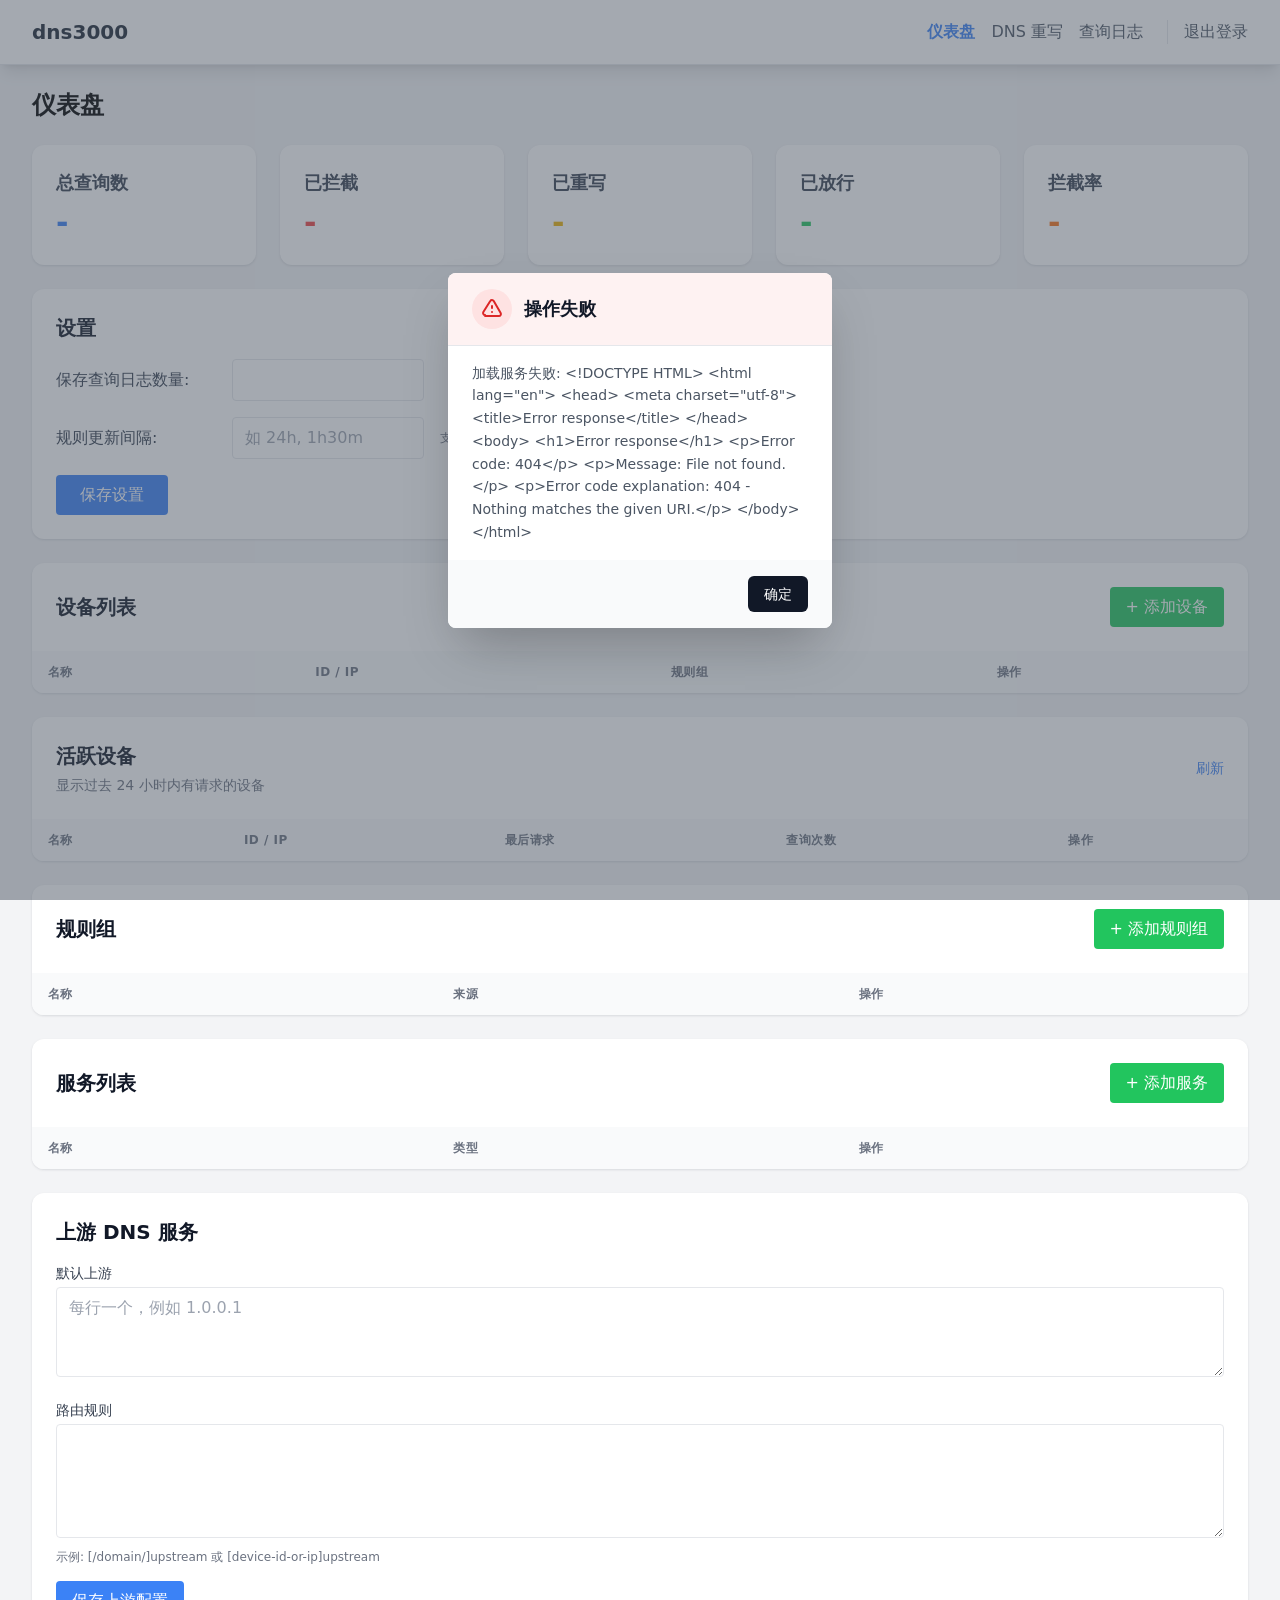
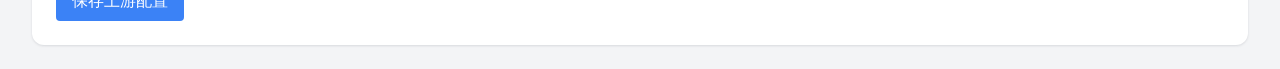
==== commit 6bf197fd: "not show add device button when is defined device" ====
--- a/data/www/index.html
+++ b/data/www/index.html
@@ -23,7 +23,7 @@
         <div class="max-w-7xl mx-auto px-4 sm:px-6 lg:px-8">
             <div class="flex h-16 items-center justify-between">
                 <div class="flex items-center">
-                    <span class="text-xl font-bold text-gray-800">dns3000</span>
+                    <a href="#" data-action="nav-tab" data-tab="dashboard" class="text-xl font-bold text-gray-800 hover:text-primary transition-colors">dns3000</a>
                 </div>
                 <div class="hidden md:flex items-center gap-4">
                     <a href="#" id="nav-dashboard" data-action="nav-tab" data-tab="dashboard" class="nav-link text-primary font-semibold">仪表盘</a>
--- a/data/www/index.css
+++ b/data/www/index.css
@@ -57,19 +57,6 @@
     padding: 0.75rem 1rem;
     text-align: left;
     vertical-align: top;
-}
-
-.action-link {
-    color: #2563eb;
-}
-
-.action-link:hover,
-.action-link-danger:hover {
-    text-decoration: underline;
-}
-
-.action-link-danger {
-    color: #dc2626;
 }
 
 .form-help {
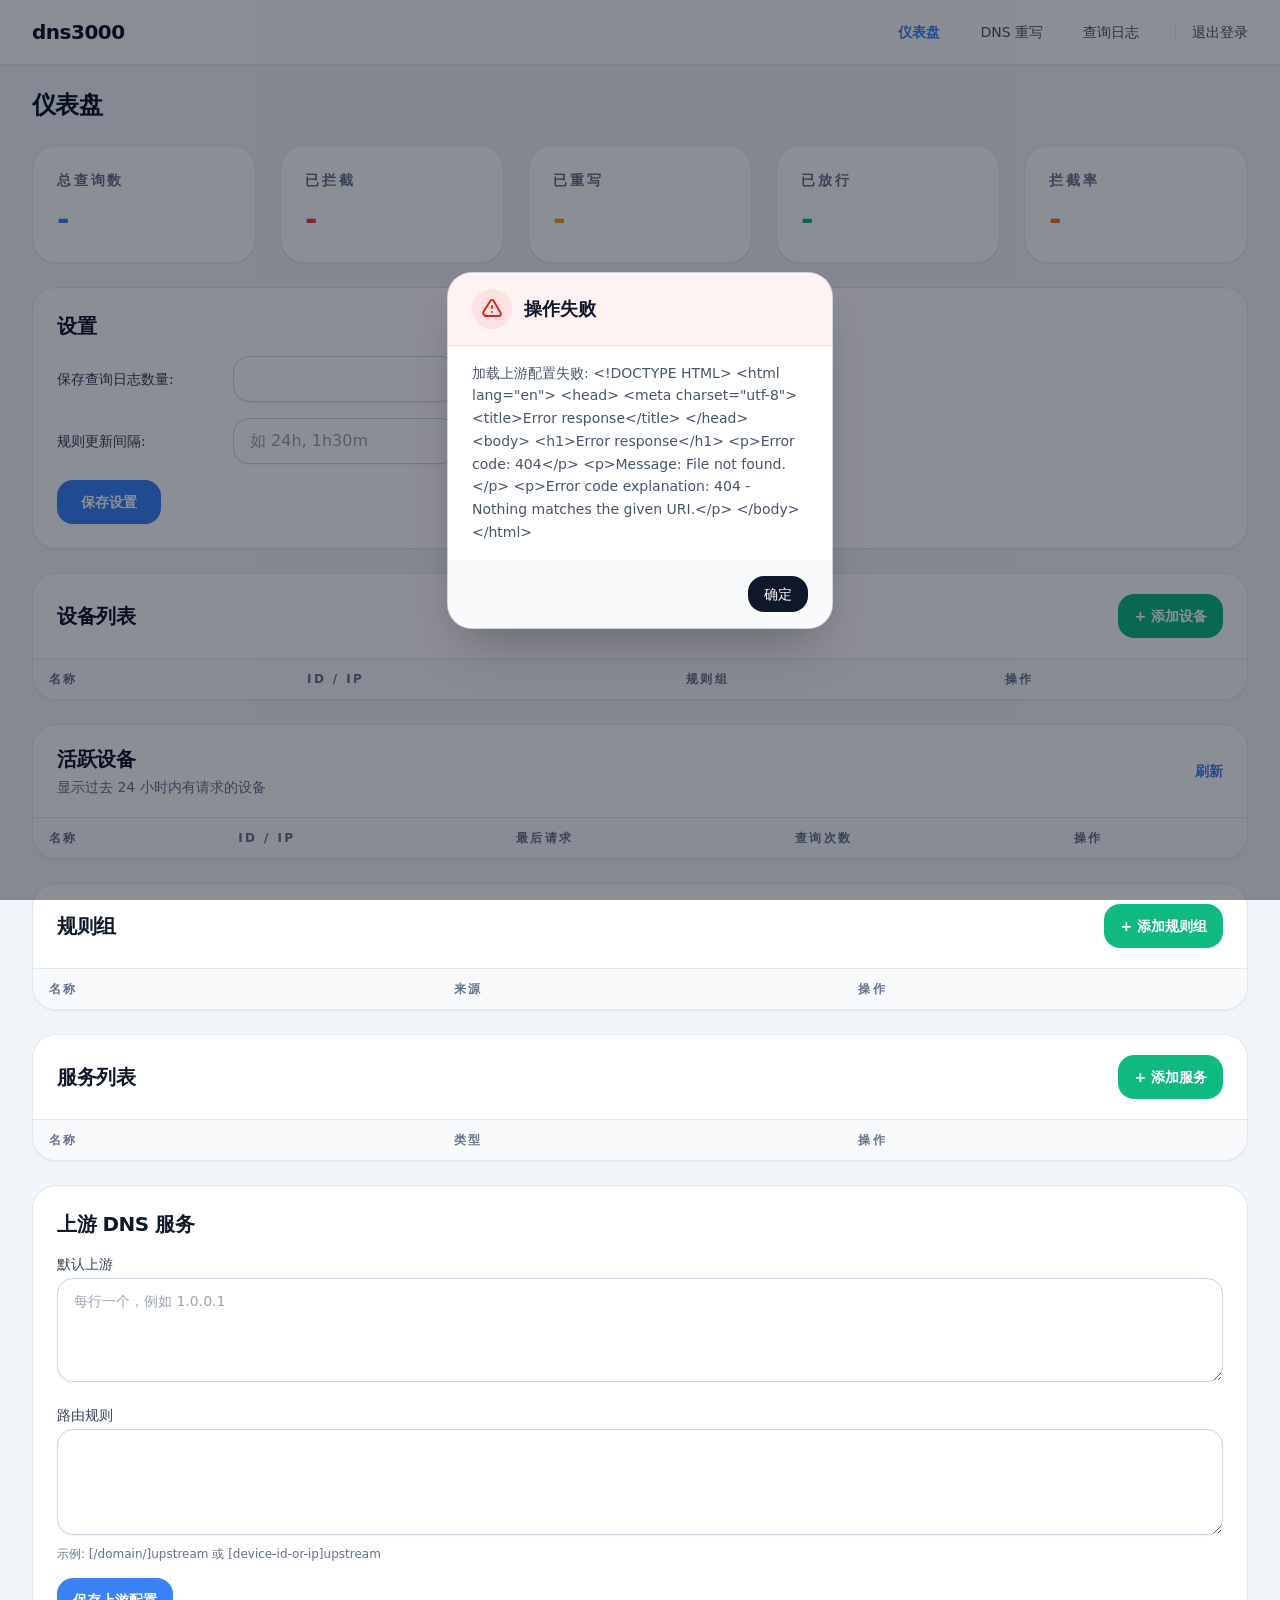
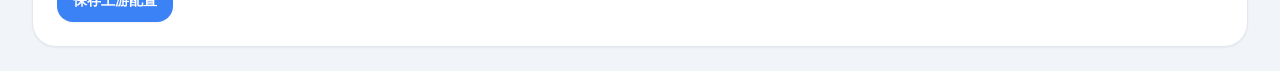
==== commit e088871b: "use tailwindcss more" ====
--- a/data/www/index.html
+++ b/data/www/index.html
@@ -18,234 +18,246 @@
     </script>
     <link rel="stylesheet" href="index.css">
 </head>
-<body class="bg-gray-100 min-h-screen">
-    <nav class="bg-white shadow-lg border-b border-gray-200">
-        <div class="max-w-7xl mx-auto px-4 sm:px-6 lg:px-8">
+<body class="min-h-screen bg-slate-100 text-slate-900">
+    <nav class="border-b border-slate-200 bg-white/90 shadow-sm backdrop-blur">
+        <div class="mx-auto max-w-7xl px-4 sm:px-6 lg:px-8">
             <div class="flex h-16 items-center justify-between">
                 <div class="flex items-center">
-                    <a href="#" data-action="nav-tab" data-tab="dashboard" class="text-xl font-bold text-gray-800 hover:text-primary transition-colors">dns3000</a>
+                    <a href="#" data-action="nav-tab" data-tab="dashboard" class="text-xl font-bold tracking-tight text-slate-900 transition-colors hover:text-primary">dns3000</a>
                 </div>
                 <div class="hidden md:flex items-center gap-4">
-                    <a href="#" id="nav-dashboard" data-action="nav-tab" data-tab="dashboard" class="nav-link text-primary font-semibold">仪表盘</a>
-                    <a href="#" id="nav-rewrites" data-action="nav-tab" data-tab="rewrites" class="nav-link text-gray-600 hover:text-gray-900">DNS 重写</a>
-                    <a href="#" id="nav-logs" data-action="nav-tab" data-tab="logs" class="nav-link text-gray-600 hover:text-gray-900">查询日志</a>
-                    <a href="#" data-action="logout" class="nav-link text-gray-600 hover:text-gray-900 border-l pl-4 ml-2">退出登录</a>
+                    <a href="#" id="nav-dashboard" data-action="nav-tab" data-tab="dashboard" class="nav-link rounded-full px-3 py-2 text-sm font-semibold text-primary transition-colors">仪表盘</a>
+                    <a href="#" id="nav-rewrites" data-action="nav-tab" data-tab="rewrites" class="nav-link rounded-full px-3 py-2 text-sm font-medium text-slate-600 transition-colors hover:bg-slate-100 hover:text-slate-900">DNS 重写</a>
+                    <a href="#" id="nav-logs" data-action="nav-tab" data-tab="logs" class="nav-link rounded-full px-3 py-2 text-sm font-medium text-slate-600 transition-colors hover:bg-slate-100 hover:text-slate-900">查询日志</a>
+                    <a href="#" data-action="logout" class="nav-link ml-2 border-l border-slate-200 pl-4 text-sm font-medium text-slate-600 transition-colors hover:text-slate-900">退出登录</a>
                 </div>
                 <div class="md:hidden">
-                    <button type="button" data-action="toggle-nav-menu" id="nav-menu-toggle" class="inline-flex items-center justify-center rounded-md border border-gray-300 bg-white px-4 py-2 text-sm font-medium text-gray-700 shadow-sm hover:bg-gray-50" aria-expanded="false" aria-controls="app-nav-links">
+                    <button type="button" data-action="toggle-nav-menu" id="nav-menu-toggle" class="inline-flex items-center justify-center rounded-full border border-slate-300 bg-white px-4 py-2 text-sm font-medium text-slate-700 shadow-sm transition-colors hover:bg-slate-50" aria-expanded="false" aria-controls="app-nav-links">
                         菜单
                     </button>
                 </div>
             </div>
         </div>
-        <div id="app-nav-links" class="hidden border-t border-gray-200 bg-white md:hidden">
+        <div id="app-nav-links" class="hidden border-t border-slate-200 bg-white md:hidden">
             <div class="space-y-1 px-4 py-3">
-                <a href="#" id="nav-dashboard-mobile" data-action="nav-tab" data-tab="dashboard" class="nav-link-mobile block rounded-lg px-4 py-3 text-base font-medium text-primary bg-blue-50">仪表盘</a>
-                <a href="#" id="nav-rewrites-mobile" data-action="nav-tab" data-tab="rewrites" class="nav-link-mobile block rounded-lg px-4 py-3 text-base font-medium text-gray-700 hover:bg-gray-50">DNS 重写</a>
-                <a href="#" id="nav-logs-mobile" data-action="nav-tab" data-tab="logs" class="nav-link-mobile block rounded-lg px-4 py-3 text-base font-medium text-gray-700 hover:bg-gray-50">查询日志</a>
+                <a href="#" id="nav-dashboard-mobile" data-action="nav-tab" data-tab="dashboard" class="nav-link-mobile block rounded-2xl bg-blue-50 px-4 py-3 text-base font-medium text-primary">仪表盘</a>
+                <a href="#" id="nav-rewrites-mobile" data-action="nav-tab" data-tab="rewrites" class="nav-link-mobile block rounded-2xl px-4 py-3 text-base font-medium text-slate-700 transition-colors hover:bg-slate-50">DNS 重写</a>
+                <a href="#" id="nav-logs-mobile" data-action="nav-tab" data-tab="logs" class="nav-link-mobile block rounded-2xl px-4 py-3 text-base font-medium text-slate-700 transition-colors hover:bg-slate-50">查询日志</a>
                 <a href="#" data-action="logout" class="block rounded-lg px-4 py-3 text-base font-medium text-red-600 hover:bg-red-50">退出登录</a>
             </div>
         </div>
     </nav>
 
-    <main class="max-w-7xl mx-auto py-6 px-4 sm:px-6 lg:px-8">
+    <main class="mx-auto max-w-7xl px-4 py-6 sm:px-6 lg:px-8">
         <section id="tab-dashboard" class="space-y-6">
-            <h2 class="text-2xl font-bold">仪表盘</h2>
+            <h2 class="text-2xl font-bold tracking-tight text-slate-900">仪表盘</h2>
 
             <div class="grid grid-cols-1 sm:grid-cols-2 lg:grid-cols-5 gap-6">
-                <div class="panel-card panel-card-body"><h3 class="text-lg font-semibold text-gray-700">总查询数</h3><p id="stat-total" class="text-3xl font-bold text-primary mt-2">-</p></div>
-                <div class="panel-card panel-card-body"><h3 class="text-lg font-semibold text-gray-700">已拦截</h3><p id="stat-blocked" class="text-3xl font-bold text-red-500 mt-2">-</p></div>
-                <div class="panel-card panel-card-body"><h3 class="text-lg font-semibold text-gray-700">已重写</h3><p id="stat-rewritten" class="text-3xl font-bold text-yellow-500 mt-2">-</p></div>
-                <div class="panel-card panel-card-body"><h3 class="text-lg font-semibold text-gray-700">已放行</h3><p id="stat-allowed" class="text-3xl font-bold text-green-500 mt-2">-</p></div>
-                <div class="panel-card panel-card-body"><h3 class="text-lg font-semibold text-gray-700">拦截率</h3><p id="stat-percentage" class="text-3xl font-bold text-orange-500 mt-2">-</p></div>
-            </div>
-
-            <section class="panel-card panel-card-body space-y-4">
-                <h3 class="section-title">设置</h3>
-                <div class="settings-row flex items-center space-x-4">
-                    <label for="log-count-input" class="text-gray-700 w-40">保存查询日志数量:</label>
-                    <input type="number" id="log-count-input" class="border rounded px-3 py-2 w-48" min="100" max="50000">
-                </div>
-                <div class="settings-row flex items-center space-x-4">
-                    <label for="rule-update-interval-input" class="text-gray-700 w-40">规则更新间隔:</label>
-                    <input type="text" id="rule-update-interval-input" class="border rounded px-3 py-2 w-48" placeholder="如 24h, 1h30m">
-                    <span class="form-help">支持格式: 24h, 1h, 30m</span>
-                </div>
-                <button type="button" data-action="save-settings" class="settings-submit bg-primary text-white px-6 py-2 rounded hover:bg-blue-600 transition-colors">保存设置</button>
-            </section>
-
-            <section class="panel-card">
-                <div class="panel-card-body section-header flex justify-between items-center">
-                    <h3 class="section-title">设备列表</h3>
-                    <button type="button" data-action="show-add-device-modal" class="bg-green-500 text-white px-4 py-2 rounded hover:bg-green-600">+ 添加设备</button>
-                </div>
-                <div class="table-shell">
-                    <table class="table-base table-devices divide-y divide-gray-200">
-                        <thead><tr><th>名称</th><th>ID / IP</th><th>规则组</th><th>操作</th></tr></thead>
-                        <tbody id="devices-table-body" class="bg-white divide-y divide-gray-200"></tbody>
-                    </table>
-                </div>
-            </section>
-
-            <section class="panel-card">
-                <div class="panel-card-body section-header flex justify-between items-center">
+                <div class="overflow-hidden rounded-3xl border border-slate-200 bg-white p-6 shadow-sm"><h3 class="text-sm font-semibold uppercase tracking-[0.2em] text-slate-500">总查询数</h3><p id="stat-total" class="mt-3 text-3xl font-bold text-primary">-</p></div>
+                <div class="overflow-hidden rounded-3xl border border-slate-200 bg-white p-6 shadow-sm"><h3 class="text-sm font-semibold uppercase tracking-[0.2em] text-slate-500">已拦截</h3><p id="stat-blocked" class="mt-3 text-3xl font-bold text-red-500">-</p></div>
+                <div class="overflow-hidden rounded-3xl border border-slate-200 bg-white p-6 shadow-sm"><h3 class="text-sm font-semibold uppercase tracking-[0.2em] text-slate-500">已重写</h3><p id="stat-rewritten" class="mt-3 text-3xl font-bold text-amber-500">-</p></div>
+                <div class="overflow-hidden rounded-3xl border border-slate-200 bg-white p-6 shadow-sm"><h3 class="text-sm font-semibold uppercase tracking-[0.2em] text-slate-500">已放行</h3><p id="stat-allowed" class="mt-3 text-3xl font-bold text-emerald-500">-</p></div>
+                <div class="overflow-hidden rounded-3xl border border-slate-200 bg-white p-6 shadow-sm"><h3 class="text-sm font-semibold uppercase tracking-[0.2em] text-slate-500">拦截率</h3><p id="stat-percentage" class="mt-3 text-3xl font-bold text-orange-500">-</p></div>
+            </div>
+
+            <section class="space-y-4 rounded-3xl border border-slate-200 bg-white p-5 shadow-sm sm:p-6">
+                <h3 class="text-xl font-bold tracking-tight text-slate-900">设置</h3>
+                <div class="flex flex-col gap-2 sm:flex-row sm:items-center sm:gap-4">
+                    <label for="log-count-input" class="w-full text-sm font-medium text-slate-700 sm:w-40">保存查询日志数量:</label>
+                    <input type="number" id="log-count-input" class="w-full rounded-2xl border border-slate-300 px-4 py-2.5 text-slate-900 shadow-sm outline-none transition focus:border-primary focus:ring-2 focus:ring-blue-100 sm:w-56" min="100" max="50000">
+                </div>
+                <div class="flex flex-col gap-2 lg:flex-row lg:items-center lg:gap-4">
+                    <label for="rule-update-interval-input" class="w-full text-sm font-medium text-slate-700 lg:w-40">规则更新间隔:</label>
+                    <input type="text" id="rule-update-interval-input" class="w-full rounded-2xl border border-slate-300 px-4 py-2.5 text-slate-900 shadow-sm outline-none transition focus:border-primary focus:ring-2 focus:ring-blue-100 lg:w-56" placeholder="如 24h, 1h30m">
+                    <span class="text-xs text-slate-500">支持格式: 24h, 1h, 30m</span>
+                </div>
+                <button type="button" data-action="save-settings" class="w-full rounded-2xl bg-primary px-6 py-3 text-sm font-semibold text-white shadow-sm transition-colors hover:bg-blue-600 sm:w-auto">保存设置</button>
+            </section>
+
+            <section class="overflow-hidden rounded-3xl border border-slate-200 bg-white shadow-sm">
+                <div class="flex flex-col gap-3 border-b border-slate-200 px-5 py-5 sm:flex-row sm:items-center sm:justify-between sm:px-6">
+                    <h3 class="text-xl font-bold tracking-tight text-slate-900">设备列表</h3>
+                    <button type="button" data-action="show-add-device-modal" class="w-full rounded-2xl bg-emerald-500 px-4 py-3 text-sm font-semibold text-white transition-colors hover:bg-emerald-600 sm:w-auto">+ 添加设备</button>
+                </div>
+                <div class="overflow-x-auto">
+                    <table class="min-w-[42rem] divide-y divide-slate-200 md:min-w-full">
+                        <thead class="bg-slate-50">
+                            <tr><th class="px-4 py-3 text-left text-xs font-semibold uppercase tracking-[0.2em] text-slate-500">名称</th><th class="px-4 py-3 text-left text-xs font-semibold uppercase tracking-[0.2em] text-slate-500">ID / IP</th><th class="px-4 py-3 text-left text-xs font-semibold uppercase tracking-[0.2em] text-slate-500">规则组</th><th class="px-4 py-3 text-left text-xs font-semibold uppercase tracking-[0.2em] text-slate-500">操作</th></tr>
+                        </thead>
+                        <tbody id="devices-table-body" class="divide-y divide-slate-200 bg-white"></tbody>
+                    </table>
+                </div>
+            </section>
+
+            <section class="overflow-hidden rounded-3xl border border-slate-200 bg-white shadow-sm">
+                <div class="flex flex-col gap-3 border-b border-slate-200 px-5 py-5 sm:flex-row sm:items-center sm:justify-between sm:px-6">
                     <div>
-                        <h3 class="section-title">活跃设备</h3>
-                        <p class="text-sm text-gray-500 mt-1">显示过去 24 小时内有请求的设备</p>
+                        <h3 class="text-xl font-bold tracking-tight text-slate-900">活跃设备</h3>
+                        <p class="mt-1 text-sm text-slate-500">显示过去 24 小时内有请求的设备</p>
                     </div>
-                    <button type="button" data-action="refresh-active-devices" class="text-primary hover:underline text-sm">刷新</button>
-                </div>
-                <div class="table-shell">
-                    <table class="table-base table-active-devices divide-y divide-gray-200">
-                        <thead><tr><th>名称</th><th>ID / IP</th><th>最后请求</th><th>查询次数</th><th>操作</th></tr></thead>
-                        <tbody id="active-devices-table-body" class="bg-white divide-y divide-gray-200"></tbody>
-                    </table>
-                </div>
-            </section>
-
-            <section class="panel-card">
-                <div class="panel-card-body section-header flex justify-between items-center">
-                    <h3 class="section-title">规则组</h3>
-                    <button type="button" data-action="show-add-rule-group-modal" class="bg-green-500 text-white px-4 py-2 rounded hover:bg-green-600">+ 添加规则组</button>
-                </div>
-                <div class="table-shell">
-                    <table class="table-base table-rule-groups divide-y divide-gray-200">
-                        <thead><tr><th>名称</th><th>来源</th><th>操作</th></tr></thead>
-                        <tbody id="rule-groups-table-body" class="bg-white divide-y divide-gray-200"></tbody>
-                    </table>
-                </div>
-            </section>
-
-            <section class="panel-card">
-                <div class="panel-card-body section-header flex justify-between items-center">
-                    <h3 class="section-title">服务列表</h3>
-                    <button type="button" data-action="show-add-service-modal" class="bg-green-500 text-white px-4 py-2 rounded hover:bg-green-600">+ 添加服务</button>
-                </div>
-                <div class="table-shell">
-                    <table class="table-base table-services divide-y divide-gray-200">
-                        <thead><tr><th>名称</th><th>类型</th><th>操作</th></tr></thead>
-                        <tbody id="services-table-body" class="bg-white divide-y divide-gray-200"></tbody>
-                    </table>
-                </div>
-            </section>
-
-            <section class="panel-card panel-card-body space-y-4 upstreams-section">
-                <h3 class="section-title">上游 DNS 服务</h3>
-                <div class="upstreams-field">
-                    <label for="upstreams-default" class="block text-sm font-medium text-gray-700 mb-1">默认上游</label>
-                    <textarea id="upstreams-default" rows="3" class="w-full border rounded px-3 py-2" placeholder="每行一个，例如 1.0.0.1"></textarea>
-                </div>
-                <div class="upstreams-field">
-                    <label for="upstreams-rules" class="block text-sm font-medium text-gray-700 mb-1">路由规则</label>
-                    <textarea id="upstreams-rules" rows="4" class="w-full border rounded px-3 py-2"></textarea>
-                    <p class="mt-1 text-xs text-gray-500">示例: [/domain/]upstream 或 [device-id-or-ip]upstream</p>
-                </div>
-                <button type="button" data-action="save-upstreams" class="upstreams-submit bg-primary text-white px-4 py-2 rounded hover:bg-blue-600">保存上游配置</button>
+                    <button type="button" data-action="refresh-active-devices" class="text-sm font-semibold text-primary transition hover:underline">刷新</button>
+                </div>
+                <div class="overflow-x-auto">
+                    <table class="min-w-[42rem] divide-y divide-slate-200 md:min-w-full">
+                        <thead class="bg-slate-50">
+                            <tr><th class="px-4 py-3 text-left text-xs font-semibold uppercase tracking-[0.2em] text-slate-500">名称</th><th class="px-4 py-3 text-left text-xs font-semibold uppercase tracking-[0.2em] text-slate-500">ID / IP</th><th class="px-4 py-3 text-left text-xs font-semibold uppercase tracking-[0.2em] text-slate-500">最后请求</th><th class="px-4 py-3 text-left text-xs font-semibold uppercase tracking-[0.2em] text-slate-500">查询次数</th><th class="px-4 py-3 text-left text-xs font-semibold uppercase tracking-[0.2em] text-slate-500">操作</th></tr>
+                        </thead>
+                        <tbody id="active-devices-table-body" class="divide-y divide-slate-200 bg-white"></tbody>
+                    </table>
+                </div>
+            </section>
+
+            <section class="overflow-hidden rounded-3xl border border-slate-200 bg-white shadow-sm">
+                <div class="flex flex-col gap-3 border-b border-slate-200 px-5 py-5 sm:flex-row sm:items-center sm:justify-between sm:px-6">
+                    <h3 class="text-xl font-bold tracking-tight text-slate-900">规则组</h3>
+                    <button type="button" data-action="show-add-rule-group-modal" class="w-full rounded-2xl bg-emerald-500 px-4 py-3 text-sm font-semibold text-white transition-colors hover:bg-emerald-600 sm:w-auto">+ 添加规则组</button>
+                </div>
+                <div class="overflow-x-auto">
+                    <table class="min-w-[42rem] divide-y divide-slate-200 md:min-w-full">
+                        <thead class="bg-slate-50">
+                            <tr><th class="px-4 py-3 text-left text-xs font-semibold uppercase tracking-[0.2em] text-slate-500">名称</th><th class="px-4 py-3 text-left text-xs font-semibold uppercase tracking-[0.2em] text-slate-500">来源</th><th class="px-4 py-3 text-left text-xs font-semibold uppercase tracking-[0.2em] text-slate-500">操作</th></tr>
+                        </thead>
+                        <tbody id="rule-groups-table-body" class="divide-y divide-slate-200 bg-white"></tbody>
+                    </table>
+                </div>
+            </section>
+
+            <section class="overflow-hidden rounded-3xl border border-slate-200 bg-white shadow-sm">
+                <div class="flex flex-col gap-3 border-b border-slate-200 px-5 py-5 sm:flex-row sm:items-center sm:justify-between sm:px-6">
+                    <h3 class="text-xl font-bold tracking-tight text-slate-900">服务列表</h3>
+                    <button type="button" data-action="show-add-service-modal" class="w-full rounded-2xl bg-emerald-500 px-4 py-3 text-sm font-semibold text-white transition-colors hover:bg-emerald-600 sm:w-auto">+ 添加服务</button>
+                </div>
+                <div class="overflow-x-auto">
+                    <table class="min-w-[42rem] divide-y divide-slate-200 md:min-w-full">
+                        <thead class="bg-slate-50">
+                            <tr><th class="px-4 py-3 text-left text-xs font-semibold uppercase tracking-[0.2em] text-slate-500">名称</th><th class="px-4 py-3 text-left text-xs font-semibold uppercase tracking-[0.2em] text-slate-500">类型</th><th class="px-4 py-3 text-left text-xs font-semibold uppercase tracking-[0.2em] text-slate-500">操作</th></tr>
+                        </thead>
+                        <tbody id="services-table-body" class="divide-y divide-slate-200 bg-white"></tbody>
+                    </table>
+                </div>
+            </section>
+
+            <section class="space-y-4 rounded-3xl border border-slate-200 bg-white p-5 shadow-sm sm:p-6">
+                <h3 class="text-xl font-bold tracking-tight text-slate-900">上游 DNS 服务</h3>
+                <div>
+                    <label for="upstreams-default" class="mb-1 block text-sm font-medium text-slate-700">默认上游</label>
+                    <textarea id="upstreams-default" rows="3" class="min-h-[6.5rem] w-full rounded-2xl border border-slate-300 px-4 py-3 text-sm text-slate-900 shadow-sm outline-none transition focus:border-primary focus:ring-2 focus:ring-blue-100" placeholder="每行一个，例如 1.0.0.1"></textarea>
+                </div>
+                <div>
+                    <label for="upstreams-rules" class="mb-1 block text-sm font-medium text-slate-700">路由规则</label>
+                    <textarea id="upstreams-rules" rows="4" class="min-h-[6.5rem] w-full rounded-2xl border border-slate-300 px-4 py-3 text-sm text-slate-900 shadow-sm outline-none transition focus:border-primary focus:ring-2 focus:ring-blue-100"></textarea>
+                    <p class="mt-1 text-xs text-slate-500">示例: [/domain/]upstream 或 [device-id-or-ip]upstream</p>
+                </div>
+                <button type="button" data-action="save-upstreams" class="w-full rounded-2xl bg-primary px-4 py-3 text-sm font-semibold text-white shadow-sm transition-colors hover:bg-blue-600 sm:w-auto">保存上游配置</button>
             </section>
         </section>
 
         <section id="tab-logs" class="hidden space-y-6">
-            <h2 class="text-2xl font-bold">查询日志</h2>
-            <div class="panel-card panel-card-body logs-filter-bar flex flex-wrap gap-4 items-center">
-                <input type="text" id="filter-domain" placeholder="域名" class="border rounded px-3 py-2 flex-1 min-w-[150px]">
-                <input type="text" id="filter-device" placeholder="设备 IP / 名称" class="border rounded px-3 py-2 flex-1 min-w-[150px]">
-                <select id="filter-status" class="border rounded px-3 py-2">
+            <h2 class="text-2xl font-bold tracking-tight text-slate-900">查询日志</h2>
+            <div class="flex flex-col gap-3 rounded-3xl border border-slate-200 bg-white p-5 shadow-sm sm:flex-row sm:flex-wrap sm:items-center sm:gap-4 sm:p-6">
+                <input type="text" id="filter-domain" placeholder="域名" class="min-w-0 flex-1 rounded-2xl border border-slate-300 px-4 py-2.5 text-slate-900 shadow-sm outline-none transition focus:border-primary focus:ring-2 focus:ring-blue-100 sm:min-w-[150px]">
+                <input type="text" id="filter-device" placeholder="设备 IP / 名称" class="min-w-0 flex-1 rounded-2xl border border-slate-300 px-4 py-2.5 text-slate-900 shadow-sm outline-none transition focus:border-primary focus:ring-2 focus:ring-blue-100 sm:min-w-[150px]">
+                <select id="filter-status" class="rounded-2xl border border-slate-300 px-4 py-2.5 text-slate-900 shadow-sm outline-none transition focus:border-primary focus:ring-2 focus:ring-blue-100">
                     <option value="">全部状态</option>
                     <option value="Blocked">已拦截</option>
                     <option value="Allowed">已放行</option>
                     <option value="Rewritten">已重写</option>
                 </select>
-                <button type="button" data-action="fetch-logs" class="bg-primary text-white px-4 py-2 rounded hover:bg-blue-600">搜索</button>
-            </div>
-            <section class="panel-card">
-                <div class="table-shell">
-                    <table class="table-base table-logs divide-y divide-gray-200">
-                        <thead><tr><th>时间</th><th>请求</th><th>状态 / 规则</th><th>设备</th></tr></thead>
-                        <tbody id="logs-table-body" class="bg-white divide-y divide-gray-200"></tbody>
-                    </table>
-                </div>
-                <div class="logs-pagination px-4 py-3 bg-gray-50 flex items-center justify-between">
-                    <span id="logs-info" class="text-sm text-gray-700"></span>
-                    <div class="logs-pagination-controls flex space-x-2">
-                        <button type="button" id="btn-prev" data-action="logs-prev" class="px-3 py-1 border rounded disabled:opacity-50">上一页</button>
-                        <span id="page-info" class="px-3 py-1"></span>
-                        <button type="button" id="btn-next" data-action="logs-next" class="px-3 py-1 border rounded disabled:opacity-50">下一页</button>
+                <button type="button" data-action="fetch-logs" class="w-full rounded-2xl bg-primary px-4 py-2.5 text-sm font-semibold text-white transition-colors hover:bg-blue-600 sm:w-auto">搜索</button>
+            </div>
+            <section class="overflow-hidden rounded-3xl border border-slate-200 bg-white shadow-sm">
+                <div class="overflow-x-auto">
+                    <table class="min-w-[42rem] divide-y divide-slate-200 md:min-w-full">
+                        <thead class="bg-slate-50">
+                            <tr><th class="px-4 py-3 text-left text-xs font-semibold uppercase tracking-[0.2em] text-slate-500">时间</th><th class="px-4 py-3 text-left text-xs font-semibold uppercase tracking-[0.2em] text-slate-500">请求</th><th class="px-4 py-3 text-left text-xs font-semibold uppercase tracking-[0.2em] text-slate-500">状态 / 规则</th><th class="px-4 py-3 text-left text-xs font-semibold uppercase tracking-[0.2em] text-slate-500">设备</th></tr>
+                        </thead>
+                        <tbody id="logs-table-body" class="divide-y divide-slate-200 bg-white"></tbody>
+                    </table>
+                </div>
+                <div class="flex flex-col gap-3 border-t border-slate-200 bg-slate-50 px-4 py-4 sm:flex-row sm:items-center sm:justify-between">
+                    <span id="logs-info" class="text-sm text-slate-700"></span>
+                    <div class="flex items-center gap-2">
+                        <button type="button" id="btn-prev" data-action="logs-prev" class="flex-1 rounded-xl border border-slate-300 bg-white px-3 py-2 text-sm font-medium text-slate-700 transition disabled:cursor-not-allowed disabled:opacity-50 sm:flex-none">上一页</button>
+                        <span id="page-info" class="min-w-[5rem] px-3 py-2 text-center text-sm font-medium text-slate-700"></span>
+                        <button type="button" id="btn-next" data-action="logs-next" class="flex-1 rounded-xl border border-slate-300 bg-white px-3 py-2 text-sm font-medium text-slate-700 transition disabled:cursor-not-allowed disabled:opacity-50 sm:flex-none">下一页</button>
                     </div>
                 </div>
             </section>
         </section>
 
         <section id="tab-rewrites" class="hidden space-y-6">
-            <h2 class="text-2xl font-bold">DNS 重写</h2>
-            <section class="panel-card panel-card-body">
-                <div class="rewrites-form flex flex-wrap gap-2 mb-4">
-                    <input type="text" id="rewrite-name" placeholder="域名，例如 example.com 或 *.example.com" class="flex-1 min-w-[200px] border rounded px-3 py-2">
-                    <input type="text" id="rewrite-value" placeholder="IP 或域名" class="flex-1 min-w-[150px] border rounded px-3 py-2">
-                    <button type="button" data-action="add-rewrite" class="bg-green-500 text-white px-4 py-2 rounded hover:bg-green-600">添加</button>
-                </div>
-                <div class="table-shell">
-                    <table class="table-base table-rewrites divide-y divide-gray-200">
-                        <thead><tr><th>域名</th><th>响应</th><th>操作</th></tr></thead>
-                        <tbody id="rewrites-table-body" class="bg-white divide-y divide-gray-200"></tbody>
-                    </table>
-                </div>
-                <div class="rewrites-pagination px-4 py-3 bg-gray-50 flex items-center justify-between border-t">
-                    <span id="rewrites-info" class="text-sm text-gray-700"></span>
-                    <div class="rewrites-pagination-controls flex space-x-2">
-                        <button type="button" id="rewrites-btn-prev" data-action="rewrites-prev" class="px-3 py-1 border rounded disabled:opacity-50 text-sm">上一页</button>
-                        <span id="rewrites-page-info" class="px-3 py-1 text-sm"></span>
-                        <button type="button" id="rewrites-btn-next" data-action="rewrites-next" class="px-3 py-1 border rounded disabled:opacity-50 text-sm">下一页</button>
+            <h2 class="text-2xl font-bold tracking-tight text-slate-900">DNS 重写</h2>
+            <section class="rounded-3xl border border-slate-200 bg-white p-5 shadow-sm sm:p-6">
+                <div class="mb-4 flex flex-col gap-3 sm:flex-row sm:flex-wrap sm:items-center">
+                    <input type="text" id="rewrite-name" placeholder="域名，例如 example.com 或 *.example.com" class="min-w-0 flex-1 rounded-2xl border border-slate-300 px-4 py-2.5 text-slate-900 shadow-sm outline-none transition focus:border-primary focus:ring-2 focus:ring-blue-100 sm:min-w-[200px]">
+                    <input type="text" id="rewrite-value" placeholder="IP 或域名" class="min-w-0 flex-1 rounded-2xl border border-slate-300 px-4 py-2.5 text-slate-900 shadow-sm outline-none transition focus:border-primary focus:ring-2 focus:ring-blue-100 sm:min-w-[150px]">
+                    <button type="button" data-action="add-rewrite" class="w-full rounded-2xl bg-emerald-500 px-4 py-2.5 text-sm font-semibold text-white transition-colors hover:bg-emerald-600 sm:w-auto">添加</button>
+                </div>
+                <div class="overflow-x-auto">
+                    <table class="min-w-[42rem] divide-y divide-slate-200 md:min-w-full">
+                        <thead class="bg-slate-50">
+                            <tr><th class="px-4 py-3 text-left text-xs font-semibold uppercase tracking-[0.2em] text-slate-500">域名</th><th class="px-4 py-3 text-left text-xs font-semibold uppercase tracking-[0.2em] text-slate-500">响应</th><th class="px-4 py-3 text-left text-xs font-semibold uppercase tracking-[0.2em] text-slate-500">操作</th></tr>
+                        </thead>
+                        <tbody id="rewrites-table-body" class="divide-y divide-slate-200 bg-white"></tbody>
+                    </table>
+                </div>
+                <div class="mt-4 flex flex-col gap-3 border-t border-slate-200 bg-slate-50 px-4 py-4 sm:-mx-6 sm:-mb-6 sm:flex-row sm:items-center sm:justify-between sm:px-6">
+                    <span id="rewrites-info" class="text-sm text-slate-700"></span>
+                    <div class="flex items-center gap-2">
+                        <button type="button" id="rewrites-btn-prev" data-action="rewrites-prev" class="flex-1 rounded-xl border border-slate-300 bg-white px-3 py-2 text-sm font-medium text-slate-700 transition disabled:cursor-not-allowed disabled:opacity-50 sm:flex-none">上一页</button>
+                        <span id="rewrites-page-info" class="min-w-[5rem] px-3 py-2 text-center text-sm font-medium text-slate-700"></span>
+                        <button type="button" id="rewrites-btn-next" data-action="rewrites-next" class="flex-1 rounded-xl border border-slate-300 bg-white px-3 py-2 text-sm font-medium text-slate-700 transition disabled:cursor-not-allowed disabled:opacity-50 sm:flex-none">下一页</button>
                     </div>
                 </div>
             </section>
         </section>
     </main>
 
-    <div id="modal-log-details" class="modal-overlay fixed inset-0 bg-gray-600 bg-opacity-50 items-center justify-center z-50">
-        <div class="modal-panel bg-white rounded-lg shadow-xl max-w-lg">
+    <div id="modal-log-details" class="modal-overlay fixed inset-0 z-50 items-center justify-center bg-slate-950/45">
+        <div class="modal-panel max-w-lg rounded-3xl bg-white shadow-2xl ring-1 ring-slate-200/80">
             <div class="p-6">
-                <h3 class="text-lg font-semibold mb-4">日志详情</h3>
-                <div id="modal-log-content" class="modal-content-scroll space-y-2 text-sm max-h-[60vh] pr-1"></div>
+                <h3 class="mb-4 text-lg font-semibold text-slate-900">日志详情</h3>
+                <div id="modal-log-content" class="modal-content-scroll max-h-[60vh] space-y-2 pr-1 text-sm text-slate-700"></div>
             </div>
             <div class="px-6 pb-6 text-right">
-                <button type="button" data-action="modal-close" data-modal-id="modal-log-details" class="bg-gray-200 px-4 py-2 rounded hover:bg-gray-300">关闭</button>
-            </div>
-        </div>
-    </div>
-
-    <div id="modal-edit" class="modal-overlay fixed inset-0 bg-gray-600 bg-opacity-50 items-center justify-center z-50">
-        <div class="modal-panel bg-white rounded-lg shadow-xl max-w-lg">
+                <button type="button" data-action="modal-close" data-modal-id="modal-log-details" class="rounded-2xl bg-slate-200 px-4 py-2 text-sm font-medium text-slate-800 transition-colors hover:bg-slate-300">关闭</button>
+            </div>
+        </div>
+    </div>
+
+    <div id="modal-edit" class="modal-overlay fixed inset-0 z-50 items-center justify-center bg-slate-950/45">
+        <div class="modal-panel max-w-lg rounded-3xl bg-white shadow-2xl ring-1 ring-slate-200/80">
             <div class="p-6">
-                <h3 id="modal-edit-title" class="text-lg font-semibold mb-4">编辑</h3>
+                <h3 id="modal-edit-title" class="mb-4 text-lg font-semibold text-slate-900">编辑</h3>
                 <div id="modal-edit-content" class="modal-content-scroll space-y-4 max-h-[60vh] pr-1"></div>
             </div>
-            <div class="px-6 pb-6 flex justify-end space-x-2">
-                <button type="button" data-action="modal-close" data-modal-id="modal-edit" class="bg-gray-200 px-4 py-2 rounded hover:bg-gray-300">取消</button>
-                <button type="button" id="modal-edit-save" data-action="modal-save" class="bg-primary text-white px-4 py-2 rounded hover:bg-blue-600">保存</button>
-            </div>
-        </div>
-    </div>
-
-    <div id="modal-alert" class="modal-overlay fixed inset-0 bg-gray-600 bg-opacity-50 items-center justify-center z-[60]">
-        <div class="bg-white rounded-lg shadow-2xl max-w-sm w-full mx-4 overflow-hidden transform transition-all">
-            <div id="modal-alert-header" class="px-6 py-4 border-b flex items-center space-x-3">
-                <div id="modal-alert-icon" class="flex-shrink-0 w-10 h-10 rounded-full flex items-center justify-center"></div>
-                <h3 id="modal-alert-title" class="text-lg font-bold text-gray-900">提示</h3>
-            </div>
-            <div class="px-6 py-4"><p id="modal-alert-message" class="text-sm text-gray-600 leading-relaxed"></p></div>
-            <div class="px-6 py-4 bg-gray-50 flex justify-end">
-                <button type="button" data-action="modal-close" data-modal-id="modal-alert" class="px-4 py-2 bg-gray-900 text-white rounded-md text-sm font-medium hover:bg-gray-800 transition-colors focus:outline-none focus:ring-2 focus:ring-offset-2 focus:ring-gray-900">确定</button>
-            </div>
-        </div>
-    </div>
-
-    <div id="modal-confirm" class="modal-overlay fixed inset-0 bg-gray-600 bg-opacity-50 items-center justify-center z-50">
-        <div class="bg-white rounded-lg shadow-xl max-w-sm w-full mx-4 p-6">
-            <h3 class="text-lg font-semibold mb-4">确认删除</h3>
-            <p id="modal-confirm-text" class="text-gray-600 mb-4"></p>
+            <div class="flex justify-end space-x-2 px-6 pb-6">
+                <button type="button" data-action="modal-close" data-modal-id="modal-edit" class="rounded-2xl bg-slate-200 px-4 py-2 text-sm font-medium text-slate-800 transition-colors hover:bg-slate-300">取消</button>
+                <button type="button" id="modal-edit-save" data-action="modal-save" class="rounded-2xl bg-primary px-4 py-2 text-sm font-semibold text-white transition-colors hover:bg-blue-600">保存</button>
+            </div>
+        </div>
+    </div>
+
+    <div id="modal-alert" class="modal-overlay fixed inset-0 z-[60] items-center justify-center bg-slate-950/45">
+        <div class="mx-4 w-full max-w-sm overflow-hidden rounded-3xl bg-white shadow-2xl ring-1 ring-slate-200/80 transition-all">
+            <div id="modal-alert-header" class="flex items-center space-x-3 border-b px-6 py-4">
+                <div id="modal-alert-icon" class="flex h-10 w-10 flex-shrink-0 items-center justify-center rounded-full"></div>
+                <h3 id="modal-alert-title" class="text-lg font-bold text-slate-900">提示</h3>
+            </div>
+            <div class="px-6 py-4"><p id="modal-alert-message" class="text-sm leading-relaxed text-slate-600"></p></div>
+            <div class="flex justify-end bg-slate-50 px-6 py-4">
+                <button type="button" data-action="modal-close" data-modal-id="modal-alert" class="rounded-2xl bg-slate-900 px-4 py-2 text-sm font-medium text-white transition-colors hover:bg-slate-800 focus:outline-none focus:ring-2 focus:ring-slate-900 focus:ring-offset-2">确定</button>
+            </div>
+        </div>
+    </div>
+
+    <div id="modal-confirm" class="modal-overlay fixed inset-0 z-50 items-center justify-center bg-slate-950/45">
+        <div class="mx-4 w-full max-w-sm rounded-3xl bg-white p-6 shadow-2xl ring-1 ring-slate-200/80">
+            <h3 class="mb-4 text-lg font-semibold text-slate-900">确认删除</h3>
+            <p id="modal-confirm-text" class="mb-4 text-sm leading-relaxed text-slate-600"></p>
             <div class="flex justify-end space-x-2">
-                <button type="button" data-action="modal-close" data-modal-id="modal-confirm" class="bg-gray-200 px-4 py-2 rounded hover:bg-gray-300">取消</button>
-                <button type="button" id="modal-confirm-btn" data-action="modal-confirm-delete" class="bg-red-500 text-white px-4 py-2 rounded hover:bg-red-600">删除</button>
+                <button type="button" data-action="modal-close" data-modal-id="modal-confirm" class="rounded-2xl bg-slate-200 px-4 py-2 text-sm font-medium text-slate-800 transition-colors hover:bg-slate-300">取消</button>
+                <button type="button" id="modal-confirm-btn" data-action="modal-confirm-delete" class="rounded-2xl bg-red-500 px-4 py-2 text-sm font-semibold text-white transition-colors hover:bg-red-600">删除</button>
             </div>
         </div>
     </div>
--- a/data/www/index.css
+++ b/data/www/index.css
@@ -17,162 +17,3 @@
 .modal-content-scroll {
     overflow-y: auto;
 }
-
-.panel-card {
-    overflow: hidden;
-    border-radius: 0.75rem;
-    background: #fff;
-    box-shadow: 0 1px 3px rgba(15, 23, 42, 0.08), 0 1px 2px rgba(15, 23, 42, 0.04);
-}
-
-.panel-card-body {
-    padding: 1.5rem;
-}
-
-.section-title {
-    font-size: 1.25rem;
-    font-weight: 700;
-    color: #111827;
-}
-
-.table-shell {
-    overflow-x: auto;
-}
-
-.table-base {
-    min-width: 100%;
-}
-
-.table-base th {
-    background: #f9fafb;
-    color: #6b7280;
-    font-size: 0.75rem;
-    font-weight: 600;
-    letter-spacing: 0.04em;
-    text-transform: uppercase;
-}
-
-.table-base td,
-.table-base th {
-    padding: 0.75rem 1rem;
-    text-align: left;
-    vertical-align: top;
-}
-
-.form-help {
-    font-size: 0.75rem;
-    color: #6b7280;
-}
-
-@media (max-width: 767px) {
-    .settings-row {
-        flex-direction: column;
-        align-items: stretch;
-        gap: 0.5rem;
-    }
-
-    .settings-row label {
-        width: 100%;
-    }
-
-    .settings-row input {
-        width: 100%;
-    }
-
-    .settings-submit {
-        width: 100%;
-    }
-
-    .section-header {
-        flex-direction: column;
-        align-items: stretch;
-        gap: 0.875rem;
-    }
-
-    .section-header > button {
-        width: 100%;
-    }
-
-    .table-shell {
-        overflow-x: auto;
-        -webkit-overflow-scrolling: touch;
-    }
-
-    .table-devices,
-    .table-active-devices,
-    .table-rule-groups,
-    .table-services,
-    .table-logs,
-    .table-rewrites {
-        min-width: 42rem;
-    }
-
-    .table-devices th,
-    .table-devices td,
-    .table-active-devices th,
-    .table-active-devices td,
-    .table-rule-groups th,
-    .table-rule-groups td,
-    .table-services th,
-    .table-services td,
-    .table-logs th,
-    .table-logs td,
-    .table-rewrites th,
-    .table-rewrites td {
-        padding: 0.75rem;
-        font-size: 0.8125rem;
-    }
-
-    .logs-filter-bar,
-    .rewrites-form {
-        flex-direction: column;
-        align-items: stretch;
-    }
-
-    .logs-filter-bar input,
-    .logs-filter-bar select,
-    .rewrites-form input,
-    .rewrites-form button {
-        width: 100%;
-        min-width: 0;
-    }
-
-    .logs-pagination,
-    .rewrites-pagination {
-        flex-direction: column;
-        align-items: stretch;
-        gap: 0.75rem;
-    }
-
-    .logs-pagination-controls,
-    .rewrites-pagination-controls {
-        justify-content: space-between;
-    }
-
-    .logs-pagination-controls > * ,
-    .rewrites-pagination-controls > * {
-        flex: 1 1 0;
-        text-align: center;
-    }
-
-    .upstreams-section {
-        gap: 0.875rem;
-    }
-
-    .upstreams-field textarea {
-        min-height: 6.5rem;
-        font-size: 0.9375rem;
-    }
-
-    .upstreams-submit {
-        width: 100%;
-    }
-
-    .panel-card-body {
-        padding: 1rem;
-    }
-
-    .section-title {
-        font-size: 1.125rem;
-    }
-}
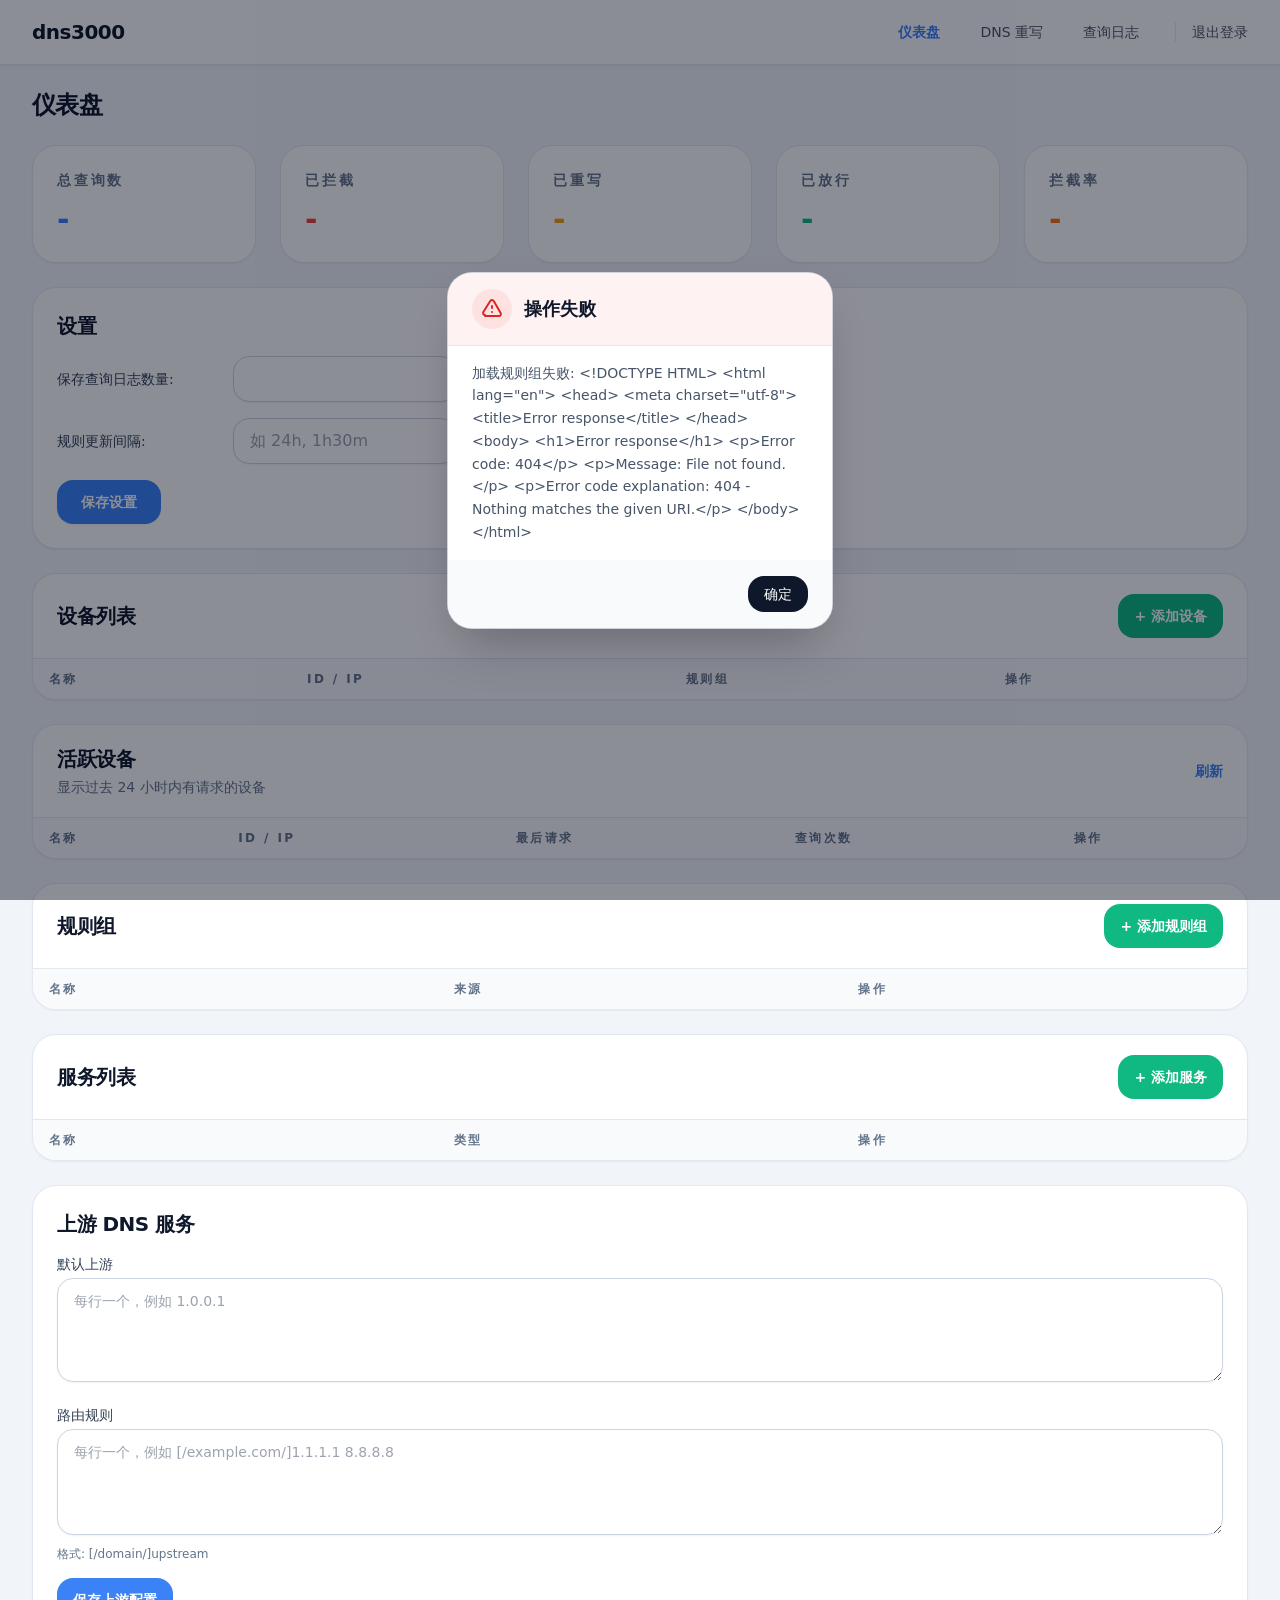
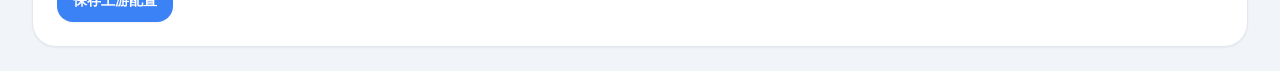
==== commit 4eb4b176: "route upstream base on domain" ====
--- a/data/www/index.html
+++ b/data/www/index.html
@@ -1,5 +1,6 @@
 ﻿<!DOCTYPE html>
 <html lang="zh-CN">
+
 <head>
     <meta charset="UTF-8">
     <meta name="viewport" content="width=device-width, initial-scale=1.0">
@@ -18,21 +19,30 @@
     </script>
     <link rel="stylesheet" href="index.css">
 </head>
+
 <body class="min-h-screen bg-slate-100 text-slate-900">
     <nav class="border-b border-slate-200 bg-white/90 shadow-sm backdrop-blur">
         <div class="mx-auto max-w-7xl px-4 sm:px-6 lg:px-8">
             <div class="flex h-16 items-center justify-between">
                 <div class="flex items-center">
-                    <a href="#" data-action="nav-tab" data-tab="dashboard" class="text-xl font-bold tracking-tight text-slate-900 transition-colors hover:text-primary">dns3000</a>
+                    <a href="#" data-action="nav-tab" data-tab="dashboard"
+                        class="text-xl font-bold tracking-tight text-slate-900 transition-colors hover:text-primary">dns3000</a>
                 </div>
                 <div class="hidden md:flex items-center gap-4">
-                    <a href="#" id="nav-dashboard" data-action="nav-tab" data-tab="dashboard" class="nav-link rounded-full px-3 py-2 text-sm font-semibold text-primary transition-colors">仪表盘</a>
-                    <a href="#" id="nav-rewrites" data-action="nav-tab" data-tab="rewrites" class="nav-link rounded-full px-3 py-2 text-sm font-medium text-slate-600 transition-colors hover:bg-slate-100 hover:text-slate-900">DNS 重写</a>
-                    <a href="#" id="nav-logs" data-action="nav-tab" data-tab="logs" class="nav-link rounded-full px-3 py-2 text-sm font-medium text-slate-600 transition-colors hover:bg-slate-100 hover:text-slate-900">查询日志</a>
-                    <a href="#" data-action="logout" class="nav-link ml-2 border-l border-slate-200 pl-4 text-sm font-medium text-slate-600 transition-colors hover:text-slate-900">退出登录</a>
+                    <a href="#" id="nav-dashboard" data-action="nav-tab" data-tab="dashboard"
+                        class="nav-link rounded-full px-3 py-2 text-sm font-semibold text-primary transition-colors">仪表盘</a>
+                    <a href="#" id="nav-rewrites" data-action="nav-tab" data-tab="rewrites"
+                        class="nav-link rounded-full px-3 py-2 text-sm font-medium text-slate-600 transition-colors hover:bg-slate-100 hover:text-slate-900">DNS
+                        重写</a>
+                    <a href="#" id="nav-logs" data-action="nav-tab" data-tab="logs"
+                        class="nav-link rounded-full px-3 py-2 text-sm font-medium text-slate-600 transition-colors hover:bg-slate-100 hover:text-slate-900">查询日志</a>
+                    <a href="#" data-action="logout"
+                        class="nav-link ml-2 border-l border-slate-200 pl-4 text-sm font-medium text-slate-600 transition-colors hover:text-slate-900">退出登录</a>
                 </div>
                 <div class="md:hidden">
-                    <button type="button" data-action="toggle-nav-menu" id="nav-menu-toggle" class="inline-flex items-center justify-center rounded-full border border-slate-300 bg-white px-4 py-2 text-sm font-medium text-slate-700 shadow-sm transition-colors hover:bg-slate-50" aria-expanded="false" aria-controls="app-nav-links">
+                    <button type="button" data-action="toggle-nav-menu" id="nav-menu-toggle"
+                        class="inline-flex items-center justify-center rounded-full border border-slate-300 bg-white px-4 py-2 text-sm font-medium text-slate-700 shadow-sm transition-colors hover:bg-slate-50"
+                        aria-expanded="false" aria-controls="app-nav-links">
                         菜单
                     </button>
                 </div>
@@ -40,10 +50,15 @@
         </div>
         <div id="app-nav-links" class="hidden border-t border-slate-200 bg-white md:hidden">
             <div class="space-y-1 px-4 py-3">
-                <a href="#" id="nav-dashboard-mobile" data-action="nav-tab" data-tab="dashboard" class="nav-link-mobile block rounded-2xl bg-blue-50 px-4 py-3 text-base font-medium text-primary">仪表盘</a>
-                <a href="#" id="nav-rewrites-mobile" data-action="nav-tab" data-tab="rewrites" class="nav-link-mobile block rounded-2xl px-4 py-3 text-base font-medium text-slate-700 transition-colors hover:bg-slate-50">DNS 重写</a>
-                <a href="#" id="nav-logs-mobile" data-action="nav-tab" data-tab="logs" class="nav-link-mobile block rounded-2xl px-4 py-3 text-base font-medium text-slate-700 transition-colors hover:bg-slate-50">查询日志</a>
-                <a href="#" data-action="logout" class="block rounded-lg px-4 py-3 text-base font-medium text-red-600 hover:bg-red-50">退出登录</a>
+                <a href="#" id="nav-dashboard-mobile" data-action="nav-tab" data-tab="dashboard"
+                    class="nav-link-mobile block rounded-2xl bg-blue-50 px-4 py-3 text-base font-medium text-primary">仪表盘</a>
+                <a href="#" id="nav-rewrites-mobile" data-action="nav-tab" data-tab="rewrites"
+                    class="nav-link-mobile block rounded-2xl px-4 py-3 text-base font-medium text-slate-700 transition-colors hover:bg-slate-50">DNS
+                    重写</a>
+                <a href="#" id="nav-logs-mobile" data-action="nav-tab" data-tab="logs"
+                    class="nav-link-mobile block rounded-2xl px-4 py-3 text-base font-medium text-slate-700 transition-colors hover:bg-slate-50">查询日志</a>
+                <a href="#" data-action="logout"
+                    class="block rounded-lg px-4 py-3 text-base font-medium text-red-600 hover:bg-red-50">退出登录</a>
             </div>
         </div>
     </nav>
@@ -53,36 +68,74 @@
             <h2 class="text-2xl font-bold tracking-tight text-slate-900">仪表盘</h2>
 
             <div class="grid grid-cols-1 sm:grid-cols-2 lg:grid-cols-5 gap-6">
-                <div class="overflow-hidden rounded-3xl border border-slate-200 bg-white p-6 shadow-sm"><h3 class="text-sm font-semibold uppercase tracking-[0.2em] text-slate-500">总查询数</h3><p id="stat-total" class="mt-3 text-3xl font-bold text-primary">-</p></div>
-                <div class="overflow-hidden rounded-3xl border border-slate-200 bg-white p-6 shadow-sm"><h3 class="text-sm font-semibold uppercase tracking-[0.2em] text-slate-500">已拦截</h3><p id="stat-blocked" class="mt-3 text-3xl font-bold text-red-500">-</p></div>
-                <div class="overflow-hidden rounded-3xl border border-slate-200 bg-white p-6 shadow-sm"><h3 class="text-sm font-semibold uppercase tracking-[0.2em] text-slate-500">已重写</h3><p id="stat-rewritten" class="mt-3 text-3xl font-bold text-amber-500">-</p></div>
-                <div class="overflow-hidden rounded-3xl border border-slate-200 bg-white p-6 shadow-sm"><h3 class="text-sm font-semibold uppercase tracking-[0.2em] text-slate-500">已放行</h3><p id="stat-allowed" class="mt-3 text-3xl font-bold text-emerald-500">-</p></div>
-                <div class="overflow-hidden rounded-3xl border border-slate-200 bg-white p-6 shadow-sm"><h3 class="text-sm font-semibold uppercase tracking-[0.2em] text-slate-500">拦截率</h3><p id="stat-percentage" class="mt-3 text-3xl font-bold text-orange-500">-</p></div>
+                <div class="overflow-hidden rounded-3xl border border-slate-200 bg-white p-6 shadow-sm">
+                    <h3 class="text-sm font-semibold uppercase tracking-[0.2em] text-slate-500">总查询数</h3>
+                    <p id="stat-total" class="mt-3 text-3xl font-bold text-primary">-</p>
+                </div>
+                <div class="overflow-hidden rounded-3xl border border-slate-200 bg-white p-6 shadow-sm">
+                    <h3 class="text-sm font-semibold uppercase tracking-[0.2em] text-slate-500">已拦截</h3>
+                    <p id="stat-blocked" class="mt-3 text-3xl font-bold text-red-500">-</p>
+                </div>
+                <div class="overflow-hidden rounded-3xl border border-slate-200 bg-white p-6 shadow-sm">
+                    <h3 class="text-sm font-semibold uppercase tracking-[0.2em] text-slate-500">已重写</h3>
+                    <p id="stat-rewritten" class="mt-3 text-3xl font-bold text-amber-500">-</p>
+                </div>
+                <div class="overflow-hidden rounded-3xl border border-slate-200 bg-white p-6 shadow-sm">
+                    <h3 class="text-sm font-semibold uppercase tracking-[0.2em] text-slate-500">已放行</h3>
+                    <p id="stat-allowed" class="mt-3 text-3xl font-bold text-emerald-500">-</p>
+                </div>
+                <div class="overflow-hidden rounded-3xl border border-slate-200 bg-white p-6 shadow-sm">
+                    <h3 class="text-sm font-semibold uppercase tracking-[0.2em] text-slate-500">拦截率</h3>
+                    <p id="stat-percentage" class="mt-3 text-3xl font-bold text-orange-500">-</p>
+                </div>
             </div>
 
             <section class="space-y-4 rounded-3xl border border-slate-200 bg-white p-5 shadow-sm sm:p-6">
                 <h3 class="text-xl font-bold tracking-tight text-slate-900">设置</h3>
                 <div class="flex flex-col gap-2 sm:flex-row sm:items-center sm:gap-4">
-                    <label for="log-count-input" class="w-full text-sm font-medium text-slate-700 sm:w-40">保存查询日志数量:</label>
-                    <input type="number" id="log-count-input" class="w-full rounded-2xl border border-slate-300 px-4 py-2.5 text-slate-900 shadow-sm outline-none transition focus:border-primary focus:ring-2 focus:ring-blue-100 sm:w-56" min="100" max="50000">
+                    <label for="log-count-input"
+                        class="w-full text-sm font-medium text-slate-700 sm:w-40">保存查询日志数量:</label>
+                    <input type="number" id="log-count-input"
+                        class="w-full rounded-2xl border border-slate-300 px-4 py-2.5 text-slate-900 shadow-sm outline-none transition focus:border-primary focus:ring-2 focus:ring-blue-100 sm:w-56"
+                        min="100" max="50000">
                 </div>
                 <div class="flex flex-col gap-2 lg:flex-row lg:items-center lg:gap-4">
-                    <label for="rule-update-interval-input" class="w-full text-sm font-medium text-slate-700 lg:w-40">规则更新间隔:</label>
-                    <input type="text" id="rule-update-interval-input" class="w-full rounded-2xl border border-slate-300 px-4 py-2.5 text-slate-900 shadow-sm outline-none transition focus:border-primary focus:ring-2 focus:ring-blue-100 lg:w-56" placeholder="如 24h, 1h30m">
+                    <label for="rule-update-interval-input"
+                        class="w-full text-sm font-medium text-slate-700 lg:w-40">规则更新间隔:</label>
+                    <input type="text" id="rule-update-interval-input"
+                        class="w-full rounded-2xl border border-slate-300 px-4 py-2.5 text-slate-900 shadow-sm outline-none transition focus:border-primary focus:ring-2 focus:ring-blue-100 lg:w-56"
+                        placeholder="如 24h, 1h30m">
                     <span class="text-xs text-slate-500">支持格式: 24h, 1h, 30m</span>
                 </div>
-                <button type="button" data-action="save-settings" class="w-full rounded-2xl bg-primary px-6 py-3 text-sm font-semibold text-white shadow-sm transition-colors hover:bg-blue-600 sm:w-auto">保存设置</button>
+                <button type="button" data-action="save-settings"
+                    class="w-full rounded-2xl bg-primary px-6 py-3 text-sm font-semibold text-white shadow-sm transition-colors hover:bg-blue-600 sm:w-auto">保存设置</button>
             </section>
 
             <section class="overflow-hidden rounded-3xl border border-slate-200 bg-white shadow-sm">
-                <div class="flex flex-col gap-3 border-b border-slate-200 px-5 py-5 sm:flex-row sm:items-center sm:justify-between sm:px-6">
+                <div
+                    class="flex flex-col gap-3 border-b border-slate-200 px-5 py-5 sm:flex-row sm:items-center sm:justify-between sm:px-6">
                     <h3 class="text-xl font-bold tracking-tight text-slate-900">设备列表</h3>
-                    <button type="button" data-action="show-add-device-modal" class="w-full rounded-2xl bg-emerald-500 px-4 py-3 text-sm font-semibold text-white transition-colors hover:bg-emerald-600 sm:w-auto">+ 添加设备</button>
-                </div>
-                <div class="overflow-x-auto">
-                    <table class="min-w-[42rem] divide-y divide-slate-200 md:min-w-full">
-                        <thead class="bg-slate-50">
-                            <tr><th class="px-4 py-3 text-left text-xs font-semibold uppercase tracking-[0.2em] text-slate-500">名称</th><th class="px-4 py-3 text-left text-xs font-semibold uppercase tracking-[0.2em] text-slate-500">ID / IP</th><th class="px-4 py-3 text-left text-xs font-semibold uppercase tracking-[0.2em] text-slate-500">规则组</th><th class="px-4 py-3 text-left text-xs font-semibold uppercase tracking-[0.2em] text-slate-500">操作</th></tr>
+                    <button type="button" data-action="show-add-device-modal"
+                        class="w-full rounded-2xl bg-emerald-500 px-4 py-3 text-sm font-semibold text-white transition-colors hover:bg-emerald-600 sm:w-auto">+
+                        添加设备</button>
+                </div>
+                <div class="overflow-x-auto">
+                    <table class="min-w-[42rem] divide-y divide-slate-200 md:min-w-full">
+                        <thead class="bg-slate-50">
+                            <tr>
+                                <th
+                                    class="px-4 py-3 text-left text-xs font-semibold uppercase tracking-[0.2em] text-slate-500">
+                                    名称</th>
+                                <th
+                                    class="px-4 py-3 text-left text-xs font-semibold uppercase tracking-[0.2em] text-slate-500">
+                                    ID / IP</th>
+                                <th
+                                    class="px-4 py-3 text-left text-xs font-semibold uppercase tracking-[0.2em] text-slate-500">
+                                    规则组</th>
+                                <th
+                                    class="px-4 py-3 text-left text-xs font-semibold uppercase tracking-[0.2em] text-slate-500">
+                                    操作</th>
+                            </tr>
                         </thead>
                         <tbody id="devices-table-body" class="divide-y divide-slate-200 bg-white"></tbody>
                     </table>
@@ -90,17 +143,35 @@
             </section>
 
             <section class="overflow-hidden rounded-3xl border border-slate-200 bg-white shadow-sm">
-                <div class="flex flex-col gap-3 border-b border-slate-200 px-5 py-5 sm:flex-row sm:items-center sm:justify-between sm:px-6">
+                <div
+                    class="flex flex-col gap-3 border-b border-slate-200 px-5 py-5 sm:flex-row sm:items-center sm:justify-between sm:px-6">
                     <div>
                         <h3 class="text-xl font-bold tracking-tight text-slate-900">活跃设备</h3>
                         <p class="mt-1 text-sm text-slate-500">显示过去 24 小时内有请求的设备</p>
                     </div>
-                    <button type="button" data-action="refresh-active-devices" class="text-sm font-semibold text-primary transition hover:underline">刷新</button>
-                </div>
-                <div class="overflow-x-auto">
-                    <table class="min-w-[42rem] divide-y divide-slate-200 md:min-w-full">
-                        <thead class="bg-slate-50">
-                            <tr><th class="px-4 py-3 text-left text-xs font-semibold uppercase tracking-[0.2em] text-slate-500">名称</th><th class="px-4 py-3 text-left text-xs font-semibold uppercase tracking-[0.2em] text-slate-500">ID / IP</th><th class="px-4 py-3 text-left text-xs font-semibold uppercase tracking-[0.2em] text-slate-500">最后请求</th><th class="px-4 py-3 text-left text-xs font-semibold uppercase tracking-[0.2em] text-slate-500">查询次数</th><th class="px-4 py-3 text-left text-xs font-semibold uppercase tracking-[0.2em] text-slate-500">操作</th></tr>
+                    <button type="button" data-action="refresh-active-devices"
+                        class="text-sm font-semibold text-primary transition hover:underline">刷新</button>
+                </div>
+                <div class="overflow-x-auto">
+                    <table class="min-w-[42rem] divide-y divide-slate-200 md:min-w-full">
+                        <thead class="bg-slate-50">
+                            <tr>
+                                <th
+                                    class="px-4 py-3 text-left text-xs font-semibold uppercase tracking-[0.2em] text-slate-500">
+                                    名称</th>
+                                <th
+                                    class="px-4 py-3 text-left text-xs font-semibold uppercase tracking-[0.2em] text-slate-500">
+                                    ID / IP</th>
+                                <th
+                                    class="px-4 py-3 text-left text-xs font-semibold uppercase tracking-[0.2em] text-slate-500">
+                                    最后请求</th>
+                                <th
+                                    class="px-4 py-3 text-left text-xs font-semibold uppercase tracking-[0.2em] text-slate-500">
+                                    查询次数</th>
+                                <th
+                                    class="px-4 py-3 text-left text-xs font-semibold uppercase tracking-[0.2em] text-slate-500">
+                                    操作</th>
+                            </tr>
                         </thead>
                         <tbody id="active-devices-table-body" class="divide-y divide-slate-200 bg-white"></tbody>
                     </table>
@@ -108,14 +179,27 @@
             </section>
 
             <section class="overflow-hidden rounded-3xl border border-slate-200 bg-white shadow-sm">
-                <div class="flex flex-col gap-3 border-b border-slate-200 px-5 py-5 sm:flex-row sm:items-center sm:justify-between sm:px-6">
+                <div
+                    class="flex flex-col gap-3 border-b border-slate-200 px-5 py-5 sm:flex-row sm:items-center sm:justify-between sm:px-6">
                     <h3 class="text-xl font-bold tracking-tight text-slate-900">规则组</h3>
-                    <button type="button" data-action="show-add-rule-group-modal" class="w-full rounded-2xl bg-emerald-500 px-4 py-3 text-sm font-semibold text-white transition-colors hover:bg-emerald-600 sm:w-auto">+ 添加规则组</button>
-                </div>
-                <div class="overflow-x-auto">
-                    <table class="min-w-[42rem] divide-y divide-slate-200 md:min-w-full">
-                        <thead class="bg-slate-50">
-                            <tr><th class="px-4 py-3 text-left text-xs font-semibold uppercase tracking-[0.2em] text-slate-500">名称</th><th class="px-4 py-3 text-left text-xs font-semibold uppercase tracking-[0.2em] text-slate-500">来源</th><th class="px-4 py-3 text-left text-xs font-semibold uppercase tracking-[0.2em] text-slate-500">操作</th></tr>
+                    <button type="button" data-action="show-add-rule-group-modal"
+                        class="w-full rounded-2xl bg-emerald-500 px-4 py-3 text-sm font-semibold text-white transition-colors hover:bg-emerald-600 sm:w-auto">+
+                        添加规则组</button>
+                </div>
+                <div class="overflow-x-auto">
+                    <table class="min-w-[42rem] divide-y divide-slate-200 md:min-w-full">
+                        <thead class="bg-slate-50">
+                            <tr>
+                                <th
+                                    class="px-4 py-3 text-left text-xs font-semibold uppercase tracking-[0.2em] text-slate-500">
+                                    名称</th>
+                                <th
+                                    class="px-4 py-3 text-left text-xs font-semibold uppercase tracking-[0.2em] text-slate-500">
+                                    来源</th>
+                                <th
+                                    class="px-4 py-3 text-left text-xs font-semibold uppercase tracking-[0.2em] text-slate-500">
+                                    操作</th>
+                            </tr>
                         </thead>
                         <tbody id="rule-groups-table-body" class="divide-y divide-slate-200 bg-white"></tbody>
                     </table>
@@ -123,14 +207,27 @@
             </section>
 
             <section class="overflow-hidden rounded-3xl border border-slate-200 bg-white shadow-sm">
-                <div class="flex flex-col gap-3 border-b border-slate-200 px-5 py-5 sm:flex-row sm:items-center sm:justify-between sm:px-6">
+                <div
+                    class="flex flex-col gap-3 border-b border-slate-200 px-5 py-5 sm:flex-row sm:items-center sm:justify-between sm:px-6">
                     <h3 class="text-xl font-bold tracking-tight text-slate-900">服务列表</h3>
-                    <button type="button" data-action="show-add-service-modal" class="w-full rounded-2xl bg-emerald-500 px-4 py-3 text-sm font-semibold text-white transition-colors hover:bg-emerald-600 sm:w-auto">+ 添加服务</button>
-                </div>
-                <div class="overflow-x-auto">
-                    <table class="min-w-[42rem] divide-y divide-slate-200 md:min-w-full">
-                        <thead class="bg-slate-50">
-                            <tr><th class="px-4 py-3 text-left text-xs font-semibold uppercase tracking-[0.2em] text-slate-500">名称</th><th class="px-4 py-3 text-left text-xs font-semibold uppercase tracking-[0.2em] text-slate-500">类型</th><th class="px-4 py-3 text-left text-xs font-semibold uppercase tracking-[0.2em] text-slate-500">操作</th></tr>
+                    <button type="button" data-action="show-add-service-modal"
+                        class="w-full rounded-2xl bg-emerald-500 px-4 py-3 text-sm font-semibold text-white transition-colors hover:bg-emerald-600 sm:w-auto">+
+                        添加服务</button>
+                </div>
+                <div class="overflow-x-auto">
+                    <table class="min-w-[42rem] divide-y divide-slate-200 md:min-w-full">
+                        <thead class="bg-slate-50">
+                            <tr>
+                                <th
+                                    class="px-4 py-3 text-left text-xs font-semibold uppercase tracking-[0.2em] text-slate-500">
+                                    名称</th>
+                                <th
+                                    class="px-4 py-3 text-left text-xs font-semibold uppercase tracking-[0.2em] text-slate-500">
+                                    类型</th>
+                                <th
+                                    class="px-4 py-3 text-left text-xs font-semibold uppercase tracking-[0.2em] text-slate-500">
+                                    操作</th>
+                            </tr>
                         </thead>
                         <tbody id="services-table-body" class="divide-y divide-slate-200 bg-white"></tbody>
                     </table>
@@ -141,45 +238,72 @@
                 <h3 class="text-xl font-bold tracking-tight text-slate-900">上游 DNS 服务</h3>
                 <div>
                     <label for="upstreams-default" class="mb-1 block text-sm font-medium text-slate-700">默认上游</label>
-                    <textarea id="upstreams-default" rows="3" class="min-h-[6.5rem] w-full rounded-2xl border border-slate-300 px-4 py-3 text-sm text-slate-900 shadow-sm outline-none transition focus:border-primary focus:ring-2 focus:ring-blue-100" placeholder="每行一个，例如 1.0.0.1"></textarea>
+                    <textarea id="upstreams-default" rows="3"
+                        class="min-h-[6.5rem] w-full rounded-2xl border border-slate-300 px-4 py-3 text-sm text-slate-900 shadow-sm outline-none transition focus:border-primary focus:ring-2 focus:ring-blue-100"
+                        placeholder="每行一个，例如 1.0.0.1"></textarea>
                 </div>
                 <div>
                     <label for="upstreams-rules" class="mb-1 block text-sm font-medium text-slate-700">路由规则</label>
-                    <textarea id="upstreams-rules" rows="4" class="min-h-[6.5rem] w-full rounded-2xl border border-slate-300 px-4 py-3 text-sm text-slate-900 shadow-sm outline-none transition focus:border-primary focus:ring-2 focus:ring-blue-100"></textarea>
-                    <p class="mt-1 text-xs text-slate-500">示例: [/domain/]upstream 或 [device-id-or-ip]upstream</p>
-                </div>
-                <button type="button" data-action="save-upstreams" class="w-full rounded-2xl bg-primary px-4 py-3 text-sm font-semibold text-white shadow-sm transition-colors hover:bg-blue-600 sm:w-auto">保存上游配置</button>
+                    <textarea id="upstreams-rules" rows="4"
+                        class="min-h-[6.5rem] w-full rounded-2xl border border-slate-300 px-4 py-3 text-sm text-slate-900 shadow-sm outline-none transition focus:border-primary focus:ring-2 focus:ring-blue-100"
+                        placeholder="每行一个，例如 [/example.com/]1.1.1.1 8.8.8.8"></textarea>
+                    <p class="mt-1 text-xs text-slate-500">格式: [/domain/]upstream</p>
+                </div>
+                <button type="button" data-action="save-upstreams"
+                    class="w-full rounded-2xl bg-primary px-4 py-3 text-sm font-semibold text-white shadow-sm transition-colors hover:bg-blue-600 sm:w-auto">保存上游配置</button>
             </section>
         </section>
 
         <section id="tab-logs" class="hidden space-y-6">
             <h2 class="text-2xl font-bold tracking-tight text-slate-900">查询日志</h2>
-            <div class="flex flex-col gap-3 rounded-3xl border border-slate-200 bg-white p-5 shadow-sm sm:flex-row sm:flex-wrap sm:items-center sm:gap-4 sm:p-6">
-                <input type="text" id="filter-domain" placeholder="域名" class="min-w-0 flex-1 rounded-2xl border border-slate-300 px-4 py-2.5 text-slate-900 shadow-sm outline-none transition focus:border-primary focus:ring-2 focus:ring-blue-100 sm:min-w-[150px]">
-                <input type="text" id="filter-device" placeholder="设备 IP / 名称" class="min-w-0 flex-1 rounded-2xl border border-slate-300 px-4 py-2.5 text-slate-900 shadow-sm outline-none transition focus:border-primary focus:ring-2 focus:ring-blue-100 sm:min-w-[150px]">
-                <select id="filter-status" class="rounded-2xl border border-slate-300 px-4 py-2.5 text-slate-900 shadow-sm outline-none transition focus:border-primary focus:ring-2 focus:ring-blue-100">
+            <div
+                class="flex flex-col gap-3 rounded-3xl border border-slate-200 bg-white p-5 shadow-sm sm:flex-row sm:flex-wrap sm:items-center sm:gap-4 sm:p-6">
+                <input type="text" id="filter-domain" placeholder="域名"
+                    class="min-w-0 flex-1 rounded-2xl border border-slate-300 px-4 py-2.5 text-slate-900 shadow-sm outline-none transition focus:border-primary focus:ring-2 focus:ring-blue-100 sm:min-w-[150px]">
+                <input type="text" id="filter-device" placeholder="设备 IP / 名称"
+                    class="min-w-0 flex-1 rounded-2xl border border-slate-300 px-4 py-2.5 text-slate-900 shadow-sm outline-none transition focus:border-primary focus:ring-2 focus:ring-blue-100 sm:min-w-[150px]">
+                <select id="filter-status"
+                    class="rounded-2xl border border-slate-300 px-4 py-2.5 text-slate-900 shadow-sm outline-none transition focus:border-primary focus:ring-2 focus:ring-blue-100">
                     <option value="">全部状态</option>
                     <option value="Blocked">已拦截</option>
                     <option value="Allowed">已放行</option>
                     <option value="Rewritten">已重写</option>
                 </select>
-                <button type="button" data-action="fetch-logs" class="w-full rounded-2xl bg-primary px-4 py-2.5 text-sm font-semibold text-white transition-colors hover:bg-blue-600 sm:w-auto">搜索</button>
+                <button type="button" data-action="fetch-logs"
+                    class="w-full rounded-2xl bg-primary px-4 py-2.5 text-sm font-semibold text-white transition-colors hover:bg-blue-600 sm:w-auto">搜索</button>
             </div>
             <section class="overflow-hidden rounded-3xl border border-slate-200 bg-white shadow-sm">
                 <div class="overflow-x-auto">
                     <table class="min-w-[42rem] divide-y divide-slate-200 md:min-w-full">
                         <thead class="bg-slate-50">
-                            <tr><th class="px-4 py-3 text-left text-xs font-semibold uppercase tracking-[0.2em] text-slate-500">时间</th><th class="px-4 py-3 text-left text-xs font-semibold uppercase tracking-[0.2em] text-slate-500">请求</th><th class="px-4 py-3 text-left text-xs font-semibold uppercase tracking-[0.2em] text-slate-500">状态 / 规则</th><th class="px-4 py-3 text-left text-xs font-semibold uppercase tracking-[0.2em] text-slate-500">设备</th></tr>
+                            <tr>
+                                <th
+                                    class="px-4 py-3 text-left text-xs font-semibold uppercase tracking-[0.2em] text-slate-500">
+                                    时间</th>
+                                <th
+                                    class="px-4 py-3 text-left text-xs font-semibold uppercase tracking-[0.2em] text-slate-500">
+                                    请求</th>
+                                <th
+                                    class="px-4 py-3 text-left text-xs font-semibold uppercase tracking-[0.2em] text-slate-500">
+                                    状态 / 规则</th>
+                                <th
+                                    class="px-4 py-3 text-left text-xs font-semibold uppercase tracking-[0.2em] text-slate-500">
+                                    设备</th>
+                            </tr>
                         </thead>
                         <tbody id="logs-table-body" class="divide-y divide-slate-200 bg-white"></tbody>
                     </table>
                 </div>
-                <div class="flex flex-col gap-3 border-t border-slate-200 bg-slate-50 px-4 py-4 sm:flex-row sm:items-center sm:justify-between">
+                <div
+                    class="flex flex-col gap-3 border-t border-slate-200 bg-slate-50 px-4 py-4 sm:flex-row sm:items-center sm:justify-between">
                     <span id="logs-info" class="text-sm text-slate-700"></span>
                     <div class="flex items-center gap-2">
-                        <button type="button" id="btn-prev" data-action="logs-prev" class="flex-1 rounded-xl border border-slate-300 bg-white px-3 py-2 text-sm font-medium text-slate-700 transition disabled:cursor-not-allowed disabled:opacity-50 sm:flex-none">上一页</button>
-                        <span id="page-info" class="min-w-[5rem] px-3 py-2 text-center text-sm font-medium text-slate-700"></span>
-                        <button type="button" id="btn-next" data-action="logs-next" class="flex-1 rounded-xl border border-slate-300 bg-white px-3 py-2 text-sm font-medium text-slate-700 transition disabled:cursor-not-allowed disabled:opacity-50 sm:flex-none">下一页</button>
+                        <button type="button" id="btn-prev" data-action="logs-prev"
+                            class="flex-1 rounded-xl border border-slate-300 bg-white px-3 py-2 text-sm font-medium text-slate-700 transition disabled:cursor-not-allowed disabled:opacity-50 sm:flex-none">上一页</button>
+                        <span id="page-info"
+                            class="min-w-[5rem] px-3 py-2 text-center text-sm font-medium text-slate-700"></span>
+                        <button type="button" id="btn-next" data-action="logs-next"
+                            class="flex-1 rounded-xl border border-slate-300 bg-white px-3 py-2 text-sm font-medium text-slate-700 transition disabled:cursor-not-allowed disabled:opacity-50 sm:flex-none">下一页</button>
                     </div>
                 </div>
             </section>
@@ -189,24 +313,41 @@
             <h2 class="text-2xl font-bold tracking-tight text-slate-900">DNS 重写</h2>
             <section class="rounded-3xl border border-slate-200 bg-white p-5 shadow-sm sm:p-6">
                 <div class="mb-4 flex flex-col gap-3 sm:flex-row sm:flex-wrap sm:items-center">
-                    <input type="text" id="rewrite-name" placeholder="域名，例如 example.com 或 *.example.com" class="min-w-0 flex-1 rounded-2xl border border-slate-300 px-4 py-2.5 text-slate-900 shadow-sm outline-none transition focus:border-primary focus:ring-2 focus:ring-blue-100 sm:min-w-[200px]">
-                    <input type="text" id="rewrite-value" placeholder="IP 或域名" class="min-w-0 flex-1 rounded-2xl border border-slate-300 px-4 py-2.5 text-slate-900 shadow-sm outline-none transition focus:border-primary focus:ring-2 focus:ring-blue-100 sm:min-w-[150px]">
-                    <button type="button" data-action="add-rewrite" class="w-full rounded-2xl bg-emerald-500 px-4 py-2.5 text-sm font-semibold text-white transition-colors hover:bg-emerald-600 sm:w-auto">添加</button>
-                </div>
-                <div class="overflow-x-auto">
-                    <table class="min-w-[42rem] divide-y divide-slate-200 md:min-w-full">
-                        <thead class="bg-slate-50">
-                            <tr><th class="px-4 py-3 text-left text-xs font-semibold uppercase tracking-[0.2em] text-slate-500">域名</th><th class="px-4 py-3 text-left text-xs font-semibold uppercase tracking-[0.2em] text-slate-500">响应</th><th class="px-4 py-3 text-left text-xs font-semibold uppercase tracking-[0.2em] text-slate-500">操作</th></tr>
+                    <input type="text" id="rewrite-name" placeholder="域名，例如 example.com 或 *.example.com"
+                        class="min-w-0 flex-1 rounded-2xl border border-slate-300 px-4 py-2.5 text-slate-900 shadow-sm outline-none transition focus:border-primary focus:ring-2 focus:ring-blue-100 sm:min-w-[200px]">
+                    <input type="text" id="rewrite-value" placeholder="IP 或域名"
+                        class="min-w-0 flex-1 rounded-2xl border border-slate-300 px-4 py-2.5 text-slate-900 shadow-sm outline-none transition focus:border-primary focus:ring-2 focus:ring-blue-100 sm:min-w-[150px]">
+                    <button type="button" data-action="add-rewrite"
+                        class="w-full rounded-2xl bg-emerald-500 px-4 py-2.5 text-sm font-semibold text-white transition-colors hover:bg-emerald-600 sm:w-auto">添加</button>
+                </div>
+                <div class="overflow-x-auto">
+                    <table class="min-w-[42rem] divide-y divide-slate-200 md:min-w-full">
+                        <thead class="bg-slate-50">
+                            <tr>
+                                <th
+                                    class="px-4 py-3 text-left text-xs font-semibold uppercase tracking-[0.2em] text-slate-500">
+                                    域名</th>
+                                <th
+                                    class="px-4 py-3 text-left text-xs font-semibold uppercase tracking-[0.2em] text-slate-500">
+                                    响应</th>
+                                <th
+                                    class="px-4 py-3 text-left text-xs font-semibold uppercase tracking-[0.2em] text-slate-500">
+                                    操作</th>
+                            </tr>
                         </thead>
                         <tbody id="rewrites-table-body" class="divide-y divide-slate-200 bg-white"></tbody>
                     </table>
                 </div>
-                <div class="mt-4 flex flex-col gap-3 border-t border-slate-200 bg-slate-50 px-4 py-4 sm:-mx-6 sm:-mb-6 sm:flex-row sm:items-center sm:justify-between sm:px-6">
+                <div
+                    class="mt-4 flex flex-col gap-3 border-t border-slate-200 bg-slate-50 px-4 py-4 sm:-mx-6 sm:-mb-6 sm:flex-row sm:items-center sm:justify-between sm:px-6">
                     <span id="rewrites-info" class="text-sm text-slate-700"></span>
                     <div class="flex items-center gap-2">
-                        <button type="button" id="rewrites-btn-prev" data-action="rewrites-prev" class="flex-1 rounded-xl border border-slate-300 bg-white px-3 py-2 text-sm font-medium text-slate-700 transition disabled:cursor-not-allowed disabled:opacity-50 sm:flex-none">上一页</button>
-                        <span id="rewrites-page-info" class="min-w-[5rem] px-3 py-2 text-center text-sm font-medium text-slate-700"></span>
-                        <button type="button" id="rewrites-btn-next" data-action="rewrites-next" class="flex-1 rounded-xl border border-slate-300 bg-white px-3 py-2 text-sm font-medium text-slate-700 transition disabled:cursor-not-allowed disabled:opacity-50 sm:flex-none">下一页</button>
+                        <button type="button" id="rewrites-btn-prev" data-action="rewrites-prev"
+                            class="flex-1 rounded-xl border border-slate-300 bg-white px-3 py-2 text-sm font-medium text-slate-700 transition disabled:cursor-not-allowed disabled:opacity-50 sm:flex-none">上一页</button>
+                        <span id="rewrites-page-info"
+                            class="min-w-[5rem] px-3 py-2 text-center text-sm font-medium text-slate-700"></span>
+                        <button type="button" id="rewrites-btn-next" data-action="rewrites-next"
+                            class="flex-1 rounded-xl border border-slate-300 bg-white px-3 py-2 text-sm font-medium text-slate-700 transition disabled:cursor-not-allowed disabled:opacity-50 sm:flex-none">下一页</button>
                     </div>
                 </div>
             </section>
@@ -217,10 +358,12 @@
         <div class="modal-panel max-w-lg rounded-3xl bg-white shadow-2xl ring-1 ring-slate-200/80">
             <div class="p-6">
                 <h3 class="mb-4 text-lg font-semibold text-slate-900">日志详情</h3>
-                <div id="modal-log-content" class="modal-content-scroll max-h-[60vh] space-y-2 pr-1 text-sm text-slate-700"></div>
+                <div id="modal-log-content"
+                    class="modal-content-scroll max-h-[60vh] space-y-2 pr-1 text-sm text-slate-700"></div>
             </div>
             <div class="px-6 pb-6 text-right">
-                <button type="button" data-action="modal-close" data-modal-id="modal-log-details" class="rounded-2xl bg-slate-200 px-4 py-2 text-sm font-medium text-slate-800 transition-colors hover:bg-slate-300">关闭</button>
+                <button type="button" data-action="modal-close" data-modal-id="modal-log-details"
+                    class="rounded-2xl bg-slate-200 px-4 py-2 text-sm font-medium text-slate-800 transition-colors hover:bg-slate-300">关闭</button>
             </div>
         </div>
     </div>
@@ -232,21 +375,28 @@
                 <div id="modal-edit-content" class="modal-content-scroll space-y-4 max-h-[60vh] pr-1"></div>
             </div>
             <div class="flex justify-end space-x-2 px-6 pb-6">
-                <button type="button" data-action="modal-close" data-modal-id="modal-edit" class="rounded-2xl bg-slate-200 px-4 py-2 text-sm font-medium text-slate-800 transition-colors hover:bg-slate-300">取消</button>
-                <button type="button" id="modal-edit-save" data-action="modal-save" class="rounded-2xl bg-primary px-4 py-2 text-sm font-semibold text-white transition-colors hover:bg-blue-600">保存</button>
+                <button type="button" data-action="modal-close" data-modal-id="modal-edit"
+                    class="rounded-2xl bg-slate-200 px-4 py-2 text-sm font-medium text-slate-800 transition-colors hover:bg-slate-300">取消</button>
+                <button type="button" id="modal-edit-save" data-action="modal-save"
+                    class="rounded-2xl bg-primary px-4 py-2 text-sm font-semibold text-white transition-colors hover:bg-blue-600">保存</button>
             </div>
         </div>
     </div>
 
     <div id="modal-alert" class="modal-overlay fixed inset-0 z-[60] items-center justify-center bg-slate-950/45">
-        <div class="mx-4 w-full max-w-sm overflow-hidden rounded-3xl bg-white shadow-2xl ring-1 ring-slate-200/80 transition-all">
+        <div
+            class="mx-4 w-full max-w-sm overflow-hidden rounded-3xl bg-white shadow-2xl ring-1 ring-slate-200/80 transition-all">
             <div id="modal-alert-header" class="flex items-center space-x-3 border-b px-6 py-4">
-                <div id="modal-alert-icon" class="flex h-10 w-10 flex-shrink-0 items-center justify-center rounded-full"></div>
+                <div id="modal-alert-icon"
+                    class="flex h-10 w-10 flex-shrink-0 items-center justify-center rounded-full"></div>
                 <h3 id="modal-alert-title" class="text-lg font-bold text-slate-900">提示</h3>
             </div>
-            <div class="px-6 py-4"><p id="modal-alert-message" class="text-sm leading-relaxed text-slate-600"></p></div>
+            <div class="px-6 py-4">
+                <p id="modal-alert-message" class="text-sm leading-relaxed text-slate-600"></p>
+            </div>
             <div class="flex justify-end bg-slate-50 px-6 py-4">
-                <button type="button" data-action="modal-close" data-modal-id="modal-alert" class="rounded-2xl bg-slate-900 px-4 py-2 text-sm font-medium text-white transition-colors hover:bg-slate-800 focus:outline-none focus:ring-2 focus:ring-slate-900 focus:ring-offset-2">确定</button>
+                <button type="button" data-action="modal-close" data-modal-id="modal-alert"
+                    class="rounded-2xl bg-slate-900 px-4 py-2 text-sm font-medium text-white transition-colors hover:bg-slate-800 focus:outline-none focus:ring-2 focus:ring-slate-900 focus:ring-offset-2">确定</button>
             </div>
         </div>
     </div>
@@ -256,12 +406,15 @@
             <h3 class="mb-4 text-lg font-semibold text-slate-900">确认删除</h3>
             <p id="modal-confirm-text" class="mb-4 text-sm leading-relaxed text-slate-600"></p>
             <div class="flex justify-end space-x-2">
-                <button type="button" data-action="modal-close" data-modal-id="modal-confirm" class="rounded-2xl bg-slate-200 px-4 py-2 text-sm font-medium text-slate-800 transition-colors hover:bg-slate-300">取消</button>
-                <button type="button" id="modal-confirm-btn" data-action="modal-confirm-delete" class="rounded-2xl bg-red-500 px-4 py-2 text-sm font-semibold text-white transition-colors hover:bg-red-600">删除</button>
+                <button type="button" data-action="modal-close" data-modal-id="modal-confirm"
+                    class="rounded-2xl bg-slate-200 px-4 py-2 text-sm font-medium text-slate-800 transition-colors hover:bg-slate-300">取消</button>
+                <button type="button" id="modal-confirm-btn" data-action="modal-confirm-delete"
+                    class="rounded-2xl bg-red-500 px-4 py-2 text-sm font-semibold text-white transition-colors hover:bg-red-600">删除</button>
             </div>
         </div>
     </div>
 
     <script src="app.js"></script>
 </body>
-</html>
+
+</html>
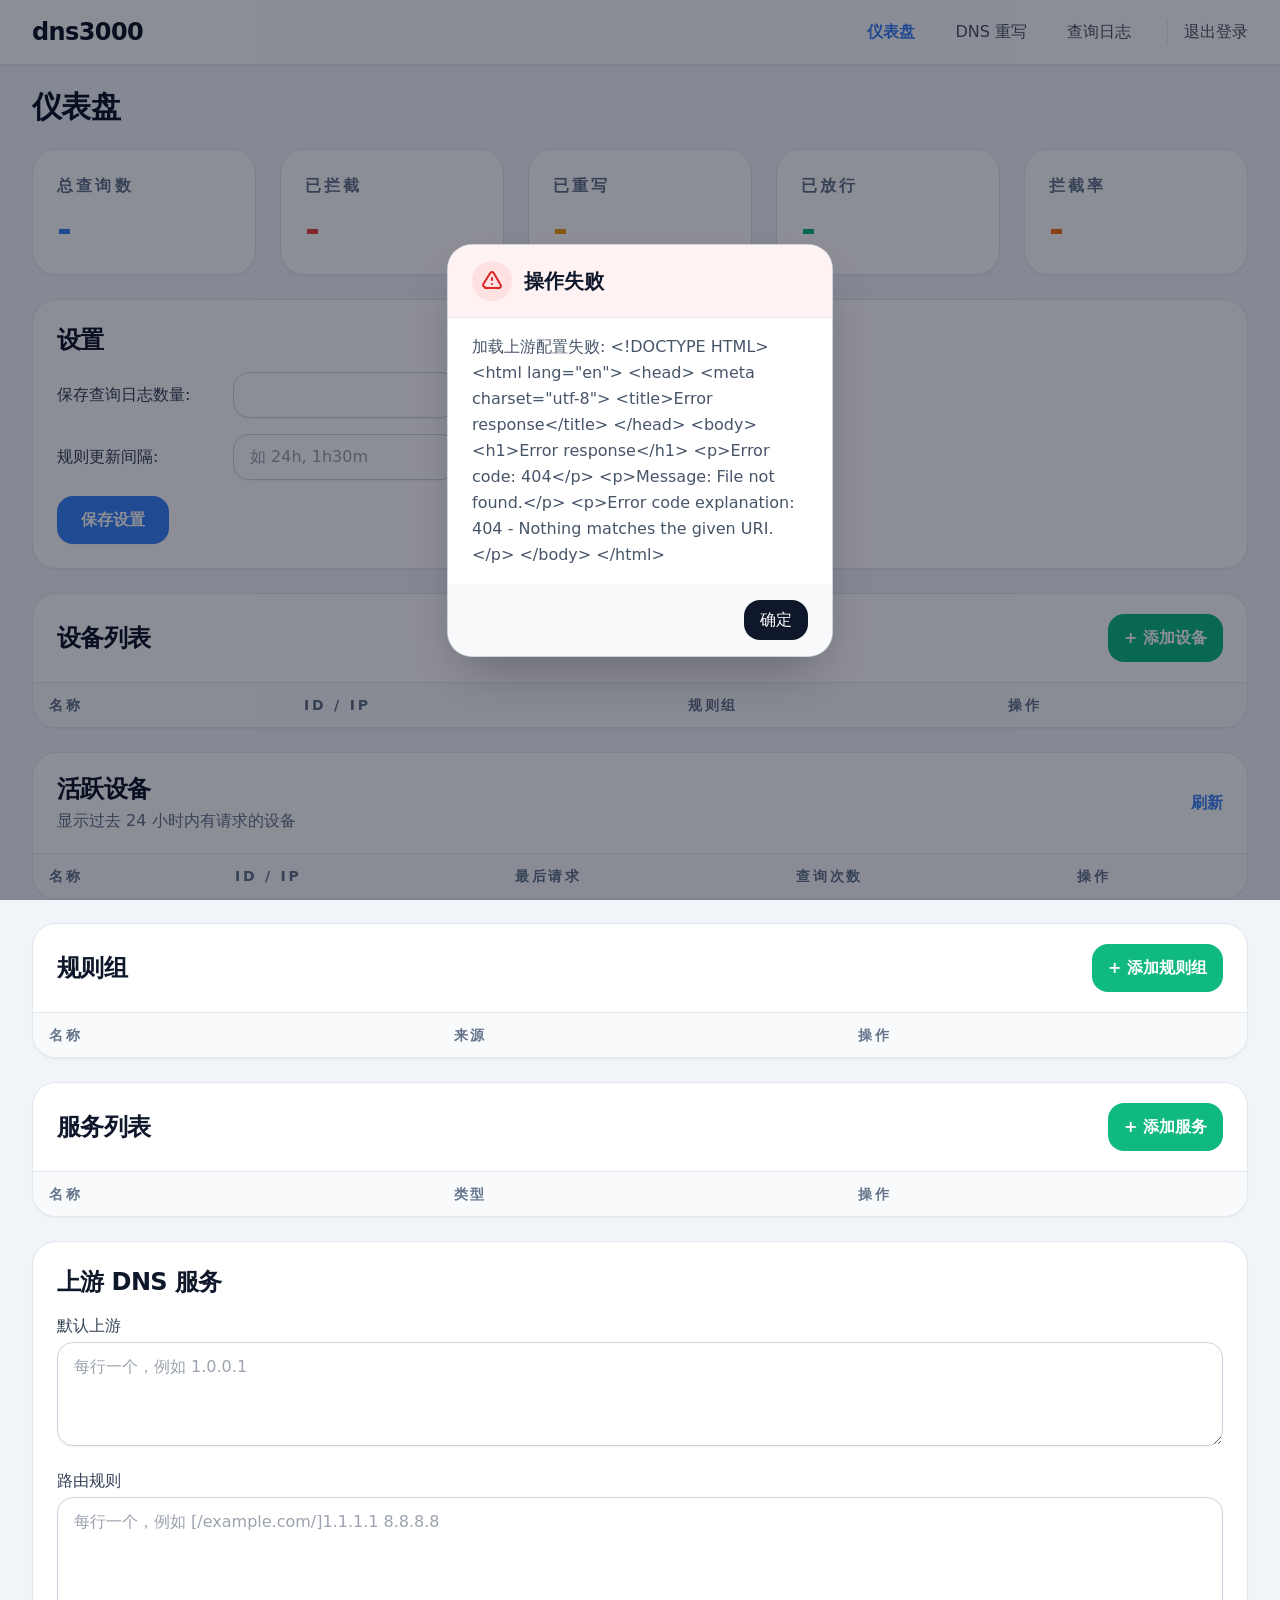
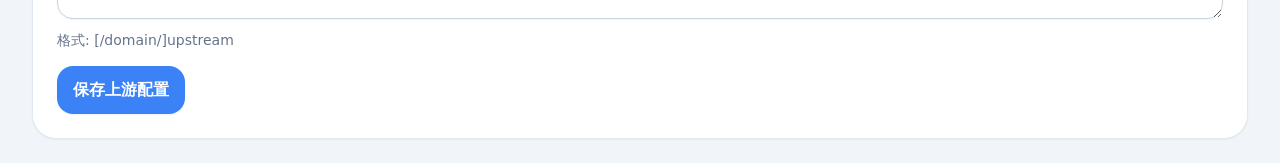
==== commit 8a8b2aaa: "larger font size" ====
--- a/data/www/index.html
+++ b/data/www/index.html
@@ -20,28 +20,28 @@
     <link rel="stylesheet" href="index.css">
 </head>
 
-<body class="min-h-screen bg-slate-100 text-slate-900">
+<body class="min-h-screen bg-slate-100 text-[15px] text-slate-900 sm:text-base">
     <nav class="border-b border-slate-200 bg-white/90 shadow-sm backdrop-blur">
         <div class="mx-auto max-w-7xl px-4 sm:px-6 lg:px-8">
             <div class="flex h-16 items-center justify-between">
                 <div class="flex items-center">
                     <a href="#" data-action="nav-tab" data-tab="dashboard"
-                        class="text-xl font-bold tracking-tight text-slate-900 transition-colors hover:text-primary">dns3000</a>
+                        class="text-2xl font-bold tracking-tight text-slate-900 transition-colors hover:text-primary">dns3000</a>
                 </div>
                 <div class="hidden md:flex items-center gap-4">
                     <a href="#" id="nav-dashboard" data-action="nav-tab" data-tab="dashboard"
-                        class="nav-link rounded-full px-3 py-2 text-sm font-semibold text-primary transition-colors">仪表盘</a>
+                        class="nav-link rounded-full px-3 py-2 text-base font-semibold text-primary transition-colors">仪表盘</a>
                     <a href="#" id="nav-rewrites" data-action="nav-tab" data-tab="rewrites"
-                        class="nav-link rounded-full px-3 py-2 text-sm font-medium text-slate-600 transition-colors hover:bg-slate-100 hover:text-slate-900">DNS
+                        class="nav-link rounded-full px-3 py-2 text-base font-medium text-slate-600 transition-colors hover:bg-slate-100 hover:text-slate-900">DNS
                         重写</a>
                     <a href="#" id="nav-logs" data-action="nav-tab" data-tab="logs"
-                        class="nav-link rounded-full px-3 py-2 text-sm font-medium text-slate-600 transition-colors hover:bg-slate-100 hover:text-slate-900">查询日志</a>
+                        class="nav-link rounded-full px-3 py-2 text-base font-medium text-slate-600 transition-colors hover:bg-slate-100 hover:text-slate-900">查询日志</a>
                     <a href="#" data-action="logout"
-                        class="nav-link ml-2 border-l border-slate-200 pl-4 text-sm font-medium text-slate-600 transition-colors hover:text-slate-900">退出登录</a>
+                        class="nav-link ml-2 border-l border-slate-200 pl-4 text-base font-medium text-slate-600 transition-colors hover:text-slate-900">退出登录</a>
                 </div>
                 <div class="md:hidden">
                     <button type="button" data-action="toggle-nav-menu" id="nav-menu-toggle"
-                        class="inline-flex items-center justify-center rounded-full border border-slate-300 bg-white px-4 py-2 text-sm font-medium text-slate-700 shadow-sm transition-colors hover:bg-slate-50"
+                        class="inline-flex items-center justify-center rounded-full border border-slate-300 bg-white px-4 py-2.5 text-base font-medium text-slate-700 shadow-sm transition-colors hover:bg-slate-50"
                         aria-expanded="false" aria-controls="app-nav-links">
                         菜单
                     </button>
@@ -65,58 +65,58 @@
 
     <main class="mx-auto max-w-7xl px-4 py-6 sm:px-6 lg:px-8">
         <section id="tab-dashboard" class="space-y-6">
-            <h2 class="text-2xl font-bold tracking-tight text-slate-900">仪表盘</h2>
+            <h2 class="text-3xl font-bold tracking-tight text-slate-900">仪表盘</h2>
 
             <div class="grid grid-cols-1 sm:grid-cols-2 lg:grid-cols-5 gap-6">
                 <div class="overflow-hidden rounded-3xl border border-slate-200 bg-white p-6 shadow-sm">
-                    <h3 class="text-sm font-semibold uppercase tracking-[0.2em] text-slate-500">总查询数</h3>
-                    <p id="stat-total" class="mt-3 text-3xl font-bold text-primary">-</p>
+                    <h3 class="text-base font-semibold uppercase tracking-[0.2em] text-slate-500">总查询数</h3>
+                    <p id="stat-total" class="mt-3 text-4xl font-bold text-primary">-</p>
                 </div>
                 <div class="overflow-hidden rounded-3xl border border-slate-200 bg-white p-6 shadow-sm">
-                    <h3 class="text-sm font-semibold uppercase tracking-[0.2em] text-slate-500">已拦截</h3>
-                    <p id="stat-blocked" class="mt-3 text-3xl font-bold text-red-500">-</p>
+                    <h3 class="text-base font-semibold uppercase tracking-[0.2em] text-slate-500">已拦截</h3>
+                    <p id="stat-blocked" class="mt-3 text-4xl font-bold text-red-500">-</p>
                 </div>
                 <div class="overflow-hidden rounded-3xl border border-slate-200 bg-white p-6 shadow-sm">
-                    <h3 class="text-sm font-semibold uppercase tracking-[0.2em] text-slate-500">已重写</h3>
-                    <p id="stat-rewritten" class="mt-3 text-3xl font-bold text-amber-500">-</p>
+                    <h3 class="text-base font-semibold uppercase tracking-[0.2em] text-slate-500">已重写</h3>
+                    <p id="stat-rewritten" class="mt-3 text-4xl font-bold text-amber-500">-</p>
                 </div>
                 <div class="overflow-hidden rounded-3xl border border-slate-200 bg-white p-6 shadow-sm">
-                    <h3 class="text-sm font-semibold uppercase tracking-[0.2em] text-slate-500">已放行</h3>
-                    <p id="stat-allowed" class="mt-3 text-3xl font-bold text-emerald-500">-</p>
+                    <h3 class="text-base font-semibold uppercase tracking-[0.2em] text-slate-500">已放行</h3>
+                    <p id="stat-allowed" class="mt-3 text-4xl font-bold text-emerald-500">-</p>
                 </div>
                 <div class="overflow-hidden rounded-3xl border border-slate-200 bg-white p-6 shadow-sm">
-                    <h3 class="text-sm font-semibold uppercase tracking-[0.2em] text-slate-500">拦截率</h3>
-                    <p id="stat-percentage" class="mt-3 text-3xl font-bold text-orange-500">-</p>
+                    <h3 class="text-base font-semibold uppercase tracking-[0.2em] text-slate-500">拦截率</h3>
+                    <p id="stat-percentage" class="mt-3 text-4xl font-bold text-orange-500">-</p>
                 </div>
             </div>
 
             <section class="space-y-4 rounded-3xl border border-slate-200 bg-white p-5 shadow-sm sm:p-6">
-                <h3 class="text-xl font-bold tracking-tight text-slate-900">设置</h3>
+                <h3 class="text-2xl font-bold tracking-tight text-slate-900">设置</h3>
                 <div class="flex flex-col gap-2 sm:flex-row sm:items-center sm:gap-4">
                     <label for="log-count-input"
-                        class="w-full text-sm font-medium text-slate-700 sm:w-40">保存查询日志数量:</label>
+                        class="w-full text-base font-medium text-slate-700 sm:w-40">保存查询日志数量:</label>
                     <input type="number" id="log-count-input"
                         class="w-full rounded-2xl border border-slate-300 px-4 py-2.5 text-slate-900 shadow-sm outline-none transition focus:border-primary focus:ring-2 focus:ring-blue-100 sm:w-56"
                         min="100" max="50000">
                 </div>
                 <div class="flex flex-col gap-2 lg:flex-row lg:items-center lg:gap-4">
                     <label for="rule-update-interval-input"
-                        class="w-full text-sm font-medium text-slate-700 lg:w-40">规则更新间隔:</label>
+                        class="w-full text-base font-medium text-slate-700 lg:w-40">规则更新间隔:</label>
                     <input type="text" id="rule-update-interval-input"
                         class="w-full rounded-2xl border border-slate-300 px-4 py-2.5 text-slate-900 shadow-sm outline-none transition focus:border-primary focus:ring-2 focus:ring-blue-100 lg:w-56"
                         placeholder="如 24h, 1h30m">
-                    <span class="text-xs text-slate-500">支持格式: 24h, 1h, 30m</span>
+                    <span class="text-sm text-slate-500">支持格式: 24h, 1h, 30m</span>
                 </div>
                 <button type="button" data-action="save-settings"
-                    class="w-full rounded-2xl bg-primary px-6 py-3 text-sm font-semibold text-white shadow-sm transition-colors hover:bg-blue-600 sm:w-auto">保存设置</button>
+                    class="w-full rounded-2xl bg-primary px-6 py-3 text-base font-semibold text-white shadow-sm transition-colors hover:bg-blue-600 sm:w-auto">保存设置</button>
             </section>
 
             <section class="overflow-hidden rounded-3xl border border-slate-200 bg-white shadow-sm">
                 <div
                     class="flex flex-col gap-3 border-b border-slate-200 px-5 py-5 sm:flex-row sm:items-center sm:justify-between sm:px-6">
-                    <h3 class="text-xl font-bold tracking-tight text-slate-900">设备列表</h3>
+                    <h3 class="text-2xl font-bold tracking-tight text-slate-900">设备列表</h3>
                     <button type="button" data-action="show-add-device-modal"
-                        class="w-full rounded-2xl bg-emerald-500 px-4 py-3 text-sm font-semibold text-white transition-colors hover:bg-emerald-600 sm:w-auto">+
+                        class="w-full rounded-2xl bg-emerald-500 px-4 py-3 text-base font-semibold text-white transition-colors hover:bg-emerald-600 sm:w-auto">+
                         添加设备</button>
                 </div>
                 <div class="overflow-x-auto">
@@ -124,16 +124,16 @@
                         <thead class="bg-slate-50">
                             <tr>
                                 <th
-                                    class="px-4 py-3 text-left text-xs font-semibold uppercase tracking-[0.2em] text-slate-500">
+                                    class="px-4 py-3 text-left text-sm font-semibold uppercase tracking-[0.2em] text-slate-500">
                                     名称</th>
                                 <th
-                                    class="px-4 py-3 text-left text-xs font-semibold uppercase tracking-[0.2em] text-slate-500">
+                                    class="px-4 py-3 text-left text-sm font-semibold uppercase tracking-[0.2em] text-slate-500">
                                     ID / IP</th>
                                 <th
-                                    class="px-4 py-3 text-left text-xs font-semibold uppercase tracking-[0.2em] text-slate-500">
+                                    class="px-4 py-3 text-left text-sm font-semibold uppercase tracking-[0.2em] text-slate-500">
                                     规则组</th>
                                 <th
-                                    class="px-4 py-3 text-left text-xs font-semibold uppercase tracking-[0.2em] text-slate-500">
+                                    class="px-4 py-3 text-left text-sm font-semibold uppercase tracking-[0.2em] text-slate-500">
                                     操作</th>
                             </tr>
                         </thead>
@@ -146,30 +146,30 @@
                 <div
                     class="flex flex-col gap-3 border-b border-slate-200 px-5 py-5 sm:flex-row sm:items-center sm:justify-between sm:px-6">
                     <div>
-                        <h3 class="text-xl font-bold tracking-tight text-slate-900">活跃设备</h3>
-                        <p class="mt-1 text-sm text-slate-500">显示过去 24 小时内有请求的设备</p>
+                        <h3 class="text-2xl font-bold tracking-tight text-slate-900">活跃设备</h3>
+                        <p class="mt-1 text-base text-slate-500">显示过去 24 小时内有请求的设备</p>
                     </div>
                     <button type="button" data-action="refresh-active-devices"
-                        class="text-sm font-semibold text-primary transition hover:underline">刷新</button>
-                </div>
-                <div class="overflow-x-auto">
-                    <table class="min-w-[42rem] divide-y divide-slate-200 md:min-w-full">
-                        <thead class="bg-slate-50">
-                            <tr>
-                                <th
-                                    class="px-4 py-3 text-left text-xs font-semibold uppercase tracking-[0.2em] text-slate-500">
+                        class="text-base font-semibold text-primary transition hover:underline">刷新</button>
+                </div>
+                <div class="overflow-x-auto">
+                    <table class="min-w-[42rem] divide-y divide-slate-200 md:min-w-full">
+                        <thead class="bg-slate-50">
+                            <tr>
+                                <th
+                                    class="px-4 py-3 text-left text-sm font-semibold uppercase tracking-[0.2em] text-slate-500">
                                     名称</th>
                                 <th
-                                    class="px-4 py-3 text-left text-xs font-semibold uppercase tracking-[0.2em] text-slate-500">
+                                    class="px-4 py-3 text-left text-sm font-semibold uppercase tracking-[0.2em] text-slate-500">
                                     ID / IP</th>
                                 <th
-                                    class="px-4 py-3 text-left text-xs font-semibold uppercase tracking-[0.2em] text-slate-500">
+                                    class="px-4 py-3 text-left text-sm font-semibold uppercase tracking-[0.2em] text-slate-500">
                                     最后请求</th>
                                 <th
-                                    class="px-4 py-3 text-left text-xs font-semibold uppercase tracking-[0.2em] text-slate-500">
+                                    class="px-4 py-3 text-left text-sm font-semibold uppercase tracking-[0.2em] text-slate-500">
                                     查询次数</th>
                                 <th
-                                    class="px-4 py-3 text-left text-xs font-semibold uppercase tracking-[0.2em] text-slate-500">
+                                    class="px-4 py-3 text-left text-sm font-semibold uppercase tracking-[0.2em] text-slate-500">
                                     操作</th>
                             </tr>
                         </thead>
@@ -181,9 +181,9 @@
             <section class="overflow-hidden rounded-3xl border border-slate-200 bg-white shadow-sm">
                 <div
                     class="flex flex-col gap-3 border-b border-slate-200 px-5 py-5 sm:flex-row sm:items-center sm:justify-between sm:px-6">
-                    <h3 class="text-xl font-bold tracking-tight text-slate-900">规则组</h3>
+                    <h3 class="text-2xl font-bold tracking-tight text-slate-900">规则组</h3>
                     <button type="button" data-action="show-add-rule-group-modal"
-                        class="w-full rounded-2xl bg-emerald-500 px-4 py-3 text-sm font-semibold text-white transition-colors hover:bg-emerald-600 sm:w-auto">+
+                        class="w-full rounded-2xl bg-emerald-500 px-4 py-3 text-base font-semibold text-white transition-colors hover:bg-emerald-600 sm:w-auto">+
                         添加规则组</button>
                 </div>
                 <div class="overflow-x-auto">
@@ -191,13 +191,13 @@
                         <thead class="bg-slate-50">
                             <tr>
                                 <th
-                                    class="px-4 py-3 text-left text-xs font-semibold uppercase tracking-[0.2em] text-slate-500">
+                                    class="px-4 py-3 text-left text-sm font-semibold uppercase tracking-[0.2em] text-slate-500">
                                     名称</th>
                                 <th
-                                    class="px-4 py-3 text-left text-xs font-semibold uppercase tracking-[0.2em] text-slate-500">
+                                    class="px-4 py-3 text-left text-sm font-semibold uppercase tracking-[0.2em] text-slate-500">
                                     来源</th>
                                 <th
-                                    class="px-4 py-3 text-left text-xs font-semibold uppercase tracking-[0.2em] text-slate-500">
+                                    class="px-4 py-3 text-left text-sm font-semibold uppercase tracking-[0.2em] text-slate-500">
                                     操作</th>
                             </tr>
                         </thead>
@@ -209,9 +209,9 @@
             <section class="overflow-hidden rounded-3xl border border-slate-200 bg-white shadow-sm">
                 <div
                     class="flex flex-col gap-3 border-b border-slate-200 px-5 py-5 sm:flex-row sm:items-center sm:justify-between sm:px-6">
-                    <h3 class="text-xl font-bold tracking-tight text-slate-900">服务列表</h3>
+                    <h3 class="text-2xl font-bold tracking-tight text-slate-900">服务列表</h3>
                     <button type="button" data-action="show-add-service-modal"
-                        class="w-full rounded-2xl bg-emerald-500 px-4 py-3 text-sm font-semibold text-white transition-colors hover:bg-emerald-600 sm:w-auto">+
+                        class="w-full rounded-2xl bg-emerald-500 px-4 py-3 text-base font-semibold text-white transition-colors hover:bg-emerald-600 sm:w-auto">+
                         添加服务</button>
                 </div>
                 <div class="overflow-x-auto">
@@ -219,13 +219,13 @@
                         <thead class="bg-slate-50">
                             <tr>
                                 <th
-                                    class="px-4 py-3 text-left text-xs font-semibold uppercase tracking-[0.2em] text-slate-500">
+                                    class="px-4 py-3 text-left text-sm font-semibold uppercase tracking-[0.2em] text-slate-500">
                                     名称</th>
                                 <th
-                                    class="px-4 py-3 text-left text-xs font-semibold uppercase tracking-[0.2em] text-slate-500">
+                                    class="px-4 py-3 text-left text-sm font-semibold uppercase tracking-[0.2em] text-slate-500">
                                     类型</th>
                                 <th
-                                    class="px-4 py-3 text-left text-xs font-semibold uppercase tracking-[0.2em] text-slate-500">
+                                    class="px-4 py-3 text-left text-sm font-semibold uppercase tracking-[0.2em] text-slate-500">
                                     操作</th>
                             </tr>
                         </thead>
@@ -235,27 +235,27 @@
             </section>
 
             <section class="space-y-4 rounded-3xl border border-slate-200 bg-white p-5 shadow-sm sm:p-6">
-                <h3 class="text-xl font-bold tracking-tight text-slate-900">上游 DNS 服务</h3>
+                <h3 class="text-2xl font-bold tracking-tight text-slate-900">上游 DNS 服务</h3>
                 <div>
-                    <label for="upstreams-default" class="mb-1 block text-sm font-medium text-slate-700">默认上游</label>
+                    <label for="upstreams-default" class="mb-1 block text-base font-medium text-slate-700">默认上游</label>
                     <textarea id="upstreams-default" rows="3"
-                        class="min-h-[6.5rem] w-full rounded-2xl border border-slate-300 px-4 py-3 text-sm text-slate-900 shadow-sm outline-none transition focus:border-primary focus:ring-2 focus:ring-blue-100"
+                        class="min-h-[6.5rem] w-full rounded-2xl border border-slate-300 px-4 py-3 text-base text-slate-900 shadow-sm outline-none transition focus:border-primary focus:ring-2 focus:ring-blue-100"
                         placeholder="每行一个，例如 1.0.0.1"></textarea>
                 </div>
                 <div>
-                    <label for="upstreams-rules" class="mb-1 block text-sm font-medium text-slate-700">路由规则</label>
+                    <label for="upstreams-rules" class="mb-1 block text-base font-medium text-slate-700">路由规则</label>
                     <textarea id="upstreams-rules" rows="4"
-                        class="min-h-[6.5rem] w-full rounded-2xl border border-slate-300 px-4 py-3 text-sm text-slate-900 shadow-sm outline-none transition focus:border-primary focus:ring-2 focus:ring-blue-100"
+                        class="min-h-[6.5rem] w-full rounded-2xl border border-slate-300 px-4 py-3 text-base text-slate-900 shadow-sm outline-none transition focus:border-primary focus:ring-2 focus:ring-blue-100"
                         placeholder="每行一个，例如 [/example.com/]1.1.1.1 8.8.8.8"></textarea>
-                    <p class="mt-1 text-xs text-slate-500">格式: [/domain/]upstream</p>
+                    <p class="mt-1 text-sm text-slate-500">格式: [/domain/]upstream</p>
                 </div>
                 <button type="button" data-action="save-upstreams"
-                    class="w-full rounded-2xl bg-primary px-4 py-3 text-sm font-semibold text-white shadow-sm transition-colors hover:bg-blue-600 sm:w-auto">保存上游配置</button>
+                    class="w-full rounded-2xl bg-primary px-4 py-3 text-base font-semibold text-white shadow-sm transition-colors hover:bg-blue-600 sm:w-auto">保存上游配置</button>
             </section>
         </section>
 
         <section id="tab-logs" class="hidden space-y-6">
-            <h2 class="text-2xl font-bold tracking-tight text-slate-900">查询日志</h2>
+            <h2 class="text-3xl font-bold tracking-tight text-slate-900">查询日志</h2>
             <div
                 class="flex flex-col gap-3 rounded-3xl border border-slate-200 bg-white p-5 shadow-sm sm:flex-row sm:flex-wrap sm:items-center sm:gap-4 sm:p-6">
                 <input type="text" id="filter-domain" placeholder="域名"
@@ -270,7 +270,7 @@
                     <option value="Rewritten">已重写</option>
                 </select>
                 <button type="button" data-action="fetch-logs"
-                    class="w-full rounded-2xl bg-primary px-4 py-2.5 text-sm font-semibold text-white transition-colors hover:bg-blue-600 sm:w-auto">搜索</button>
+                    class="w-full rounded-2xl bg-primary px-4 py-2.5 text-base font-semibold text-white transition-colors hover:bg-blue-600 sm:w-auto">搜索</button>
             </div>
             <section class="overflow-hidden rounded-3xl border border-slate-200 bg-white shadow-sm">
                 <div class="overflow-x-auto">
@@ -278,16 +278,16 @@
                         <thead class="bg-slate-50">
                             <tr>
                                 <th
-                                    class="px-4 py-3 text-left text-xs font-semibold uppercase tracking-[0.2em] text-slate-500">
+                                    class="px-4 py-3 text-left text-sm font-semibold uppercase tracking-[0.2em] text-slate-500">
                                     时间</th>
                                 <th
-                                    class="px-4 py-3 text-left text-xs font-semibold uppercase tracking-[0.2em] text-slate-500">
+                                    class="px-4 py-3 text-left text-sm font-semibold uppercase tracking-[0.2em] text-slate-500">
                                     请求</th>
                                 <th
-                                    class="px-4 py-3 text-left text-xs font-semibold uppercase tracking-[0.2em] text-slate-500">
+                                    class="px-4 py-3 text-left text-sm font-semibold uppercase tracking-[0.2em] text-slate-500">
                                     状态 / 规则</th>
                                 <th
-                                    class="px-4 py-3 text-left text-xs font-semibold uppercase tracking-[0.2em] text-slate-500">
+                                    class="px-4 py-3 text-left text-sm font-semibold uppercase tracking-[0.2em] text-slate-500">
                                     设备</th>
                             </tr>
                         </thead>
@@ -296,21 +296,21 @@
                 </div>
                 <div
                     class="flex flex-col gap-3 border-t border-slate-200 bg-slate-50 px-4 py-4 sm:flex-row sm:items-center sm:justify-between">
-                    <span id="logs-info" class="text-sm text-slate-700"></span>
+                    <span id="logs-info" class="text-base text-slate-700"></span>
                     <div class="flex items-center gap-2">
                         <button type="button" id="btn-prev" data-action="logs-prev"
-                            class="flex-1 rounded-xl border border-slate-300 bg-white px-3 py-2 text-sm font-medium text-slate-700 transition disabled:cursor-not-allowed disabled:opacity-50 sm:flex-none">上一页</button>
+                            class="flex-1 rounded-xl border border-slate-300 bg-white px-3 py-2 text-base font-medium text-slate-700 transition disabled:cursor-not-allowed disabled:opacity-50 sm:flex-none">上一页</button>
                         <span id="page-info"
-                            class="min-w-[5rem] px-3 py-2 text-center text-sm font-medium text-slate-700"></span>
+                            class="min-w-[5rem] px-3 py-2 text-center text-base font-medium text-slate-700"></span>
                         <button type="button" id="btn-next" data-action="logs-next"
-                            class="flex-1 rounded-xl border border-slate-300 bg-white px-3 py-2 text-sm font-medium text-slate-700 transition disabled:cursor-not-allowed disabled:opacity-50 sm:flex-none">下一页</button>
+                            class="flex-1 rounded-xl border border-slate-300 bg-white px-3 py-2 text-base font-medium text-slate-700 transition disabled:cursor-not-allowed disabled:opacity-50 sm:flex-none">下一页</button>
                     </div>
                 </div>
             </section>
         </section>
 
         <section id="tab-rewrites" class="hidden space-y-6">
-            <h2 class="text-2xl font-bold tracking-tight text-slate-900">DNS 重写</h2>
+            <h2 class="text-3xl font-bold tracking-tight text-slate-900">DNS 重写</h2>
             <section class="rounded-3xl border border-slate-200 bg-white p-5 shadow-sm sm:p-6">
                 <div class="mb-4 flex flex-col gap-3 sm:flex-row sm:flex-wrap sm:items-center">
                     <input type="text" id="rewrite-name" placeholder="域名，例如 example.com 或 *.example.com"
@@ -318,20 +318,20 @@
                     <input type="text" id="rewrite-value" placeholder="IP 或域名"
                         class="min-w-0 flex-1 rounded-2xl border border-slate-300 px-4 py-2.5 text-slate-900 shadow-sm outline-none transition focus:border-primary focus:ring-2 focus:ring-blue-100 sm:min-w-[150px]">
                     <button type="button" data-action="add-rewrite"
-                        class="w-full rounded-2xl bg-emerald-500 px-4 py-2.5 text-sm font-semibold text-white transition-colors hover:bg-emerald-600 sm:w-auto">添加</button>
-                </div>
-                <div class="overflow-x-auto">
-                    <table class="min-w-[42rem] divide-y divide-slate-200 md:min-w-full">
-                        <thead class="bg-slate-50">
-                            <tr>
-                                <th
-                                    class="px-4 py-3 text-left text-xs font-semibold uppercase tracking-[0.2em] text-slate-500">
+                        class="w-full rounded-2xl bg-emerald-500 px-4 py-2.5 text-base font-semibold text-white transition-colors hover:bg-emerald-600 sm:w-auto">添加</button>
+                </div>
+                <div class="overflow-x-auto">
+                    <table class="min-w-[42rem] divide-y divide-slate-200 md:min-w-full">
+                        <thead class="bg-slate-50">
+                            <tr>
+                                <th
+                                    class="px-4 py-3 text-left text-sm font-semibold uppercase tracking-[0.2em] text-slate-500">
                                     域名</th>
                                 <th
-                                    class="px-4 py-3 text-left text-xs font-semibold uppercase tracking-[0.2em] text-slate-500">
+                                    class="px-4 py-3 text-left text-sm font-semibold uppercase tracking-[0.2em] text-slate-500">
                                     响应</th>
                                 <th
-                                    class="px-4 py-3 text-left text-xs font-semibold uppercase tracking-[0.2em] text-slate-500">
+                                    class="px-4 py-3 text-left text-sm font-semibold uppercase tracking-[0.2em] text-slate-500">
                                     操作</th>
                             </tr>
                         </thead>
@@ -340,14 +340,14 @@
                 </div>
                 <div
                     class="mt-4 flex flex-col gap-3 border-t border-slate-200 bg-slate-50 px-4 py-4 sm:-mx-6 sm:-mb-6 sm:flex-row sm:items-center sm:justify-between sm:px-6">
-                    <span id="rewrites-info" class="text-sm text-slate-700"></span>
+                    <span id="rewrites-info" class="text-base text-slate-700"></span>
                     <div class="flex items-center gap-2">
                         <button type="button" id="rewrites-btn-prev" data-action="rewrites-prev"
-                            class="flex-1 rounded-xl border border-slate-300 bg-white px-3 py-2 text-sm font-medium text-slate-700 transition disabled:cursor-not-allowed disabled:opacity-50 sm:flex-none">上一页</button>
+                            class="flex-1 rounded-xl border border-slate-300 bg-white px-3 py-2 text-base font-medium text-slate-700 transition disabled:cursor-not-allowed disabled:opacity-50 sm:flex-none">上一页</button>
                         <span id="rewrites-page-info"
-                            class="min-w-[5rem] px-3 py-2 text-center text-sm font-medium text-slate-700"></span>
+                            class="min-w-[5rem] px-3 py-2 text-center text-base font-medium text-slate-700"></span>
                         <button type="button" id="rewrites-btn-next" data-action="rewrites-next"
-                            class="flex-1 rounded-xl border border-slate-300 bg-white px-3 py-2 text-sm font-medium text-slate-700 transition disabled:cursor-not-allowed disabled:opacity-50 sm:flex-none">下一页</button>
+                            class="flex-1 rounded-xl border border-slate-300 bg-white px-3 py-2 text-base font-medium text-slate-700 transition disabled:cursor-not-allowed disabled:opacity-50 sm:flex-none">下一页</button>
                     </div>
                 </div>
             </section>
@@ -357,13 +357,13 @@
     <div id="modal-log-details" class="modal-overlay fixed inset-0 z-50 items-center justify-center bg-slate-950/45">
         <div class="modal-panel max-w-lg rounded-3xl bg-white shadow-2xl ring-1 ring-slate-200/80">
             <div class="p-6">
-                <h3 class="mb-4 text-lg font-semibold text-slate-900">日志详情</h3>
+                <h3 class="mb-4 text-xl font-semibold text-slate-900">日志详情</h3>
                 <div id="modal-log-content"
-                    class="modal-content-scroll max-h-[60vh] space-y-2 pr-1 text-sm text-slate-700"></div>
+                    class="modal-content-scroll max-h-[60vh] space-y-2 pr-1 text-base text-slate-700"></div>
             </div>
             <div class="px-6 pb-6 text-right">
                 <button type="button" data-action="modal-close" data-modal-id="modal-log-details"
-                    class="rounded-2xl bg-slate-200 px-4 py-2 text-sm font-medium text-slate-800 transition-colors hover:bg-slate-300">关闭</button>
+                    class="rounded-2xl bg-slate-200 px-4 py-2 text-base font-medium text-slate-800 transition-colors hover:bg-slate-300">关闭</button>
             </div>
         </div>
     </div>
@@ -371,14 +371,14 @@
     <div id="modal-edit" class="modal-overlay fixed inset-0 z-50 items-center justify-center bg-slate-950/45">
         <div class="modal-panel max-w-lg rounded-3xl bg-white shadow-2xl ring-1 ring-slate-200/80">
             <div class="p-6">
-                <h3 id="modal-edit-title" class="mb-4 text-lg font-semibold text-slate-900">编辑</h3>
+                <h3 id="modal-edit-title" class="mb-4 text-xl font-semibold text-slate-900">编辑</h3>
                 <div id="modal-edit-content" class="modal-content-scroll space-y-4 max-h-[60vh] pr-1"></div>
             </div>
             <div class="flex justify-end space-x-2 px-6 pb-6">
                 <button type="button" data-action="modal-close" data-modal-id="modal-edit"
-                    class="rounded-2xl bg-slate-200 px-4 py-2 text-sm font-medium text-slate-800 transition-colors hover:bg-slate-300">取消</button>
+                    class="rounded-2xl bg-slate-200 px-4 py-2 text-base font-medium text-slate-800 transition-colors hover:bg-slate-300">取消</button>
                 <button type="button" id="modal-edit-save" data-action="modal-save"
-                    class="rounded-2xl bg-primary px-4 py-2 text-sm font-semibold text-white transition-colors hover:bg-blue-600">保存</button>
+                    class="rounded-2xl bg-primary px-4 py-2 text-base font-semibold text-white transition-colors hover:bg-blue-600">保存</button>
             </div>
         </div>
     </div>
@@ -389,27 +389,27 @@
             <div id="modal-alert-header" class="flex items-center space-x-3 border-b px-6 py-4">
                 <div id="modal-alert-icon"
                     class="flex h-10 w-10 flex-shrink-0 items-center justify-center rounded-full"></div>
-                <h3 id="modal-alert-title" class="text-lg font-bold text-slate-900">提示</h3>
+                <h3 id="modal-alert-title" class="text-xl font-bold text-slate-900">提示</h3>
             </div>
             <div class="px-6 py-4">
-                <p id="modal-alert-message" class="text-sm leading-relaxed text-slate-600"></p>
+                <p id="modal-alert-message" class="text-base leading-relaxed text-slate-600"></p>
             </div>
             <div class="flex justify-end bg-slate-50 px-6 py-4">
                 <button type="button" data-action="modal-close" data-modal-id="modal-alert"
-                    class="rounded-2xl bg-slate-900 px-4 py-2 text-sm font-medium text-white transition-colors hover:bg-slate-800 focus:outline-none focus:ring-2 focus:ring-slate-900 focus:ring-offset-2">确定</button>
+                    class="rounded-2xl bg-slate-900 px-4 py-2 text-base font-medium text-white transition-colors hover:bg-slate-800 focus:outline-none focus:ring-2 focus:ring-slate-900 focus:ring-offset-2">确定</button>
             </div>
         </div>
     </div>
 
     <div id="modal-confirm" class="modal-overlay fixed inset-0 z-50 items-center justify-center bg-slate-950/45">
         <div class="mx-4 w-full max-w-sm rounded-3xl bg-white p-6 shadow-2xl ring-1 ring-slate-200/80">
-            <h3 class="mb-4 text-lg font-semibold text-slate-900">确认删除</h3>
-            <p id="modal-confirm-text" class="mb-4 text-sm leading-relaxed text-slate-600"></p>
+            <h3 class="mb-4 text-xl font-semibold text-slate-900">确认删除</h3>
+            <p id="modal-confirm-text" class="mb-4 text-base leading-relaxed text-slate-600"></p>
             <div class="flex justify-end space-x-2">
                 <button type="button" data-action="modal-close" data-modal-id="modal-confirm"
-                    class="rounded-2xl bg-slate-200 px-4 py-2 text-sm font-medium text-slate-800 transition-colors hover:bg-slate-300">取消</button>
+                    class="rounded-2xl bg-slate-200 px-4 py-2 text-base font-medium text-slate-800 transition-colors hover:bg-slate-300">取消</button>
                 <button type="button" id="modal-confirm-btn" data-action="modal-confirm-delete"
-                    class="rounded-2xl bg-red-500 px-4 py-2 text-sm font-semibold text-white transition-colors hover:bg-red-600">删除</button>
+                    class="rounded-2xl bg-red-500 px-4 py-2 text-base font-semibold text-white transition-colors hover:bg-red-600">删除</button>
             </div>
         </div>
     </div>
@@ -417,4 +417,4 @@
     <script src="app.js"></script>
 </body>
 
-</html>+</html>
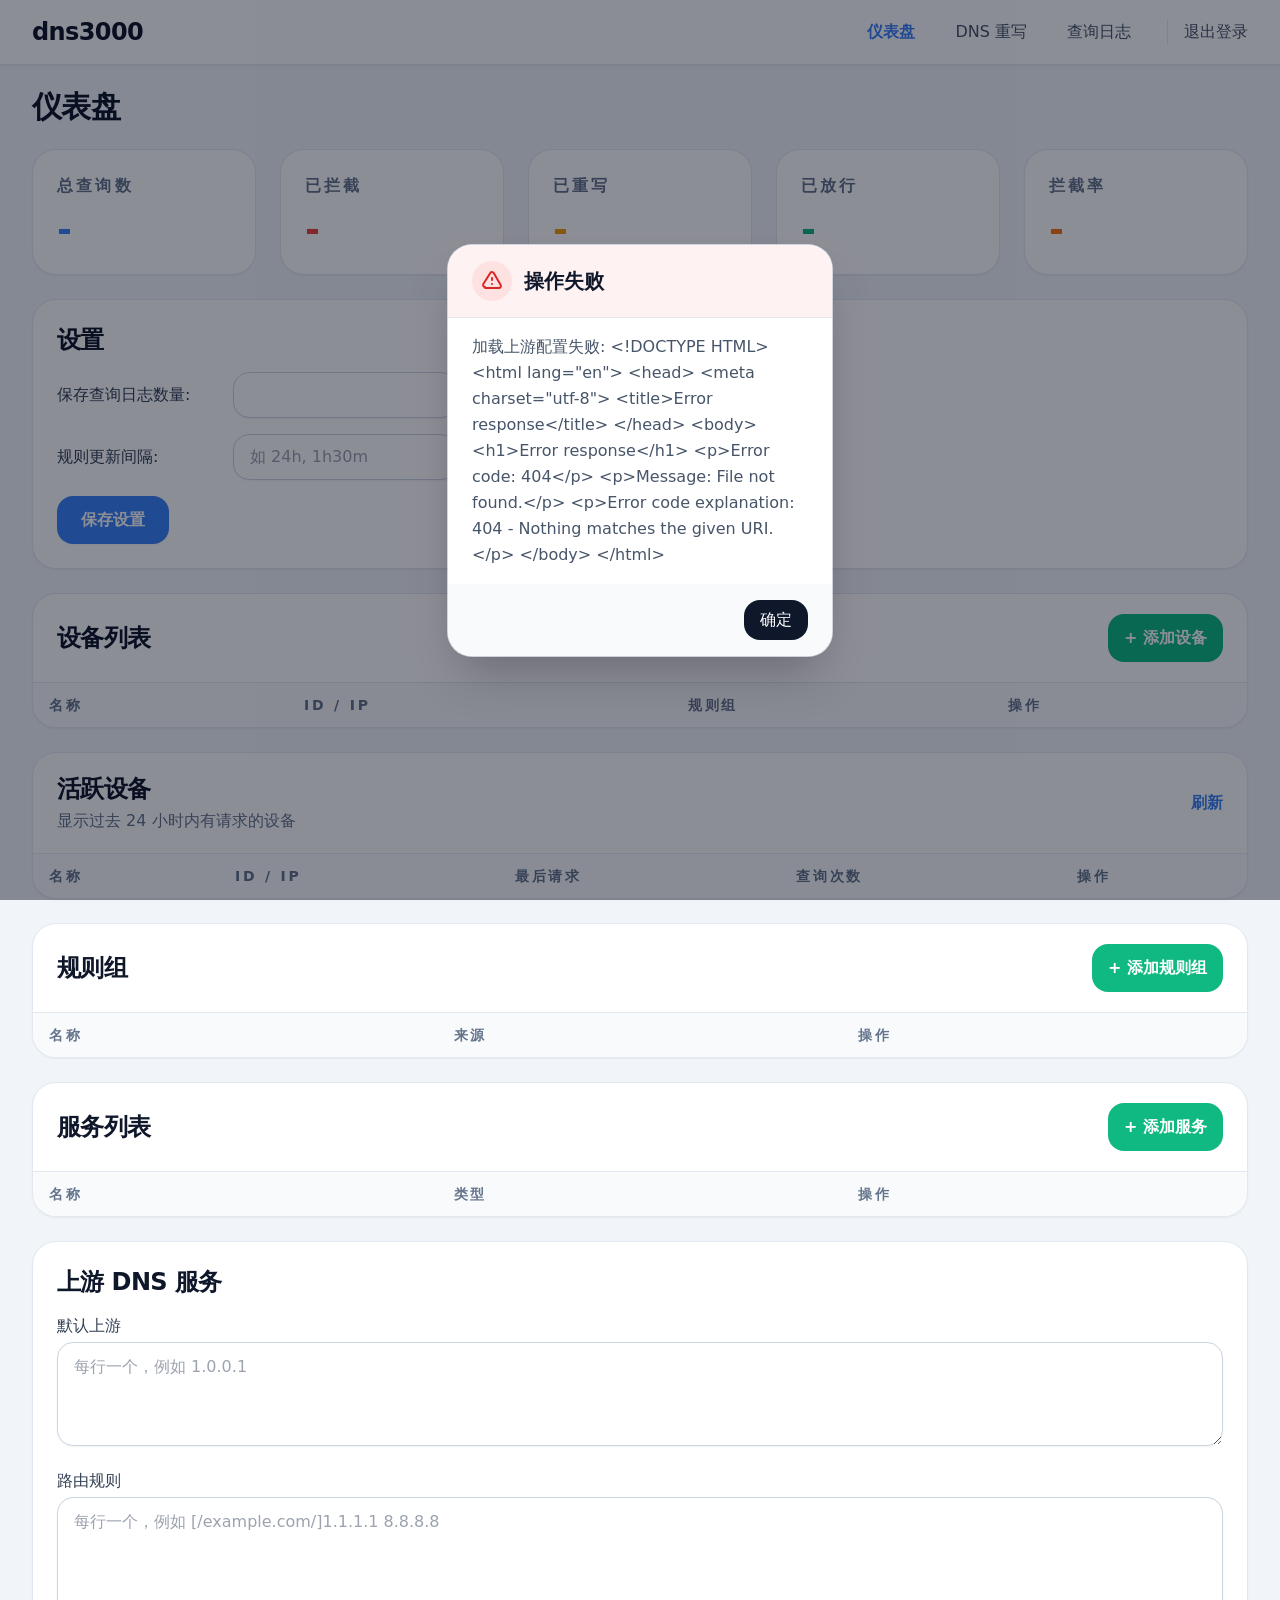
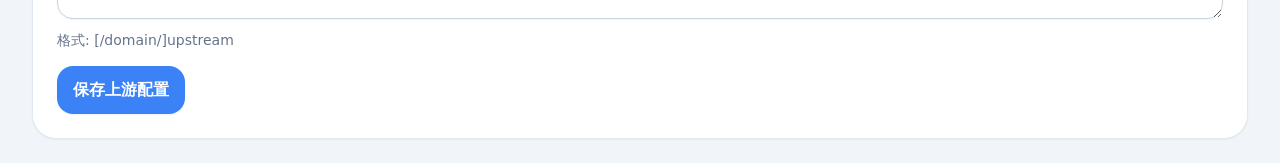
==== commit 3c6b323f: "fix dashboard nav color" ====
--- a/data/www/index.html
+++ b/data/www/index.html
@@ -1,4 +1,4 @@
-﻿<!DOCTYPE html>
+<!DOCTYPE html>
 <html lang="zh-CN">
 
 <head>
@@ -51,7 +51,7 @@
         <div id="app-nav-links" class="hidden border-t border-slate-200 bg-white md:hidden">
             <div class="space-y-1 px-4 py-3">
                 <a href="#" id="nav-dashboard-mobile" data-action="nav-tab" data-tab="dashboard"
-                    class="nav-link-mobile block rounded-2xl bg-blue-50 px-4 py-3 text-base font-medium text-primary">仪表盘</a>
+                    class="nav-link-mobile block rounded-2xl bg-blue-50 px-4 py-3 text-base font-medium text-primary transition-colors">仪表盘</a>
                 <a href="#" id="nav-rewrites-mobile" data-action="nav-tab" data-tab="rewrites"
                     class="nav-link-mobile block rounded-2xl px-4 py-3 text-base font-medium text-slate-700 transition-colors hover:bg-slate-50">DNS
                     重写</a>
